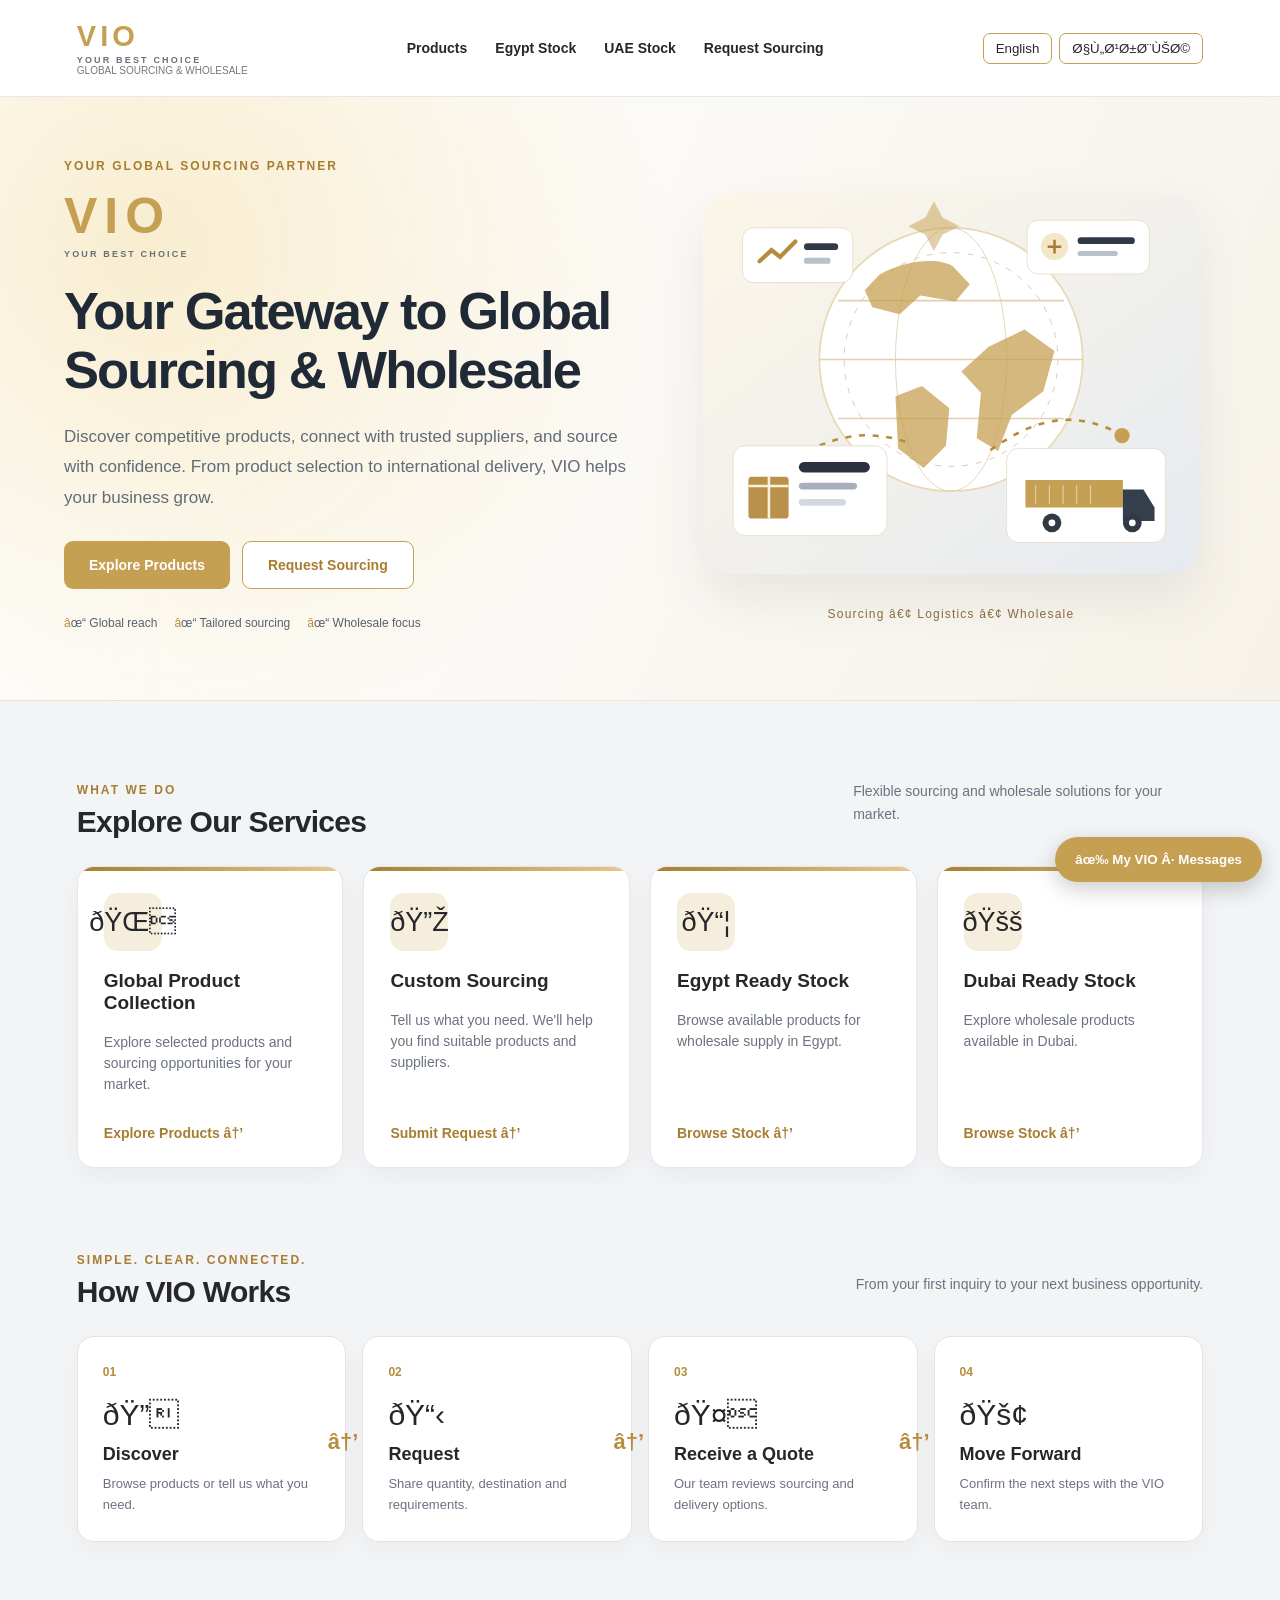
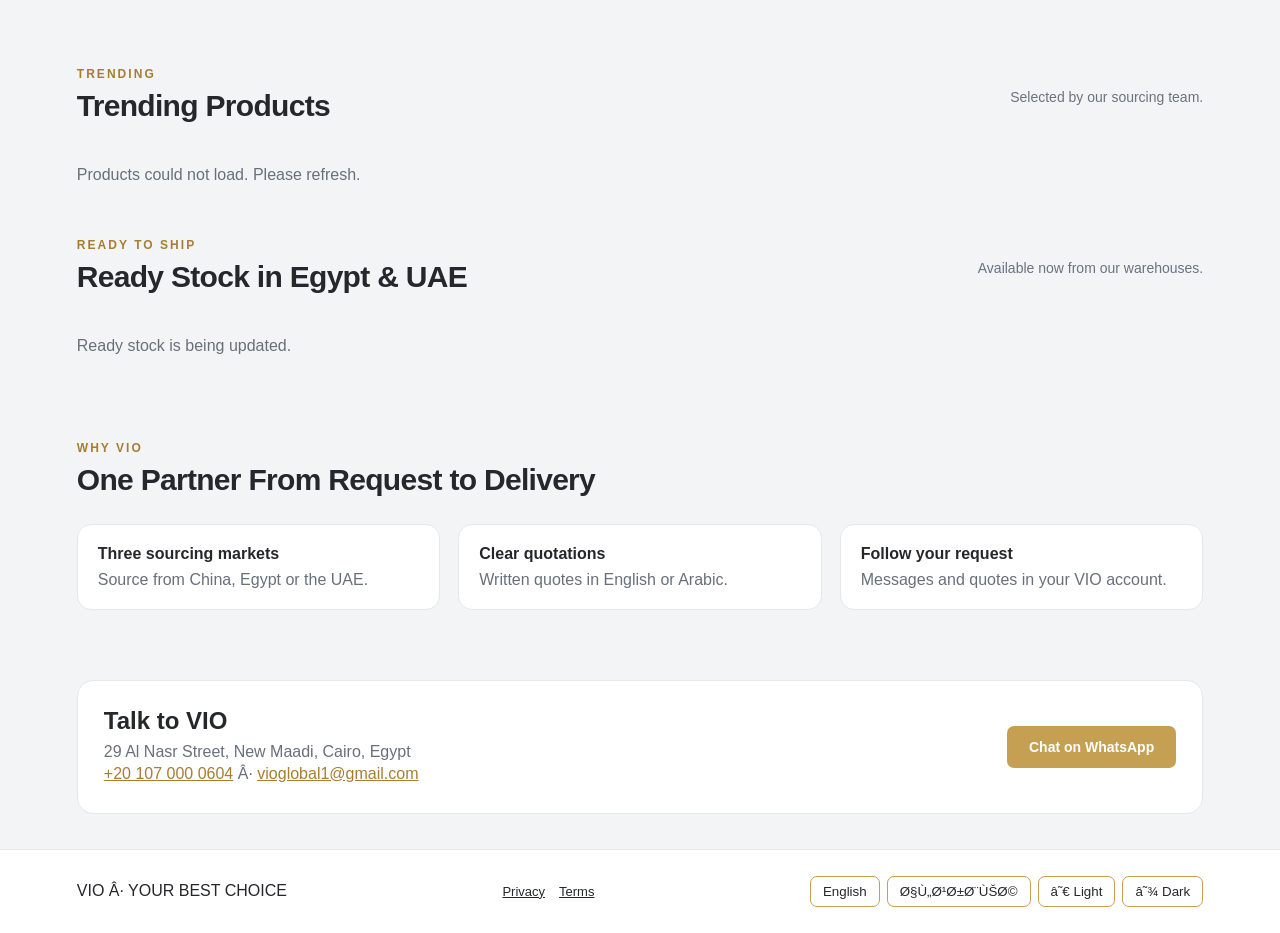
==== website/index.html @ 0487ba43 "Add the customer website and its Apps Script API Co-Authored-By: Claude Opus 5.5 <noreply@anthropic." ====
<!DOCTYPE html>
<html>
<head>
  <title>VIO | Global Sourcing &amp; Wholesale</title>
  <meta name="description" content="Source products from China, Egypt and the UAE, and buy ready stock in wholesale quantities from VIO.">
  <meta property="og:title" content="VIO | Global Sourcing &amp; Wholesale">
  <meta property="og:description" content="Request a quotation or browse ready stock in Egypt and the UAE.">
  <meta property="og:type" content="website">
  <meta property="og:url" content="https://viosourcing.com/">
  <link rel="icon" href="data:image/svg+xml,%3Csvg xmlns='http://www.w3.org/2000/svg' viewBox='0 0 100 100'%3E%3Crect width='100' height='100' rx='20' fill='%23c6a052'/%3E%3Ctext x='50' y='70' font-size='62' font-family='Arial' font-weight='700' text-anchor='middle' fill='%23fff'%3EV%3C/text%3E%3C/svg%3E">
  <script>
  /* Connector: sends the page's server calls to the Apps Script endpoint. */
  (function(){
    var API='https://script.google.com/macros/s/AKfycbxMOyqd-1WXkf22QSwcu3pftN6zJYwxZ0gRtnkfXzaSpDJ673XJogIAO7fw3fYYpKp-/exec';
    function call(){
      var ok=function(){},fail=function(){};
      var chain=new Proxy({},{get:function(_,name){
        if(name==='withSuccessHandler')return function(f){ok=f;return chain};
        if(name==='withFailureHandler')return function(f){fail=f;return chain};
        return function(){
          var args=Array.prototype.slice.call(arguments);
          fetch(API,{method:'POST',headers:{'Content-Type':'text/plain;charset=utf-8'},body:JSON.stringify({fn:name,args:args})})
            .then(function(r){return r.json()})
            .then(function(j){if(j.ok)ok(j.result);else fail(new Error(j.error||'Request failed'))})
            .catch(function(){fail(new Error('Connection problem. Please try again.'))});
        };
      }});
      return chain;
    }
    window.google={script:{get run(){return call()}}};
  })();
  </script>
  <meta name="viewport" content="width=device-width, initial-scale=1">
  <style>
    :root{--gold:#c6a052;--darkgold:#a77d32;--bg:#f3f4f6;--ink:#292929;--muted:#6b7280;--line:#e5e7eb}
    *{box-sizing:border-box}body{margin:0;font-family:Arial,sans-serif;background:var(--bg);color:var(--ink)}
    header{background:#fff;padding:20px 6%;display:flex;justify-content:space-between;align-items:center;border-bottom:1px solid var(--line)}
    .brand{cursor:pointer}.logo{font-size:32px;font-weight:bold;color:var(--gold);letter-spacing:3px}.subtitle{font-size:10px;color:#777}
    .language{color:#555;font-size:13px}.hero{padding:65px 6%;background:#fff;text-align:center}h1{font-size:38px;margin:10px 0}.gold{color:var(--darkgold)}.hero p{color:#777;line-height:1.7}
    .btn{background:var(--gold);color:white;border:0;padding:13px 22px;border-radius:7px;cursor:pointer;font-weight:bold;font-size:14px}.btn:hover{background:var(--darkgold)}.btn.secondary{background:white;color:var(--darkgold);border:1px solid var(--gold)}.btn:disabled{opacity:.6;cursor:not-allowed}
    .container{padding:35px 6%;max-width:1500px;margin:auto}.grid{display:grid;grid-template-columns:repeat(4,minmax(0,1fr));gap:18px}.card{background:#fff;padding:24px 20px;border-radius:12px;border:1px solid var(--line);transition:.2s}.service-card{cursor:pointer}.service-card:hover,.product-card:hover{border-color:var(--gold);transform:translateY(-3px)}.card h3{margin:8px 0}.card p{color:var(--muted);font-size:14px;line-height:1.5}.icon{font-size:30px}.small-link{color:var(--darkgold);font-weight:bold;font-size:14px}
    .page-head{display:flex;align-items:center;justify-content:space-between;gap:16px;flex-wrap:wrap;margin-bottom:22px}.page-head h2{margin:0 0 6px}.page-head p{margin:0;color:var(--muted)}.toolbar{display:flex;gap:12px;align-items:center;margin-bottom:22px;flex-wrap:wrap}.search{width:100%;max-width:540px;padding:14px;border:1px solid #d1d5db;border-radius:8px;font:inherit}.search:focus,input:focus,select:focus,textarea:focus{outline:2px solid #ead6a7;outline-offset:1px}
    .product-card{padding:0;overflow:hidden;display:flex;flex-direction:column}.product-media{height:205px;background:#f8f8f8;display:flex;align-items:center;justify-content:center;color:#aaa;font-size:44px}.product-media img{width:100%;height:100%;object-fit:contain}.product-content{padding:20px;display:flex;flex-direction:column;flex:1}.category{color:var(--darkgold);font-size:11px;font-weight:bold;text-transform:uppercase;letter-spacing:.6px}.product-content h3{font-size:17px}.product-content .btn{width:100%;margin-top:auto}.details{font-size:13px;color:var(--muted);margin:10px 0 18px}.details div{margin:5px 0}.empty{background:#fff;border:1px solid var(--line);padding:25px;border-radius:10px;color:var(--muted)}
    .overlay{position:fixed;inset:0;background:rgba(20,24,32,.62);display:none;align-items:center;justify-content:center;padding:18px;z-index:10}.overlay.open{display:flex}.modal{width:100%;max-width:560px;max-height:92vh;overflow:auto;background:white;border-radius:14px;padding:26px;box-shadow:0 18px 60px rgba(0,0,0,.2)}.modal-head{display:flex;justify-content:space-between;align-items:flex-start;gap:16px}.modal-head h2{margin:0 0 8px}.close{border:0;background:#f3f4f6;border-radius:7px;padding:8px 12px;cursor:pointer;font-size:20px}.field{margin-top:15px}.field label{display:block;font-size:13px;font-weight:bold;margin-bottom:7px}.field input,.field select,.field textarea{width:100%;padding:12px;border:1px solid #d1d5db;border-radius:7px;font:inherit}.field textarea{resize:vertical;min-height:85px}.field-row{display:grid;grid-template-columns:1fr 1fr;gap:12px}.hint{font-size:12px;color:var(--muted);line-height:1.5}.notice{margin-top:16px;padding:12px;background:#fff8e7;border:1px solid #e9d8ac;border-radius:7px;font-size:12px;color:#6f5b34}.modal .btn{width:100%;margin-top:20px}
    .upload-zone{border:2px dashed #d8bf8a;border-radius:10px;padding:18px;background:#fffcf6;text-align:center;margin-top:7px}.upload-zone input{width:100%;max-width:320px}.photo-previews{display:flex;flex-wrap:wrap;gap:9px;margin-top:12px}.photo-previews img{width:70px;height:70px;object-fit:cover;border:1px solid #ddd;border-radius:7px}.photo-previews .thumb{position:relative}.photo-previews .thumb button{position:absolute;right:-5px;top:-5px;border:0;border-radius:50%;background:#333;color:#fff;cursor:pointer}.feedback-ok{color:#176b45;font-weight:bold}.feedback-error{color:#b42318}
    @media(max-width:1000px){.grid{grid-template-columns:repeat(2,minmax(0,1fr))}}@media(max-width:540px){.grid{grid-template-columns:1fr}.field-row{grid-template-columns:1fr}.hero{padding:48px 6%}h1{font-size:28px}header{padding:16px 6%}.modal{padding:18px}}
    .step-heading{display:flex;align-items:center;gap:10px;font-weight:bold;font-size:16px;margin:25px 0 10px;padding-top:14px;border-top:1px solid var(--line)}
    .step-heading span{display:inline-flex;align-items:center;justify-content:center;width:28px;height:28px;border-radius:50%;background:var(--gold);color:white}
    .remember{display:flex;align-items:center;gap:9px;font-size:13px;margin-top:18px;color:var(--ink)}
    .remember input{accent-color:var(--gold)}.optional{margin-top:18px;border:1px solid var(--line);padding:13px;border-radius:8px}
    .optional summary{cursor:pointer;font-size:13px;font-weight:bold;color:var(--darkgold)}
    .success-panel{text-align:center;padding:20px 0}.success-icon{font-size:32px;background:#e9f7ed;color:#15803d;border-radius:50%;width:65px;height:65px;line-height:65px;margin:0 auto 16px}
    .success-panel p{color:var(--muted);line-height:1.6}.success-reference{background:#faf7f0;padding:18px;border-radius:9px;margin:20px 0;display:flex;flex-direction:column;gap:8px}
    .success-reference small{color:var(--muted)}.success-reference strong{color:var(--darkgold);font-size:20px;overflow-wrap:anywhere}.success-actions{display:grid;grid-template-columns:1fr 1fr;gap:10px}.success-actions .btn{margin-top:0}
:root{--vio-bg:#f3f4f6;--vio-card:#fff;--vio-ink:#25272a;--vio-line:#e5e7eb;--vio-muted:#68707b}
body{background:var(--vio-bg)!important;color:var(--vio-ink)!important}body.vio-dark{--vio-bg:#15171b;--vio-card:#202329;--vio-ink:#f0f1f4;--vio-line:#3b404a;--vio-muted:#b5bbc6;--bg:#15171b;--ink:#f0f1f4;--muted:#b5bbc6;--line:#3b404a}
body.vio-dark header,body.vio-dark .panel,body.vio-dark .card,body.vio-dark .tile,body.vio-dark .modal,body.vio-dark .empty,body.vio-dark .hero,body.vio-dark .group{background:var(--vio-card)!important;color:var(--vio-ink)!important;border-color:var(--vio-line)!important}
body.vio-dark input,body.vio-dark select,body.vio-dark textarea{background:#292d34;color:#f0f1f4;border-color:#505661}body.vio-dark .btn.secondary,body.vio-dark button.secondary{background:#30343c;color:#f2d9a4}body.vio-dark p,body.vio-dark .hint,body.vio-dark .muted,body.vio-dark small{color:var(--vio-muted)}body.vio-dark th{background:#30343c;color:#f0f1f4}body.vio-dark td{border-color:#42454b}
.vio-brand-image{display:block;object-fit:contain;width:175px;height:66px;max-width:100%}.vio-brand-hero{width:min(520px,92vw);height:auto;max-height:250px;object-fit:contain;margin:0 auto 20px}.vio-footer{padding:26px 6%;border-top:1px solid var(--vio-line);background:var(--vio-card);color:var(--vio-ink);display:flex;justify-content:space-between;align-items:center;flex-wrap:wrap;gap:12px}.vio-switch{display:inline-flex;gap:7px;align-items:center;flex-wrap:wrap}.vio-switch button{padding:7px 12px;border:1px solid #c6a052;border-radius:7px;background:transparent;color:inherit;cursor:pointer}html[dir=rtl] body{text-align:right}html[dir=rtl] th,html[dir=rtl] td{text-align:right}html[dir=rtl] .field label{text-align:right}
.vio-wordmark{font-weight:800;letter-spacing:.14em;font-size:29px;color:#c6a052;display:flex;flex-direction:column;gap:2px}.vio-wordmark small{font-size:9px;letter-spacing:.24em;color:var(--vio-muted,#777)}.vio-wordmark-hero{font-size:clamp(50px,9vw,100px);align-items:center;margin:18px auto 25px}.vio-wordmark-hero small{font-size:12px}
/* VIO hybrid customer design */
.hero{position:relative;overflow:hidden;background:radial-gradient(circle at 18% 30%,rgba(198,160,82,.18),transparent 36%),linear-gradient(130deg,#fff 0%,#fbf7ee 100%)!important;border-bottom:1px solid rgba(198,160,82,.22)}
.hero::after{content:'✦';position:absolute;right:8%;top:9%;font-size:105px;color:rgba(198,160,82,.11);pointer-events:none}
.hero h1{letter-spacing:-1.1px}.hero p{max-width:690px;margin:15px auto 23px}
.service-card{position:relative;overflow:hidden;box-shadow:0 8px 26px rgba(30,34,43,.045);border-radius:17px!important}
.service-card::before{content:'';position:absolute;left:0;right:0;top:0;height:4px;background:linear-gradient(90deg,#a77d32,#e5c98c)}
.service-card .icon{display:inline-flex;align-items:center;justify-content:center;width:58px;height:58px;border-radius:14px;background:rgba(198,160,82,.12)}
.service-card:hover{box-shadow:0 16px 36px rgba(30,34,43,.12);transform:translateY(-5px)}
.product-card{box-shadow:0 7px 22px rgba(30,34,43,.055);border-radius:16px!important}
.product-card:hover{box-shadow:0 13px 30px rgba(30,34,43,.13)}
body.vio-dark .hero{background:radial-gradient(circle at 20% 20%,rgba(198,160,82,.12),transparent 40%),#202329!important}
body.vio-dark .service-card::before{opacity:.9}
@media(prefers-reduced-motion:reduce){.service-card,.product-card{transition:none!important}}
/* VIO premium global sourcing homepage */
.vio-hero-new{padding:62px 5% 70px!important;text-align:left!important;background:radial-gradient(circle at 12% 25%,#f8edcf,transparent 42%),linear-gradient(115deg,#fff 5%,#f6f2e9 100%)!important}
.vio-hero-new::after{display:none}.vio-hero-inner{max-width:1440px;margin:auto;display:grid;grid-template-columns:1.05fr .95fr;gap:36px;align-items:center}.vio-hero-copy{max-width:700px}.vio-eyebrow{font-size:12px;letter-spacing:.17em;color:#a77d32;font-weight:800;margin-bottom:18px}.vio-hero-brand{font-size:50px;line-height:1;display:inline-flex;margin:0 0 23px}.vio-hero-brand small{font-size:9px;margin-top:7px}.vio-hero-new h1{font-size:clamp(36px,4.1vw,62px);line-height:1.12;letter-spacing:-1.9px;margin:0;color:#202936}.vio-hero-new p{max-width:630px;margin:22px 0 28px;font-size:17px;line-height:1.8;color:#626b77}.vio-hero-actions{display:flex;gap:12px;flex-wrap:wrap}.vio-hero-actions .btn{padding:15px 25px;border-radius:9px}.vio-hero-trust{display:flex;gap:17px;flex-wrap:wrap;margin-top:27px;font-size:12px;color:#58616c}.vio-hero-trust>span{white-space:nowrap}.vio-hero-trust>span:first-letter{color:#b88c3d}.vio-hero-art{position:relative;max-width:660px;margin:auto;width:100%}.vio-hero-art svg{width:100%;height:auto;display:block;filter:drop-shadow(0 25px 25px rgba(35,41,50,.08))}.vio-art-caption{text-align:center;font-size:12px;letter-spacing:.1em;color:#8a6e40;margin-top:-5px}
.vio-services{padding-top:65px;padding-bottom:65px}.vio-section-heading{display:flex;justify-content:space-between;align-items:end;gap:25px;margin-bottom:27px}.vio-section-heading .vio-eyebrow{margin-bottom:8px}.vio-section-heading h2{font-size:30px;letter-spacing:-.7px;margin:0}.vio-section-heading p{font-size:14px;color:var(--muted);max-width:350px;line-height:1.6}.vio-services .grid{gap:20px}.vio-services .service-card{min-height:240px;padding:26px!important;display:flex;flex-direction:column}.vio-services .service-card h3{font-size:19px;margin:19px 0 4px}.vio-services .service-card p{flex:1}.vio-services .service-card .small-link{margin-top:16px}.vio-services .service-card .icon{font-size:27px;background:#f6eedc}
.vio-journey{padding-top:20px;padding-bottom:90px}.vio-steps{display:grid;grid-template-columns:repeat(4,minmax(0,1fr));gap:16px}.vio-step{position:relative;padding:25px;background:#fff;border:1px solid #e7e4de;border-radius:17px;box-shadow:0 8px 25px rgba(35,41,50,.04)}.vio-step>span{font-weight:800;font-size:12px;color:#b88c3d}.vio-step-icon{font-size:30px;margin:18px 0 12px}.vio-step h3{margin:0 0 9px;font-size:18px}.vio-step p{font-size:13px;color:#6b7280;line-height:1.6;margin:0}.vio-step:not(:last-child)::after{content:'→';position:absolute;right:-13px;top:45%;color:#b88c3d;font-weight:bold;z-index:1;font-size:22px}
body.vio-dark .vio-hero-new{background:radial-gradient(circle at 10% 20%,rgba(198,160,82,.12),transparent 43%),#202329!important}body.vio-dark .vio-hero-new h1{color:#f3f4f6}body.vio-dark .vio-step{background:#202329;border-color:#3b404a}body.vio-dark .vio-step p{color:#b5bbc6}body.vio-dark .vio-hero-new p{color:#b5bbc6}
html[dir=rtl] .vio-hero-new{text-align:right!important}html[dir=rtl] .vio-hero-inner{direction:rtl}html[dir=rtl] .vio-step:not(:last-child)::after{content:'←';right:auto;left:-13px}
@media(max-width:1000px){.vio-hero-inner{grid-template-columns:1fr}.vio-hero-art{max-width:560px}.vio-steps{grid-template-columns:repeat(2,1fr)}.vio-step::after{display:none}}@media(max-width:650px){.vio-hero-new{padding:43px 6%!important}.vio-hero-new h1{font-size:35px}.vio-hero-new p{font-size:15px}.vio-hero-art{max-width:420px}.vio-section-heading{display:block}.vio-steps{grid-template-columns:1fr}.vio-hero-trust{gap:10px}.vio-services{padding-top:45px}}
</style>
</head>
<body>
<header>
  <div class="brand" onclick="backToHome()" role="button" tabindex="0" aria-label="VIO home">
    <div class="vio-wordmark" aria-label="VIO YOUR BEST CHOICE">VIO <small>YOUR BEST CHOICE</small></div><div class="subtitle">GLOBAL SOURCING &amp; WHOLESALE</div>
  </div>
  <nav class="vio-nav" aria-label="Main">
    <button type="button" onclick="vioOpenMarket('China')" data-vio-en="Products" data-vio-ar="المنتجات">Products</button>
    <button type="button" onclick="vioOpenMarket('Egypt')" data-vio-en="Egypt Stock" data-vio-ar="مخزون مصر">Egypt Stock</button>
    <button type="button" onclick="vioOpenMarket('Dubai')" data-vio-en="UAE Stock" data-vio-ar="مخزون الإمارات">UAE Stock</button>
    <button type="button" onclick="openCustomRequest()" data-vio-en="Request Sourcing" data-vio-ar="طلب توريد">Request Sourcing</button>
  </nav>
  <div class="vio-switch"><button onclick="vioLanguage('en')">English</button><button onclick="vioLanguage('ar')">العربية</button></div>
</header>
<section class="hero vio-hero-new" id="hero">
  <div class="vio-hero-inner">
    <div class="vio-hero-copy">
      <div class="vio-eyebrow" data-vio-en="YOUR GLOBAL SOURCING PARTNER" data-vio-ar="شريكك في التوريد العالمي">YOUR GLOBAL SOURCING PARTNER</div>
      <div class="vio-wordmark vio-hero-brand" aria-label="VIO YOUR BEST CHOICE">VIO <small>YOUR BEST CHOICE</small></div>
      <h1 data-vio-en="Your Gateway to Global Sourcing &amp; Wholesale" data-vio-ar="بوابتك للتوريد العالمي وتجارة الجملة">Your Gateway to Global Sourcing &amp; Wholesale</h1>
      <p data-vio-en="Discover competitive products, connect with trusted suppliers, and source with confidence. From product selection to international delivery, VIO helps your business grow." data-vio-ar="اكتشف منتجات تنافسية وتواصل مع موردين موثوقين وتوسع بثقة. من اختيار المنتجات إلى التوصيل الدولي، تساعدك VIO على تنمية أعمالك.">Discover competitive products, connect with trusted suppliers, and source with confidence. From product selection to international delivery, VIO helps your business grow.</p>
      <div class="vio-hero-actions"><button class="btn" onclick="openChinaProducts()" data-vio-en="Explore Products" data-vio-ar="استكشف المنتجات">Explore Products</button><button class="btn secondary" onclick="openCustomRequest()" data-vio-en="Request Sourcing" data-vio-ar="اطلب التوريد">Request Sourcing</button></div>
      <div class="vio-hero-trust"><span>✓ <span data-vio-en="Global reach" data-vio-ar="وصول عالمي">Global reach</span></span><span>✓ <span data-vio-en="Tailored sourcing" data-vio-ar="توريد حسب الطلب">Tailored sourcing</span></span><span>✓ <span data-vio-en="Wholesale focus" data-vio-ar="متخصصون في الجملة">Wholesale focus</span></span></div>
    </div>
    <div class="vio-hero-art" aria-hidden="true">
      <svg viewBox="0 0 620 520" role="img" xmlns="http\://www.w3.org/2000/svg"><defs><linearGradient id="vioSky" x1="0" x2="1" y1="0" y2="1"><stop stop-color="#fcf6e8"/><stop offset="1" stop-color="#e6eaf0"/></linearGradient><linearGradient id="vioGold" x1="0" x2="1"><stop stop-color="#a77d32"/><stop offset="1" stop-color="#e3c47e"/></linearGradient></defs>
      <rect x="20" y="30" width="580" height="445" rx="36" fill="url(#vioSky)"/><circle cx="310" cy="224" r="154" fill="#fff" stroke="#e8d8b3" stroke-width="2"/><circle cx="310" cy="224" r="125" fill="none" stroke="#d8c5a1" stroke-dasharray="7 9"/><ellipse cx="310" cy="224" rx="65" ry="154" fill="none" stroke="#e0d0ae"/><path d="M156 224h308M178 155h264M178 293h264" stroke="#e0d0ae" stroke-width="2"/><path d="M226 125c35-20 73-19 86-10l20 21-17 20-41-7-24 22-32-8-9-20zM354 209l42-20 35 25-13 47-37 28-16 42-25-15 5-53-23-25zM245 267l31-12 32 26-4 44-26 26-30-23z" fill="#c6a052" opacity=".75"/>
      <path d="M114 348C176 307 218 306 265 323M356 330c62-44 104-44 156-17" fill="none" stroke="#b88c3d" stroke-width="3" stroke-dasharray="7 9"/><circle cx="115" cy="348" r="9" fill="#c6a052"/><circle cx="510" cy="313" r="9" fill="#c6a052"/>
      <g transform="translate(55 325)"><rect width="180" height="105" rx="14" fill="#fff" stroke="#e6dcc7"/><rect x="18" y="36" width="47" height="49" rx="4" fill="#b9914a"/><path d="M18 47h47M42 36v49" stroke="#f9f1de" stroke-width="3"/><rect x="77" y="19" width="83" height="12" rx="6" fill="#29323e"/><rect x="77" y="43" width="68" height="8" rx="4" fill="#a7b0ba"/><rect x="77" y="62" width="55" height="8" rx="4" fill="#d2d8df"/></g>
      <g transform="translate(375 328)"><rect width="186" height="110" rx="14" fill="#fff" stroke="#e6dcc7"/><path d="M22 69h114v-32H22z" fill="#c6a052"/><path d="M136 48h24l13 21v16h-37z" fill="#33404c"/><path d="M34 43v22m16-22v22m16-22v22m16-22v22m16-22v22" stroke="#fff" opacity=".65"/><circle cx="53" cy="87" r="11" fill="#303945"/><circle cx="147" cy="87" r="11" fill="#303945"/><circle cx="53" cy="87" r="4" fill="#fff"/><circle cx="147" cy="87" r="4" fill="#fff"/></g>
      <g transform="translate(399 61)"><rect width="143" height="63" rx="13" fill="#fff" stroke="#e6dcc7"/><circle cx="32" cy="31" r="16" fill="#f3e7c9"/><path d="M24 31h16m-8-8v16" stroke="#a77d32" stroke-width="3"/><rect x="59" y="20" width="67" height="8" rx="4" fill="#303945"/><rect x="59" y="36" width="47" height="6" rx="3" fill="#b8c0c9"/></g>
      <g transform="translate(66 70)"><rect width="129" height="64" rx="13" fill="#fff" stroke="#e6dcc7"/><path d="M20 39l14-13 10 8 18-18" stroke="#b88c3d" stroke-width="5" fill="none" stroke-linecap="round"/><rect x="72" y="18" width="40" height="8" rx="4" fill="#303945"/><rect x="72" y="35" width="31" height="7" rx="3" fill="#b8c0c9"/></g>
      <path d="M280 58l10-19 10 19 20 10-20 10-10 19-10-19-20-10z" fill="#c6a052" opacity=".5"/>
      </svg>
      <div class="vio-art-caption" data-vio-en="Sourcing • Logistics • Wholesale" data-vio-ar="توريد • شحن • تجارة الجملة">Sourcing • Logistics • Wholesale</div>
    </div>
  </div>
</section>
<section class="container vio-services" id="sections">
  <div class="vio-section-heading"><div><div class="vio-eyebrow" data-vio-en="WHAT WE DO" data-vio-ar="خدماتنا">WHAT WE DO</div><h2 data-vio-en="Explore Our Services" data-vio-ar="استكشف خدماتنا">Explore Our Services</h2></div><p data-vio-en="Flexible sourcing and wholesale solutions for your market." data-vio-ar="حلول مرنة للتوريد وتجارة الجملة تناسب سوقك.">Flexible sourcing and wholesale solutions for your market.</p></div>
  <div class="grid">
    <div class="card service-card" onclick="openChinaProducts()"><div class="icon">🌐</div><h3 data-vio-en="Global Product Collection" data-vio-ar="مجموعة المنتجات العالمية">Global Product Collection</h3><p data-vio-en="Explore selected products and sourcing opportunities for your market." data-vio-ar="استكشف منتجات مختارة وفرص توريد تناسب سوقك.">Explore selected products and sourcing opportunities for your market.</p><span class="small-link" data-vio-en="Explore Products →" data-vio-ar="استكشف المنتجات ←">Explore Products →</span></div>
    <div class="card service-card" onclick="openCustomRequest()"><div class="icon">🔎</div><h3 data-vio-en="Custom Sourcing" data-vio-ar="التوريد حسب الطلب">Custom Sourcing</h3><p data-vio-en="Tell us what you need. We'll help you find suitable products and suppliers." data-vio-ar="أخبرنا بما تحتاجه وسنساعدك في العثور على المنتجات والموردين المناسبين.">Tell us what you need. We'll help you find suitable products and suppliers.</p><span class="small-link" data-vio-en="Submit Request →" data-vio-ar="أرسل طلبك ←">Submit Request →</span></div>
    <div class="card service-card" onclick="vioOpenMarket('Egypt')"><div class="icon">📦</div><h3 data-vio-en="Egypt Ready Stock" data-vio-ar="المخزون الجاهز في مصر">Egypt Ready Stock</h3><p data-vio-en="Browse available products for wholesale supply in Egypt." data-vio-ar="تصفح المنتجات المتاحة للتوريد بالجملة في مصر.">Browse available products for wholesale supply in Egypt.</p><span class="small-link" data-vio-en="Browse Stock →" data-vio-ar="تصفح المخزون ←">Browse Stock →</span></div>
    <div class="card service-card" onclick="vioOpenMarket('Dubai')"><div class="icon">🚚</div><h3 data-vio-en="Dubai Ready Stock" data-vio-ar="المخزون الجاهز في دبي">Dubai Ready Stock</h3><p data-vio-en="Explore wholesale products available in Dubai." data-vio-ar="استكشف منتجات الجملة المتاحة في دبي.">Explore wholesale products available in Dubai.</p><span class="small-link" data-vio-en="Browse Stock →" data-vio-ar="تصفح المخزون ←">Browse Stock →</span></div>
  </div>
</section>
<section class="vio-journey container" aria-label="How VIO works">
  <div class="vio-section-heading"><div><div class="vio-eyebrow" data-vio-en="SIMPLE. CLEAR. CONNECTED." data-vio-ar="ببساطة ووضوح">SIMPLE. CLEAR. CONNECTED.</div><h2 data-vio-en="How VIO Works" data-vio-ar="كيف تعمل VIO">How VIO Works</h2></div><p data-vio-en="From your first inquiry to your next business opportunity." data-vio-ar="من أول استفسار حتى فرصتك التجارية القادمة.">From your first inquiry to your next business opportunity.</p></div>
  <div class="vio-steps"><div class="vio-step"><span>01</span><div class="vio-step-icon">🔍</div><h3 data-vio-en="Discover" data-vio-ar="اكتشف">Discover</h3><p data-vio-en="Browse products or tell us what you need." data-vio-ar="تصفح المنتجات أو أخبرنا بما تحتاجه.">Browse products or tell us what you need.</p></div><div class="vio-step"><span>02</span><div class="vio-step-icon">📋</div><h3 data-vio-en="Request" data-vio-ar="اطلب">Request</h3><p data-vio-en="Share quantity, destination and requirements." data-vio-ar="حدد الكمية والوجهة ومتطلباتك.">Share quantity, destination and requirements.</p></div><div class="vio-step"><span>03</span><div class="vio-step-icon">🤝</div><h3 data-vio-en="Receive a Quote" data-vio-ar="استلم عرض السعر">Receive a Quote</h3><p data-vio-en="Our team reviews sourcing and delivery options." data-vio-ar="يراجع فريقنا خيارات التوريد والتوصيل.">Our team reviews sourcing and delivery options.</p></div><div class="vio-step"><span>04</span><div class="vio-step-icon">🚢</div><h3 data-vio-en="Move Forward" data-vio-ar="ابدأ التنفيذ">Move Forward</h3><p data-vio-en="Confirm the next steps with the VIO team." data-vio-ar="اتفق على الخطوات التالية مع فريق VIO.">Confirm the next steps with the VIO team.</p></div></div>
</section>
<section class="container" id="chinaPage" style="display:none">
  <div class="page-head"><div><h2 data-vio-en="Global Product Collection" data-vio-ar="مجموعة المنتجات العالمية">Global Product Collection</h2><p data-vio-en="Explore selected products and sourcing opportunities for your market." data-vio-ar="استكشف منتجات مختارة وفرص توريد تناسب سوقك.">Explore selected products and sourcing opportunities for your market.</p></div><button class="btn secondary" onclick="backToHome()">← Back to Home</button></div>
  <div class="toolbar"><input class="search" id="productSearch" type="search" placeholder="Search by product, category or description..." oninput="filterChinaProducts()" aria-label="Search products"><span id="productCount" class="hint"></span></div>
  <div id="catalogMessage" class="empty">Loading products...</div>
  <div id="chinaProductsGrid" class="grid"></div>
</section>
<div class="overlay" id="vioGallery" onclick="if(event.target===this)vioCloseGallery()"><div class="modal" style="max-width:850px" role="dialog" aria-modal="true" aria-label="Product gallery"><div class="modal-head"><h2 id="vioGalleryTitle">Product gallery</h2><button class="close" onclick="vioCloseGallery()" aria-label="Close gallery">×</button></div><div style="text-align:center;background:#f8f8f8;border-radius:9px;padding:12px;margin-top:12px"><img id="vioGalleryPhoto" alt="Product photo" style="max-width:100%;height:360px;object-fit:contain"><div id="vioGalleryEmpty" style="display:none;padding:80px">No photos available</div></div><div style="display:flex;align-items:center;justify-content:space-between;margin:12px 0"><button class="btn secondary" onclick="vioGalleryMove(-1)">← Previous</button><span id="vioGalleryCount"></span><button class="btn secondary" onclick="vioGalleryMove(1)">Next →</button></div><div id="vioGalleryLinks" style="display:flex;gap:12px;flex-wrap:wrap;margin:12px 0"></div><button class="btn" style="width:100%" onclick="vioQuoteFromGallery()">Request Quotation</button></div></div>
<div class="overlay" id="quoteOverlay" onclick="if(event.target===this)closeQuote()">
  <div class="modal" role="dialog" aria-modal="true" aria-labelledby="quoteTitle">
    <div class="modal-head"><div><h2 id="quoteTitle">Request a Quotation</h2><p class="hint">Tell us what you need. We will handle the sourcing.</p></div><button class="close" onclick="closeQuote()" aria-label="Close">×</button></div>
          <form id="quoteForm" onsubmit="submitQuotation(event)">
        <div class="step-heading"><span>1</span> What do you need?</div>
        <div class="field"><label for="qProduct">Product name</label><input id="qProduct" maxlength="200" placeholder="e.g. Wireless Bluetooth Earbuds"><div class="hint" id="productNameHint">Enter the product name or upload photos.</div></div>
        <div class="field"><label for="qPhotos">Product photos (up to 5)</label><div class="upload-zone"><div style="font-size:26px">📷</div><div class="hint">JPG, PNG or WEBP — max 5 MB each</div><input id="qPhotos" type="file" accept="image/jpeg,image/png,image/webp" multiple onchange="previewRFQPhotos()"><div id="photoPreviews" class="photo-previews"></div></div></div>
        <div class="field"><label for="qQty">Required quantity *</label><input id="qQty" type="number" min="1" step="1" required placeholder="e.g. 1000"></div>
        <div class="step-heading"><span>2</span> Where do you need it?</div>
        <input id="qWebsite" name="website" tabindex="-1" autocomplete="off" aria-hidden="true" style="position:absolute;left:-9999px;opacity:0;height:0;width:0"><div class="field" id="originWrap"><label for="qOrigin">Source from *</label><select id="qOrigin"><option value="">Select source</option><option value="China">China</option><option value="Egypt">Egypt</option><option value="UAE">UAE</option><option value="Best Option">Best option for me</option></select></div><div class="field-row"><div class="field"><label for="qCountry">Destination *</label><select id="qCountry" required><option value="">Select country</option><option>Egypt</option><option>UAE</option></select></div><div class="field"><label for="qShipping">Shipping mode *</label><select id="qShipping" required><option value="">Select mode</option><option value="Sea Freight">Sea Freight</option><option value="Air Freight">Air Freight</option></select></div></div>
        <div class="step-heading"><span>3</span> How can we contact you?</div>
        <div class="field"><label for="qName">Your name *</label><input id="qName" required maxlength="120" autocomplete="name"></div>
        <div class="field"><label for="qContact">Preferred contact method *</label><select id="qContact" required onchange="updateContactFields()"><option value="">Select contact method</option><option value="WhatsApp">WhatsApp</option><option value="Phone Call">Phone Call</option><option value="Email">Email</option></select></div>
        <div class="field" id="phoneWrap" style="display:none"><label for="qPhone" id="phoneLabel">WhatsApp number *</label><input id="qPhone" type="tel" maxlength="35" placeholder="Include country code, e.g. +20..."></div>
        <div class="field" id="emailWrap"><label for="qEmail">Email address *</label><input id="qEmail" type="email" maxlength="160" placeholder="name@company.com"></div>
        <label class="remember"><input type="checkbox" id="qRemember" checked> Remember my contact details on this device</label>
        <details class="optional"><summary>Additional details (optional)</summary><div class="field"><label for="qCompany">Company name</label><input id="qCompany" maxlength="120"></div><div class="field"><label for="qNotes">Additional product requirements</label><textarea id="qNotes" maxlength="2000" placeholder="Packaging, specifications, special requests..."></textarea></div></details>
        <div id="quoteFeedback" class="hint" role="status" aria-live="polite" style="margin-top:12px"></div><button class="btn" id="quoteSubmit" type="submit">Submit Quotation Request</button>
      </form>
      <div id="quoteSuccess" class="success-panel" style="display:none"><div class="success-icon">✓</div><h2>Request Submitted Successfully!</h2><p>Thank you. Our VIO team will review your request and contact you.</p><div class="success-reference"><small>YOUR REQUEST REFERENCE</small><strong id="successReference"></strong></div><div class="success-actions"><button class="btn" type="button" onclick="openQuote(null)">+ Add New Request</button><button class="btn secondary" type="button" onclick="closeQuote()">Close</button></div></div>
  </div>
</div>
<script>
  let chinaProducts=[];
  let selectedProduct=null;
  let selectedPhotos=[];
    const customerFields=['qName','qPhone','qEmail','qCompany','qContact'];
  function rememberCustomer(){
    try{
      if(!document.getElementById('qRemember').checked){localStorage.removeItem('vioCustomer');return;}
      localStorage.setItem('vioCustomer',JSON.stringify(Object.fromEntries(customerFields.map(id=>[id,document.getElementById(id).value]))));
    }catch(e){}
  }
  function restoreCustomer(){
    try{
      const saved=JSON.parse(localStorage.getItem('vioCustomer')||'{}');
      customerFields.forEach(id=>{if(saved[id])document.getElementById(id).value=saved[id];});
    }catch(e){}
    updateContactFields();
  }
  function updateContactFields(){
    const method=document.getElementById('qContact').value;
    const isEmail=method==='Email';
    document.getElementById('phoneWrap').style.display=method&&!isEmail?'block':'none';
    document.getElementById('emailWrap').style.display='block';
    document.getElementById('qPhone').required=!!method&&!isEmail;
    document.getElementById('qEmail').required=true;
    document.getElementById('phoneLabel').textContent=method==='Phone Call'?'Phone number *':'WhatsApp number *';
  }
function goToSections(){document.getElementById('sections').scrollIntoView({behavior:'smooth'});}
  function vioHomeVisible(show){['hero','sections','vioFeatured','vioTrust','vioContact'].forEach(id=>{const el=document.getElementById(id);if(el)el.style.display=show?'block':'none'});const how=[...document.querySelectorAll('.vio-section-heading h2')].find(h=>h.getAttribute('data-vio-en')==='How VIO Works');const box=how&&how.closest('section');if(box)box.style.display=show?'block':'none';}
function backToHome(){vioCloseGallery();document.getElementById('chinaPage').style.display='none';vioHomeVisible(true);window.scrollTo(0,0);}
  function showComingSoon(name){alert(name+' will be available in a future step.');}
  function openChinaProducts(){return vioOpenMarket('China');}
  function vioOldOpenChinaProducts(){
    document.getElementById('hero').style.display='none';
    document.getElementById('sections').style.display='none';
    document.getElementById('chinaPage').style.display='block';
    document.getElementById('catalogMessage').style.display='block';
    document.getElementById('catalogMessage').textContent='Loading products...';
    document.getElementById('chinaProductsGrid').replaceChildren();
    document.getElementById('productSearch').value='';
    window.scrollTo(0,0);
    if(typeof google==='undefined'||!google.script||!google.script.run){
      showCatalogMessage('Open this page through your Google Apps Script web app to load products.');return;
    }
    google.script.run.withSuccessHandler(function(products){
      chinaProducts=Array.isArray(products)?products:[];
      renderChinaProducts(chinaProducts);
    }).withFailureHandler(function(err){showCatalogMessage('Unable to load products: '+(err&&err.message?err.message:'Unknown error'));}).getChinaProducts();
  }
  function showCatalogMessage(message){const el=document.getElementById('catalogMessage');el.textContent=message;el.style.display='block';document.getElementById('productCount').textContent='';}
  function renderChinaProducts(products){
    const grid=document.getElementById('chinaProductsGrid');grid.replaceChildren();
    document.getElementById('productCount').textContent=products.length+' product(s)';
    if(!products.length){showCatalogMessage('No products found.');return;}
    document.getElementById('catalogMessage').style.display='none';
    products.forEach(function(product){
      const card=document.createElement('article');card.className='card product-card';
      const media=document.createElement('div');media.className='product-media';
      if(product.Image_URL && /^https:\/\//i.test(String(product.Image_URL))){
        const img=document.createElement('img');img.src=product.Image_URL;img.alt=product.Product_Name||'Product';img.onerror=function(){media.textContent='📦';};media.appendChild(img);
      }else{media.textContent='📦';}
      // Additional recommendation media, without exposing internal supplier records.
      if(Array.isArray(product.Media)&&product.Media.length){
        const photos=product.Media.filter(m=>m.type==='image'&&/^https:\/\//i.test(m.url));
        if(photos.length){media.replaceChildren();const pic=document.createElement('img');let idx=0;
          pic.src=photos[0].url;pic.alt=product.Product_Name||'Recommendation photo';media.appendChild(pic);
          if(photos.length>1){const next=document.createElement('button');next.type='button';next.textContent='❯ '+photos.length+' photos';
            next.style.cssText='position:absolute;bottom:8px;right:8px;background:#c6a052;color:white;border:0;border-radius:6px;padding:7px;cursor:pointer';
            media.style.position='relative';next.onclick=()=>{idx=(idx+1)%photos.length;pic.src=photos[idx].url;next.textContent='❯ '+(idx+1)+' / '+photos.length};media.appendChild(next)}
        }
      }
      media.style.cursor='pointer';media.title='Click to view product photos';media.onclick=function(e){if(e.target.tagName!=='BUTTON')vioShowGallery(product);};
      const content=document.createElement('div');content.className='product-content';
      const category=document.createElement('div');category.className='category';category.textContent=product.Category||'China Sourcing';
      const title=document.createElement('h3');title.textContent=product.Product_Name||'Unnamed product';
      const description=document.createElement('p');description.textContent=product.Description||'Details available on request';
      const details=document.createElement('div');details.className='details';
      [['MOQ',product.MOQ||'On request'],['Lead time',product.Lead_Time_Days?product.Lead_Time_Days+' days':'On request']].forEach(function(item){const line=document.createElement('div');line.textContent=item[0]+': '+item[1];details.appendChild(line);});
      if(product.Specifications){const specs=document.createElement('div');specs.textContent='Specs: '+product.Specifications;details.appendChild(specs);}
      if(Array.isArray(product.Media))product.Media.filter(m=>m.type==='video'||m.type==='catalog').forEach(m=>{
        const a=document.createElement('a');a.href=m.url;a.target='_blank';a.rel='noopener noreferrer';
        a.textContent=m.type==='video'?'▶ View product video':'📄 View product catalog';
        a.style.cssText='display:block;margin:8px 0;color:#a77d32;font-weight:bold;font-size:13px';content.appendChild(a);
      });
      const preview=document.createElement('button');preview.className='btn secondary';preview.style.marginBottom='9px';preview.textContent='View Photos & Details';preview.onclick=()=>vioShowGallery(product);
      const btn=document.createElement('button');btn.className='btn';btn.textContent='Request Quotation';btn.onclick=function(){openQuote(product);};
      content.append(category,title,description,details,preview,btn);card.append(media,content);grid.appendChild(card);
    });
  }
  function filterChinaProducts(){const query=document.getElementById('productSearch').value.trim().toLowerCase();renderChinaProducts(chinaProducts.filter(function(p){return [p.Product_Name,p.Category,p.Description,p.Specifications,p.Product_ID].some(function(v){return String(v||'').toLowerCase().includes(query);});}));}
function openQuote(product) {
    selectedProduct=product||null;document.getElementById('originWrap').style.display=product?'none':'block';document.getElementById('qOrigin').required=!product;
    quoteSubmissionKey='RFQ-'+Date.now()+'-'+Math.random().toString(36).slice(2);
    document.getElementById('quoteForm').reset();
    document.getElementById('quoteForm').style.display='block';
    document.getElementById('quoteSuccess').style.display='none';
    selectedPhotos=[];
    document.getElementById('photoPreviews').replaceChildren();
    const feedback=document.getElementById('quoteFeedback');feedback.textContent='';feedback.className='hint';
    const btn=document.getElementById('quoteSubmit');btn.disabled=false;btn.textContent='Submit Quotation Request';
    document.getElementById('qProduct').value=product?(product.Product_Name||''):'';
    document.getElementById('productNameHint').textContent=product?'Originally selected: '+(product.Product_Name||'')+'. You can change the product name.':'Enter a product name or upload reference photos.';
    document.getElementById('quoteTitle').textContent=product?'Request a Quotation':'Request a Product';
    restoreCustomer();
    document.getElementById('quoteOverlay').classList.add('open');
    document.querySelector('#quoteOverlay .modal').scrollTop=0;
  }
function openCustomRequest(){openQuote(null);}
  function closeQuote(){document.getElementById('quoteOverlay').classList.remove('open');}
  function previewRFQPhotos(){
    const input=document.getElementById('qPhotos');
    const feedback=document.getElementById('quoteFeedback');
    const chosen=Array.from(input.files||[]);
    if(chosen.length>5){feedback.textContent='Please select no more than 5 photos.';input.value='';return;}
    for(const file of chosen){
      if(!['image/jpeg','image/png','image/webp'].includes(file.type)||file.size>5*1024*1024||file.size===0){
        feedback.textContent='Use JPG, PNG or WEBP photos, maximum 5 MB each.';input.value='';return;
      }
    }
    selectedPhotos=chosen;
    feedback.textContent='';
    const preview=document.getElementById('photoPreviews');preview.replaceChildren();
    chosen.forEach(file=>{
      const img=document.createElement('img');img.alt=file.name;
      const url=URL.createObjectURL(file);img.src=url;img.onload=()=>URL.revokeObjectURL(url);
      preview.appendChild(img);
    });
  }
  function fileToBase64(file){return new Promise((resolve,reject)=>{
    const reader=new FileReader();
    reader.onload=()=>resolve(String(reader.result).split(',')[1]);
    reader.onerror=()=>reject(new Error('Could not read '+file.name));
    reader.readAsDataURL(file);
  });}
  let quoteSending=false;
  async function submitQuotation(event){
    event.preventDefault();
    if(quoteSending)return;
    if(typeof google==='undefined'||!google.script||!google.script.run){document.getElementById('quoteFeedback').textContent='Please open the deployed VIO web app.';return;}
    if(!document.getElementById('qProduct').value.trim()&&!selectedPhotos.length){document.getElementById('quoteFeedback').textContent='Enter a product name or attach a photo.';return;}
    const form=document.getElementById('quoteForm');if(!form.reportValidity())return;
    const payload={
      productId:selectedProduct?selectedProduct.Product_ID:'',
      productSource:selectedProduct?selectedProduct.Product_Source||'China':'Customer Request',
        productName:document.getElementById('qProduct').value.trim(),
        preferredContact:document.getElementById('qContact').value,
      name:document.getElementById('qName').value.trim(),
      phone:document.getElementById('qPhone').value.trim(),
      quantity:Number(document.getElementById('qQty').value),
      country:document.getElementById('qCountry').value,
      sourceOrigin:document.getElementById('qOrigin').value,
      website:(document.getElementById('qWebsite')||{}).value||'',
      shippingMode:document.getElementById('qShipping').value,
      email:document.getElementById('qEmail').value.trim(),
      company:document.getElementById('qCompany').value.trim(),
      notes:document.getElementById('qNotes').value.trim(),
      submissionKey:quoteSubmissionKey
    };
    quoteSending=true;
    const btn=document.getElementById('quoteSubmit');btn.disabled=true;btn.textContent='Submitting...';
    const feedback=document.getElementById('quoteFeedback');feedback.textContent='Saving your request...';
    try{payload.photos=await Promise.all(selectedPhotos.map(async file=>({
      name:file.name,mimeType:file.type,base64:await fileToBase64(file)
    })));}catch(err){quoteSending=false;btn.disabled=false;btn.textContent='Submit Quotation Request';feedback.textContent=err.message;return;}
    feedback.textContent='Uploading photos and saving request...';
          google.script.run.withSuccessHandler(function(result){
        quoteSending=false;btn.textContent='Submit Quotation Request';
        if(result&&result.ok){
          rememberCustomer();
          document.getElementById('successReference').textContent=result.rfqId;
          document.getElementById('quoteForm').style.display='none';
          document.getElementById('quoteSuccess').style.display='block';
          document.querySelector('#quoteOverlay .modal').scrollTop=0;
          selectedPhotos=[];
          quoteSubmissionKey='';
        }else{btn.disabled=false;feedback.textContent='Unable to submit. Please try again.';}
}).withFailureHandler(function(err){
      quoteSending=false;btn.disabled=false;btn.textContent='Submit Quotation Request';
      feedback.textContent='Submission not confirmed: '+(err&&err.message?err.message:'Please try again.');
    }).submitPriceInquiry(payload);
  }
  let quoteSubmissionKey='';
  document.addEventListener('keydown',function(e){if(e.key==='Escape')closeQuote();});
// Phase 2 catalog gallery and live stock sections.
let vioMarket='China',vioGalleryProduct=null,vioGalleryImages=[],vioGalleryIndex=0;
function vioOpenMarket(market){
 vioMarket=market;
 vioHomeVisible(false);
 const vioHead={China:['Global Product Collection','مجموعة المنتجات العالمية','Explore selected products and sourcing opportunities for your market.','استكشف منتجات مختارة وفرص توريد تناسب سوقك.'],Egypt:['Egypt Ready Stock','المخزون الجاهز في مصر','Products available now from our Egypt warehouse.','منتجات متوفرة الآن في مستودعنا في مصر.'],Dubai:['UAE Ready Stock','المخزون الجاهز في الإمارات','Products available now from our UAE warehouse.','منتجات متوفرة الآن في مستودعنا في الإمارات.']}[market];
 const vioH=document.querySelector('#chinaPage .page-head h2'),vioP=document.querySelector('#chinaPage .page-head p'),vioAr=document.documentElement.lang==='ar';
 vioH.setAttribute('data-vio-en',vioHead[0]);vioH.setAttribute('data-vio-ar',vioHead[1]);vioP.setAttribute('data-vio-en',vioHead[2]);vioP.setAttribute('data-vio-ar',vioHead[3]);vioH.textContent=vioAr?vioHead[1]:vioHead[0];vioP.textContent=vioAr?vioHead[3]:vioHead[2];
 document.getElementById('productSearch').value='';showCatalogMessage('Loading products...');document.getElementById('chinaProductsGrid').replaceChildren();window.scrollTo(0,0);
 const request=google.script.run.withSuccessHandler(products=>{chinaProducts=(Array.isArray(products)?products:[]).map(p=>({...p,Product_Source:market}));renderChinaProducts(chinaProducts);}).withFailureHandler(e=>showCatalogMessage('Unable to load products: '+(e.message||e)));
 if(market==='China')request.getChinaProducts();else request.getVIOPublicStock(market);
}
function vioShowGallery(product){vioGalleryProduct=product;const media=(Array.isArray(product.Media)?product.Media:[]).filter(m=>m.type==='image'&&/^https:\/\//i.test(String(m.url||''))).map(m=>m.url);vioGalleryImages=[...new Set([product.Image_URL,...media].filter(url=>/^https:\/\//i.test(String(url||''))))];vioGalleryIndex=0;const box=document.getElementById('vioGallery');box.classList.add('open');document.getElementById('vioGalleryTitle').textContent=product.Product_Name||'Product gallery';vioRenderGallery();}
function vioRenderGallery(){const photo=document.getElementById('vioGalleryPhoto'),empty=document.getElementById('vioGalleryEmpty');photo.style.display=vioGalleryImages.length?'block':'none';empty.style.display=vioGalleryImages.length?'none':'block';if(vioGalleryImages.length)photo.src=vioGalleryImages[vioGalleryIndex];document.getElementById('vioGalleryCount').textContent=vioGalleryImages.length?(vioGalleryIndex+1)+' / '+vioGalleryImages.length:'No photos';const links=document.getElementById('vioGalleryLinks');links.replaceChildren();(vioGalleryProduct.Media||[]).filter(m=>['video','catalog'].includes(m.type)&&/^https:\/\//i.test(m.url)).forEach(m=>{const a=document.createElement('a');a.href=m.url;a.target='_blank';a.rel='noopener noreferrer';a.textContent=m.type==='video'?'▶ Open product video':'📄 Open PDF catalog';links.append(a);});}
function vioGalleryMove(n){if(vioGalleryImages.length){vioGalleryIndex=(vioGalleryIndex+n+vioGalleryImages.length)%vioGalleryImages.length;vioRenderGallery();}}
function vioCloseGallery(){document.getElementById('vioGallery').classList.remove('open');}
function vioQuoteFromGallery(){const p=vioGalleryProduct;vioCloseGallery();openQuote(p);}
document.addEventListener('keydown',e=>{if(e.key==='Escape')vioCloseGallery();if(document.getElementById('vioGallery').classList.contains('open')){if(e.key==='ArrowRight')vioGalleryMove(1);if(e.key==='ArrowLeft')vioGalleryMove(-1);}});
const VIO_LOGO_LIGHT='';const VIO_LOGO_DARK='';
function vioTheme(mode){document.body.classList.toggle('vio-dark',mode==='dark');try{localStorage.setItem('vioTheme',mode)}catch(e){};document.querySelectorAll('.vio-brand-image,.vio-brand-hero').forEach(img=>{if(VIO_LOGO_LIGHT)img.src=mode==='dark'?VIO_LOGO_DARK:VIO_LOGO_LIGHT})}
function vioLanguage(lang){document.documentElement.lang=lang;document.documentElement.dir=lang==='ar'?'rtl':'ltr';try{localStorage.setItem('vioLang',lang)}catch(e){};document.querySelectorAll('[data-vio-en]').forEach(el=>{el.textContent=lang==='ar'?el.getAttribute('data-vio-ar'):el.getAttribute('data-vio-en')});}
function vioInitializePreferences(){let theme='light',lang='en';try{theme=localStorage.getItem('vioTheme')||'light';lang=localStorage.getItem('vioLang')||'en'}catch(e){}vioTheme(theme);vioLanguage(lang)}
const vioOriginalRenderChinaProducts=renderChinaProducts;
renderChinaProducts=function(products){vioOriginalRenderChinaProducts(products);if(vioMarket==='China')return;const cards=document.querySelectorAll('#chinaProductsGrid .product-card');cards.forEach((card,i)=>{const p=products[i];if(!p)return;const content=card.querySelector('.product-content');if(!content)return;const detail=document.createElement('div');detail.className='details';const price=p.Price_Visibility==='Show'?p.Currency+' '+Number(p.Selling_Price).toFixed(2):'Price on request';detail.textContent=price+' · '+(p.Availability||'Availability on request')+' · MOQ '+p.MOQ;content.insertBefore(detail,content.querySelector('button'));const btn=content.querySelector('.btn:not(.secondary)');if(btn){btn.textContent='Inquire About Stock';}if(p.Availability==='Out of Stock'){const tag=document.createElement('strong');tag.textContent='Out of Stock';tag.style.color='#b45309';content.insertBefore(tag,detail);}})};
const vioTranslations={"Source from *":"مصدر التوريد *","Select source":"اختر المصدر","Best option for me":"الخيار الأفضل لي","Explore Our Services": "استكشف خدماتنا", "China Recommendations": "ترشيحات المنتجات من الصين", "Request a Product": "اطلب منتجاً", "Egypt Available Stock": "المخزون المتاح في مصر", "Dubai Available Stock": "المخزون المتاح في دبي", "Explore Products →": "استكشف المنتجات ←", "Submit Request →": "إرسال طلب ←", "Browse Stock →": "تصفح المخزون ←", "Explore VIO": "استكشف VIO", "Source Smarter. Trade Better.": "توريد أفضل وتجارة أذكى", "YOUR GLOBAL SOURCING PARTNER": "شريكك في التوريد العالمي", "Discover selected products from China.": "اكتشف منتجات مختارة من الصين.", "Tell us what you need us to source.": "أخبرنا بالمنتج الذي تريد توريده.", "Explore ready-to-supply inventory.": "تصفح المنتجات المتاحة للتوريد.", "Browse wholesale products in Dubai.": "تصفح منتجات الجملة في دبي.", "Request a Quotation": "طلب عرض سعر", "What do you need?": "ما المنتج المطلوب؟", "Product name": "اسم المنتج", "Product photos (up to 5)": "صور المنتج (حتى ٥)", "Required quantity *": "الكمية المطلوبة *", "Where do you need it?": "أين تريد التوريد؟", "Destination *": "الوجهة *", "Shipping mode *": "طريقة الشحن *", "How can we contact you?": "كيف نتواصل معك؟", "Your name *": "اسمك *", "Preferred contact method *": "وسيلة التواصل المفضلة *", "Additional details (optional)": "تفاصيل إضافية (اختياري)", "Company name": "اسم الشركة", "Additional product requirements": "متطلبات إضافية للمنتج", "Submit Quotation Request": "إرسال طلب عرض السعر", "Request Submitted Successfully!": "تم إرسال الطلب بنجاح!", "YOUR REQUEST REFERENCE": "رقم الطلب", "Close": "إغلاق", "Product gallery": "معرض الصور", "Request Quotation": "طلب عرض سعر", "Recommendations": "الترشيحات", "Pending RFQs": "طلبات الأسعار", "Customers": "العملاء", "Shipping Rates": "أسعار الشحن", "Permissions": "الصلاحيات", "RFQ Workflow": "متابعة طلبات الأسعار", "Landed Cost": "التكلفة النهائية", "Egypt Stock": "مخزون مصر", "Dubai Stock": "مخزون دبي", "Supplier Quotations": "عروض الموردين", "Quotation Approvals": "اعتماد عروض الأسعار", "Refresh": "تحديث", "Quick Recommendations Upload": "رفع ترشيحات المنتجات", "Existing Recommendations": "الترشيحات الحالية", "Customer RFQs": "طلبات عروض أسعار العملاء", "Customer Master": "سجل العملاء", "Team Permissions": "صلاحيات الفريق", "RFQ Workflow & Follow-up": "متابعة طلبات الأسعار", "Landed Cost Calculator": "حاسبة التكلفة النهائية", "Automatic Exchange Rates": "أسعار الصرف التلقائية", "Supplier Quotation & Landed Cost": "عرض المورد والتكلفة النهائية", "Customer Quotations & Management Approval": "عروض العملاء والاعتماد الإداري", "Route Lead-Time Settings": "إعدادات المدد الزمنية للشحن", "Shipping mode": "طريقة الشحن", "Destination": "الوجهة", "Supplier currency": "عملة المورد", "Quantity PCS": "الكمية بالقطعة", "Unit cost": "تكلفة القطعة", "MOQ": "الحد الأدنى للطلب", "PCS / carton": "عدد القطع في الكرتون", "Gross KG / carton": "الوزن الإجمالي للكرتون", "Net KG / piece": "الوزن الصافي للقطعة", "Production days": "أيام الإنتاج", "Gross margin %": "هامش الربح الإجمالي %", "Other charges USD": "مصاريف أخرى بالدولار", "Customs USD": "الجمارك بالدولار", "Clearance USD": "التخليص بالدولار", "Local delivery USD": "التوصيل المحلي بالدولار", "Validity (days)": "مدة صلاحية العرض (أيام)", "Preview Cost & Lead Time": "معاينة التكلفة والمدة", "Save & Request Approval": "حفظ وطلب الاعتماد", "Approve": "اعتماد", "Email Customer": "إرسال للعميل", "Availability": "التوفر", "Selling price (EGP)": "سعر البيع (جنيه مصري)", "Selling price (AED)": "سعر البيع (درهم إماراتي)", "Price visibility": "إظهار السعر", "In Stock": "متوفر", "Out of Stock": "غير متوفر", "On Request": "عند الطلب", "Show": "إظهار", "Add Product": "إضافة منتج", "Save Changes": "حفظ التغييرات"};
const vioOriginalLanguage=vioLanguage;
vioLanguage=function(lang){vioOriginalLanguage(lang);const root=document.body;if(!root)return;const walker=document.createTreeWalker(root,NodeFilter.SHOW_TEXT);let n;while(n=walker.nextNode()){if(n.parentElement&&['SCRIPT','STYLE','OPTION'].includes(n.parentElement.tagName))continue;const v=n.nodeValue,trim=v.trim();if(!trim)continue;const original=n.__vioOriginalText||trim;if(!n.__vioOriginalText)n.__vioOriginalText=original;if(vioTranslations[original])n.nodeValue=v.replace(trim,lang==='ar'?vioTranslations[original]:original);}};
setTimeout(vioInitializePreferences,0);
/* VIO shared interface localization: no network requests, no user data translation. */
(function(){
 const dictionary={"Recommendations":"الترشيحات","Pending RFQs":"طلبات عروض الأسعار المعلقة","Customers":"العملاء","Shipping Rates":"أسعار الشحن","Permissions":"الصلاحيات","RFQ Workflow":"متابعة طلبات الأسعار","Landed Cost":"التكلفة النهائية","Egypt Stock":"مخزون مصر","Dubai Stock":"مخزون دبي","Supplier Quotations":"عروض الموردين","Quotation Approvals":"اعتماد عروض الأسعار","Refresh":"تحديث","Quick Recommendations Upload":"رفع ترشيحات المنتجات","Existing Recommendations":"الترشيحات الحالية","Customer RFQs":"طلبات عروض الأسعار من العملاء","Customer Master":"سجل العملاء","Team Permissions":"صلاحيات الفريق","RFQ Workflow & Follow-up":"متابعة طلبات الأسعار","Landed Cost Calculator":"حاسبة التكلفة النهائية","Automatic Exchange Rates":"أسعار الصرف التلقائية","Update Exchange Rates":"تحديث أسعار الصرف","Save Calculation":"حفظ الحساب","Calculate":"احسب","Add USD Rate":"إضافة سعر بالدولار","Freight Estimate":"تقدير تكلفة الشحن","Calculate Freight":"احسب الشحن","Save Permission":"حفظ الصلاحية","Product name":"اسم المنتج","Product Name":"اسم المنتج","Category":"الفئة","Description":"الوصف","Supplier reference (internal, optional)":"مرجع المورد (داخلي، اختياري)","Supplier (private)":"المورد (خاص)","Supplier currency":"عملة المورد","Supplier unit price":"سعر الوحدة من المورد","Unit cost":"تكلفة الوحدة","Unit price":"سعر الوحدة","Quantity PCS":"الكمية بالقطعة","Total pieces":"إجمالي القطع","PCS / carton":"عدد القطع في الكرتون","Carton L (cm)":"طول الكرتون (سم)","Carton W (cm)":"عرض الكرتون (سم)","Carton H (cm)":"ارتفاع الكرتون (سم)","Gross KG / carton":"الوزن الإجمالي للكرتون (كجم)","Net KG / piece":"الوزن الصافي للقطعة (كجم)","Destination":"الوجهة","Shipping mode":"طريقة الشحن","Mode":"الطريقة","Goods":"نوع البضاعة","Goods type":"نوع البضاعة","Sea Freight":"شحن بحري","Air Freight":"شحن جوي","Normal":"عادي","Dangerous Goods":"مواد خطرة","Production days":"أيام الإنتاج","Gross margin %":"هامش الربح الإجمالي %","Target gross margin %":"هامش الربح المستهدف %","Other charges USD":"مصاريف أخرى بالدولار","Customs USD":"الجمارك بالدولار","Clearance USD":"التخليص بالدولار","Local delivery USD":"التوصيل المحلي بالدولار","Validity (days)":"مدة صلاحية العرض (أيام)","Payment terms (private)":"شروط الدفع (خاصة)","Supplier media URLs (private)":"روابط وسائط المورد (خاصة)","Customer commercial terms":"الشروط التجارية للعميل","Preview Cost & Lead Time":"معاينة التكلفة والمدة","Save & Request Approval":"حفظ وطلب الاعتماد","Customer Quotations & Management Approval":"عروض أسعار العملاء والاعتماد الإداري","Route Lead-Time Settings":"إعدادات مدة الشحن","Transit days":"أيام النقل","Customs days":"أيام التخليص الجمركي","Local delivery days":"أيام التوصيل المحلي","Save Route Estimates":"حفظ مدد الشحن","Approve":"اعتماد","Email Customer":"إرسال للعميل","Availability":"التوفر","Selling price (EGP)":"سعر البيع (جنيه مصري)","Selling price (AED)":"سعر البيع (درهم إماراتي)","Price visibility":"عرض السعر","In Stock":"متوفر","Out of Stock":"غير متوفر","On Request":"عند الطلب","Show":"إظهار","Add Product":"إضافة منتج","Save Changes":"حفظ التعديلات","Active":"نشط","Draft":"مسودة","Archived":"مؤرشف","Price":"السعر","Status":"الحالة","MOQ":"الحد الأدنى للطلب","Image HTTPS URL":"رابط الصورة HTTPS","Add Stock Product":"إضافة منتج للمخزون","Existing Stock":"المخزون الحالي","No stock products.":"لا توجد منتجات بالمخزون","No recommendations yet.":"لا توجد ترشيحات بعد","No products found.":"لم يتم العثور على منتجات","Explore Our Services":"استكشف خدماتنا","China Recommendations":"ترشيحات من الصين","Request a Product":"اطلب منتجًا","Egypt Available Stock":"المخزون المتاح في مصر","Dubai Available Stock":"المخزون المتاح في دبي","Explore Products →":"استكشف المنتجات ←","Submit Request →":"أرسل الطلب ←","Browse Stock →":"تصفح المخزون ←","Explore VIO":"استكشف VIO","YOUR GLOBAL SOURCING PARTNER":"شريكك في التوريد العالمي","Global Sourcing & Wholesale":"التوريد العالمي وتجارة الجملة","Request a Quotation":"اطلب عرض سعر","Request Quotation":"اطلب عرض سعر","Submit Quotation Request":"إرسال طلب عرض السعر","Product photos (up to 5)":"صور المنتج (حتى 5)","Required quantity *":"الكمية المطلوبة *","Destination *":"الوجهة *","Shipping mode *":"طريقة الشحن *","Your name *":"الاسم *","Preferred contact method *":"طريقة التواصل المفضلة *","WhatsApp number *":"رقم واتساب *","Phone number *":"رقم الهاتف *","Email address *":"البريد الإلكتروني *","Remember my contact details on this device":"تذكر بيانات التواصل على هذا الجهاز","Additional details (optional)":"تفاصيل إضافية (اختياري)","Company name":"اسم الشركة","Additional product requirements":"متطلبات إضافية للمنتج","Request Submitted Successfully!":"تم إرسال الطلب بنجاح!","YOUR REQUEST REFERENCE":"رقم مرجع طلبك","+ Add New Request":"+ طلب جديد","Close":"إغلاق","Next →":"التالي ←","← Previous":"→ السابق","View Photos & Details":"عرض الصور والتفاصيل","Product gallery":"معرض صور المنتج","No photos available":"لا توجد صور","Loading products...":"جارٍ تحميل المنتجات...","Search products":"البحث عن المنتجات","Search by product, category or description...":"ابحث باسم المنتج أو الفئة أو الوصف...","Back to Home":"العودة للرئيسية","← Back to Home":"العودة للرئيسية →","Explore products sourced by VIO from China.":"استكشف المنتجات التي توفرها VIO من الصين.","Discover selected products from China.":"اكتشف منتجات مختارة من الصين.","Tell us what you need us to source.":"أخبرنا بالمنتج الذي تريد توريده.","Explore ready-to-supply inventory.":"استكشف المنتجات الجاهزة للتوريد.","Browse wholesale products in Dubai.":"تصفح منتجات الجملة في دبي.","Add more photos":"إضافة صور أخرى","Upload Photos":"رفع الصور","Remove photo":"حذف الصورة","Remove":"حذف","Save":"حفظ","Edit":"تعديل","Cancel":"إلغاء","Select country":"اختر الدولة","Select mode":"اختر طريقة الشحن","Select contact method":"اختر طريقة التواصل","Phone Call":"مكالمة هاتفية","Email":"البريد الإلكتروني","Egypt":"مصر","UAE":"الإمارات","Dubai":"دبي","China":"الصين","English":"English","العربية":"العربية","Light":"فاتح","Dark":"داكن","In Sourcing":"قيد التوريد","New Request":"طلب جديد","Quoted":"تم تقديم عرض","Closed":"مغلق","Pending Approval":"بانتظار الاعتماد","Approved":"معتمد","Rejected":"مرفوض","Sent":"تم الإرسال","RFQ ID":"رقم طلب السعر","Customer":"العميل","Supplier":"المورد","Notes":"ملاحظات","Contact":"التواصل","Created":"تاريخ الإنشاء","Updated":"تاريخ التحديث","Currency":"العملة","Available quantity":"الكمية المتاحة","Stock product":"منتج المخزون","Upload product photos":"رفع صور المنتج","Product photos":"صور المنتج","Existing Egypt Stock":"مخزون مصر الحالي","Existing Dubai Stock":"مخزون دبي الحالي","No active shipping rate in Shipping_Rates":"لا يوجد سعر شحن نشط","Enter the cost and shipping details to calculate.":"أدخل التكلفة وتفاصيل الشحن للحساب."};
 const originalText=new WeakMap(), originalAttrs=new WeakMap();
 let lang='en', processing=false, queued=false;
 function translate(root){if(processing)return;processing=true;try{
  const scope=root||document.body;if(!scope)return;
  const walk=document.createTreeWalker(scope,NodeFilter.SHOW_TEXT);let n;
  while(n=walk.nextNode()){const p=n.parentElement;if(!p||['SCRIPT','STYLE','NOSCRIPT','TEXTAREA'].includes(p.tagName)||p.closest('[data-vio-no-translate]'))continue;
   const value=n.nodeValue,trim=value.trim();if(!trim)continue;
   let english=originalText.get(n);if(!english){if(lang==='ar'&&Object.values(dictionary).includes(trim))continue;english=trim;originalText.set(n,english)}
   const ar=dictionary[english];if(ar){const replacement=lang==='ar'?ar:english;if(trim!==replacement)n.nodeValue=value.replace(trim,replacement)}
  }
  const elements=scope.querySelectorAll('[placeholder],[title],[aria-label],[data-vio-en]');
  elements.forEach(el=>{if(el.closest('[data-vio-no-translate]'))return;
   for(const attr of ['placeholder','title','aria-label']){if(!el.hasAttribute(attr))continue;let originals=originalAttrs.get(el);if(!originals){originals={};originalAttrs.set(el,originals)}if(!(attr in originals))originals[attr]=el.getAttribute(attr);const english=originals[attr],ar=dictionary[english];if(ar)el.setAttribute(attr,lang==='ar'?ar:english)}
   if(el.hasAttribute('data-vio-en')&&el.hasAttribute('data-vio-ar')&&el.children.length===0){el.textContent=el.getAttribute(lang==='ar'?'data-vio-ar':'data-vio-en')}
  });
 }finally{processing=false}}
 function apply(next){lang=next==='ar'?'ar':'en';document.documentElement.lang=lang;document.documentElement.dir=lang==='ar'?'rtl':'ltr';try{localStorage.setItem('vioLang',lang)}catch(e){}translate(document.body)}
 const previous=window.vioLanguage;window.vioLanguage=function(next){if(typeof previous==='function'){try{previous(next)}catch(e){console.warn('Previous localization:',e)}}apply(next)};
 function start(){try{lang=localStorage.getItem('vioLang')==='ar'?'ar':'en'}catch(e){}apply(lang);const observer=new MutationObserver(()=>{if(processing||queued)return;queued=true;requestAnimationFrame(()=>{queued=false;translate(document.body)})});observer.observe(document.body,{childList:true,subtree:true});}
 if(document.readyState==='loading')document.addEventListener('DOMContentLoaded',start,{once:true});else start();
})();
</script>

<section class="container" id="vioFeatured">
  <div class="vio-section-heading"><div><div class="vio-eyebrow" data-vio-en="TRENDING" data-vio-ar="الأكثر رواجًا">TRENDING</div><h2 data-vio-en="Trending Products" data-vio-ar="منتجات رائجة">Trending Products</h2></div><p data-vio-en="Selected by our sourcing team." data-vio-ar="يختارها فريق التوريد لدينا.">Selected by our sourcing team.</p></div>
  <div class="vio-feature-grid" id="vioTrendingGrid"><p class="vio-feature-note" data-vio-en="Loading products..." data-vio-ar="جارٍ تحميل المنتجات...">Loading products...</p></div>
  <div class="vio-section-heading vio-stock-heading"><div><div class="vio-eyebrow" data-vio-en="READY TO SHIP" data-vio-ar="جاهز للشحن">READY TO SHIP</div><h2 data-vio-en="Ready Stock in Egypt &amp; UAE" data-vio-ar="مخزون جاهز في مصر والإمارات">Ready Stock in Egypt &amp; UAE</h2></div><p data-vio-en="Available now from our warehouses." data-vio-ar="متوفر الآن في مستودعاتنا.">Available now from our warehouses.</p></div>
  <div class="vio-feature-grid" id="vioStockGrid"><p class="vio-feature-note" data-vio-en="Loading stock..." data-vio-ar="جارٍ تحميل المخزون...">Loading stock...</p></div>
</section>
<section class="container" id="vioTrust">
  <div class="vio-section-heading"><div><div class="vio-eyebrow" data-vio-en="WHY VIO" data-vio-ar="لماذا VIO">WHY VIO</div><h2 data-vio-en="One Partner From Request to Delivery" data-vio-ar="شريك واحد من الطلب حتى التسليم">One Partner From Request to Delivery</h2></div></div>
  <div class="vio-trust-grid">
    <div><b data-vio-en="Three sourcing markets" data-vio-ar="ثلاثة أسواق للتوريد">Three sourcing markets</b><p data-vio-en="Source from China, Egypt or the UAE." data-vio-ar="ورّد من الصين أو مصر أو الإمارات.">Source from China, Egypt or the UAE.</p></div>
    <div><b data-vio-en="Clear quotations" data-vio-ar="عروض أسعار واضحة">Clear quotations</b><p data-vio-en="Written quotes in English or Arabic." data-vio-ar="عروض أسعار مكتوبة بالعربية أو الإنجليزية.">Written quotes in English or Arabic.</p></div>
    <div><b data-vio-en="Follow your request" data-vio-ar="تابع طلبك">Follow your request</b><p data-vio-en="Messages and quotes in your VIO account." data-vio-ar="الرسائل والعروض في حسابك لدى VIO.">Messages and quotes in your VIO account.</p></div>
  </div>
</section>
<section class="container" id="vioContact">
  <div class="vio-contact-card"><div><h2 data-vio-en="Talk to VIO" data-vio-ar="تواصل مع VIO">Talk to VIO</h2><p>29 Al Nasr Street, New Maadi, Cairo, Egypt</p><p><a href="tel:+201070000604" dir="ltr">+20 107 000 0604</a> · <a href="mailto:vioglobal1@gmail.com">vioglobal1@gmail.com</a></p></div><a class="btn" href="https://wa.me/201070000604" target="_blank" rel="noopener" data-vio-en="Chat on WhatsApp" data-vio-ar="تحدث عبر واتساب">Chat on WhatsApp</a></div>
</section>
<style>
.vio-nav{display:flex;gap:6px;flex-wrap:wrap;align-items:center}.vio-nav button{background:none;border:0;color:var(--vio-ink);font:600 14px Arial,sans-serif;padding:9px 11px;border-radius:8px;cursor:pointer}.vio-nav button:hover{background:rgba(198,160,82,.14)}
.vio-feature-grid{display:grid;grid-template-columns:repeat(auto-fill,minmax(210px,1fr));gap:18px}.vio-feature-card{background:var(--vio-card);border:1px solid var(--vio-line);border-radius:14px;overflow:hidden;display:flex;flex-direction:column;text-align:start;padding:0;cursor:pointer;color:var(--vio-ink);font:inherit}.vio-feature-card:focus-visible{outline:2px solid #c6a052;outline-offset:2px}.vio-feature-card img{width:100%;height:190px;object-fit:contain;background:#fff}.vio-feature-photo{height:190px;display:flex;align-items:center;justify-content:center;background:#f7f4ec;color:#a77d32;font-weight:700}.vio-feature-body{padding:13px 14px 15px;display:flex;flex-direction:column;gap:5px}.vio-feature-body small{color:#a77d32;font-weight:700;letter-spacing:.06em;text-transform:uppercase}.vio-feature-body b{font-size:15px;line-height:1.3}.vio-feature-body span{color:var(--vio-muted);font-size:13px}
.vio-feature-note{color:var(--vio-muted);grid-column:1/-1}.vio-stock-heading{margin-top:38px}.vio-trust-grid{display:grid;grid-template-columns:repeat(3,minmax(0,1fr));gap:18px}.vio-trust-grid>div{background:var(--vio-card);border:1px solid var(--vio-line);border-radius:14px;padding:20px}.vio-trust-grid p{color:var(--vio-muted);margin:8px 0 0}
.vio-contact-card{background:var(--vio-card);border:1px solid var(--vio-line);border-radius:16px;padding:26px;display:flex;justify-content:space-between;gap:18px;align-items:center;flex-wrap:wrap}.vio-contact-card h2{margin:0 0 8px}.vio-contact-card p{margin:4px 0;color:var(--vio-muted);overflow-wrap:anywhere}.vio-contact-card a:not(.btn){color:#a77d32}.vio-contact-card .btn{text-decoration:none}
.vio-legal{display:flex;gap:14px;flex-wrap:wrap}.vio-legal a{color:inherit;font-size:13px}
@media(max-width:900px){header{flex-wrap:wrap;gap:10px}.vio-nav{order:3;width:100%;overflow-x:auto;flex-wrap:nowrap}.vio-nav button{white-space:nowrap}.vio-trust-grid{grid-template-columns:1fr}}
</style>
<script>
(function(){
  const API_MARKETS=[['Egypt','مصر','Egypt'],['Dubai','الإمارات','UAE']];
  const ar=()=>document.documentElement.lang==='ar';
  function money(p){if(p.Price_Visibility==='Show'&&Number(p.Selling_Price)>0)return p.Currency+' '+Number(p.Selling_Price).toLocaleString('en-US');return ar()?'السعر عند الطلب':'Price on request';}
  function card(p,label,sub){
    const c=document.createElement('button');c.type='button';c.className='vio-feature-card';
    if(/^https:\/\//i.test(String(p.Image_URL||''))){const i=document.createElement('img');i.src=p.Image_URL;i.alt=p.Product_Name||'Product';i.loading='lazy';c.appendChild(i);}
    else{const d=document.createElement('div');d.className='vio-feature-photo';d.textContent='VIO';c.appendChild(d);}
    const b=document.createElement('div');b.className='vio-feature-body';
    const s=document.createElement('small');s.textContent=label;const n=document.createElement('b');n.textContent=p.Product_Name||'Product';const m=document.createElement('span');m.textContent=sub;
    b.append(s,n,m);c.appendChild(b);c.addEventListener('click',()=>vioShowGallery(p));return c;
  }
  function fill(id,cards,en,arabic){const g=document.getElementById(id);g.replaceChildren();if(cards.length){g.append(...cards);return;}const p=document.createElement('p');p.className='vio-feature-note';p.setAttribute('data-vio-en',en);p.setAttribute('data-vio-ar',arabic);p.textContent=ar()?arabic:en;g.appendChild(p);}
  google.script.run.withSuccessHandler(list=>{
    const items=(Array.isArray(list)?list:[]).slice(0,6).map(p=>card({...p,Product_Source:'China'},p.Category||(ar()?'توريد':'Sourcing'),(ar()?'الحد الأدنى: ':'MOQ: ')+(p.MOQ||(ar()?'عند الطلب':'On request'))));
    fill('vioTrendingGrid',items,'New products are coming soon.','منتجات جديدة قريبًا.');
  }).withFailureHandler(()=>fill('vioTrendingGrid',[],'Products could not load. Please refresh.','تعذر تحميل المنتجات. يرجى التحديث.')).getChinaProducts();
  Promise.all(API_MARKETS.map(m=>new Promise(res=>google.script.run.withSuccessHandler(l=>res((Array.isArray(l)?l:[]).filter(p=>p.Availability==='In Stock').map(p=>({...p,Product_Source:m[0],_m:m})))).withFailureHandler(()=>res([])).getVIOPublicStock(m[0])))).then(all=>{
    const items=all.flat().slice(0,6).map(p=>card(p,ar()?p._m[1]:p._m[2],money(p)));
    fill('vioStockGrid',items,'Ready stock is being updated.','يجري تحديث المخزون الجاهز.');
  });
})();
</script>
<footer class="vio-footer"><span>VIO · YOUR BEST CHOICE</span><div class="vio-legal"><a href="/privacy.html">Privacy</a><a href="/terms.html">Terms</a></div><div class="vio-switch"><button type="button" onclick="vioLanguage('en')">English</button><button type="button" onclick="vioLanguage('ar')">العربية</button><button type="button" onclick="vioTheme('light')">☀ Light</button><button type="button" onclick="vioTheme('dark')">☾ Dark</button></div></footer><style>
#vioCPLauncher{position:fixed;right:18px;bottom:18px;z-index:900;background:#c6a052;color:#fff;border:0;border-radius:30px;padding:15px 20px;box-shadow:0 7px 22px #0003;font-weight:700;cursor:pointer}#vioCPPanel{position:fixed;inset:0;z-index:950;background:#0009;display:none;overflow:auto;padding:3vh 12px}#vioCPPanel.open{display:block}#vioCPBox{max-width:900px;margin:auto;background:var(--vio-card,#fff);color:var(--vio-ink,#292929);padding:25px;border-radius:16px;min-height:350px}#vioCPBox input,#vioCPBox textarea,#vioCPBox select{padding:11px;border:1px solid #ccc;border-radius:8px;width:100%;margin:5px 0 12px;background:var(--vio-card,#fff);color:var(--vio-ink,#292929)}#vioCPBox button{background:#c6a052;color:#fff;padding:10px 16px;border:0;border-radius:8px;cursor:pointer;margin:3px}#vioCPBox .cp-card{border:1px solid #ddd;border-radius:10px;padding:13px;margin:12px 0}#vioCPBox .cp-msg{border-bottom:1px solid #ddd;padding:9px 0}#vioCPBox .cp-grid{display:grid;grid-template-columns:1fr 1fr;gap:16px}@media(max-width:700px){#vioCPBox .cp-grid{grid-template-columns:1fr}}
</style>
<button id="vioCPLauncher" onclick="vioCPOpen()">✉ My VIO · Messages</button>
<div id="vioCPPanel" role="dialog" aria-modal="true" aria-label="VIO Customer Portal"><div id="vioCPBox"><div style="display:flex;justify-content:space-between;align-items:center"><h2 style="color:#c6a052">VIO · Customer Portal</h2><button onclick="vioCPClose()">✕ Close</button></div><div id="vioCPContent"></div></div></div>
<script>
(function(){
let token=sessionStorage.getItem('vio_cp_token')||'',email=sessionStorage.getItem('vio_cp_email')||'',data=null,rfqId='';
const $=id=>document.getElementById(id),esc=v=>String(v==null?'':v).replace(/[&<>"']/g,c=>({'&':'&amp;','<':'&lt;','>':'&gt;','"':'&quot;',"'":'&#39;'}[c]));
const run=(fn,arg)=>new Promise((resolve,reject)=>{const r=google.script.run.withSuccessHandler(resolve).withFailureHandler(e=>reject(Error(e.message||String(e))));r[fn](arg)});
function message(s){const el=$('vioCPStatus');if(el)el.textContent=s;}
window.vioCPOpen=()=>{$('vioCPPanel').classList.add('open');token?load():login()};window.vioCPClose=()=>{$('vioCPPanel').classList.remove('open')};
function login(){token='';$('vioCPContent').innerHTML='<p>Sign in using the email address you used when requesting a quotation. We will email you a one-time code.</p><label>Email address</label><input id="vioCPEmail" type="email" value="'+esc(email)+'" placeholder="name@company.com"><button onclick="vioCPGetCode()">Send sign-in code</button><div id="vioCPStatus"></div>';}
window.vioCPGetCode=async()=>{email=$('vioCPEmail').value.trim();message('Sending code...');try{await run('vioCPRequestCode',email);$('vioCPContent').innerHTML='<p>Check your email for a 6-digit code (valid 10 minutes).</p><input id="vioCPCode" inputmode="numeric" maxlength="6" placeholder="6-digit code"><button onclick="vioCPVerify()">Verify and sign in</button><button onclick="vioCPGetCode()">Resend code</button><div id="vioCPStatus"></div>'}catch(e){message(e.message)}};
window.vioCPVerify=async()=>{message('Verifying...');try{const r=await run('vioCPVerifyCode',{email,code:$('vioCPCode').value});token=r.token;sessionStorage.setItem('vio_cp_token',token);sessionStorage.setItem('vio_cp_email',email);await load()}catch(e){message(e.message)}};
async function load(){try{data=await run('vioCPDashboard',token);render()}catch(e){sessionStorage.removeItem('vio_cp_token');token='';login();message(e.message)}}
function render(){const r=data||{};$('vioCPContent').innerHTML='<p>Signed in as <b>'+esc(r.email)+'</b> <button onclick="vioCPLogout()">Sign out</button></p><div class="cp-grid"><div><h3>My requests</h3>'+(r.rfqs||[]).map(x=>'<div class="cp-card"><b>'+esc(x.product)+'</b><p>'+esc(x.id)+' · '+esc(x.status)+'</p><button onclick="vioCPSelect(\''+esc(x.id)+'\')">Open conversation</button></div>').join('')+'<h3>Orders</h3>'+(r.orders||[]).map(o=>'<div class="cp-card"><b>'+esc(o.id)+'</b><p>'+esc(o.product)+' · '+esc(o.status)+'</p><small>Shipment: '+esc(o.shipmentStatus)+' · ETA: '+esc(o.eta||'Not set')+'</small></div>').join('')+'</div><div><h3>Quotation & messages</h3><div id="vioCPDetail">Select a request to view its quotations and conversation.</div></div></div><div id="vioCPStatus"></div>';if(rfqId)select(rfqId)}
window.vioCPSelect=id=>{rfqId=id;select(id)};
function select(id){const quotes=(data.quotes||[]).filter(q=>q.rfqId===id),messages=(data.messages||[]).filter(m=>m.rfqId===id),negs=(data.negotiations||[]).filter(n=>n.rfqId===id);$('vioCPDetail').innerHTML='<h4>'+esc(id)+'</h4>'+(quotes.map(q=>'<div class="cp-card"><b>'+esc(q.product)+' · V'+esc(q.revision)+'</b><p>'+esc(q.currency)+' '+esc(q.total)+' · '+esc(q.quantity)+' PCS</p><p>Status: '+esc(q.decision||'Awaiting your response')+'</p>'+(q.decision==='Accepted'?'':q.decision==='Revision Requested'?'<small>Negotiation requested</small>':'<button onclick="vioCPRespond(\''+esc(q.id)+'\',\'Accepted\')">Accept</button><button onclick="vioCPRespond(\''+esc(q.id)+'\',\'Revision Requested\')">Negotiate</button><button onclick="vioCPRespond(\''+esc(q.id)+'\',\'Rejected\')">Reject</button>')+'</div>').join('')||'<p>No approved quotations yet.</p>')+'<h4>Negotiation history</h4>'+(negs.map(n=>'<div class="cp-msg">'+esc(n.status)+' · '+esc(n.message||'Counteroffer submitted')+'</div>').join('')||'<p>No negotiations yet.</p>')+'<h4>Conversation</h4><div style="max-height:260px;overflow:auto">'+(messages.map(m=>'<div class="cp-msg"><small>'+esc(m.senderType)+' · '+esc(m.createdAt)+'</small><div>'+esc(m.message)+'</div></div>').join('')||'<p>No messages yet.</p>')+'</div><textarea id="vioCPMessage" rows="3" placeholder="Ask VIO about this request..."></textarea><button onclick="vioCPSend()">Send message</button>';}
window.vioCPSend=async()=>{try{await run('vioCPSendMessage',{token,rfqId,message:$('vioCPMessage').value});await load();message('Message sent')}catch(e){message(e.message)}};
window.vioCPRespond=async(id,decision)=>{const payload={token,quotationId:id,decision,requestedTotal:'',requestedQuantity:'',terms:'',message:''};if(decision==='Revision Requested'){const offer=prompt('Your requested total price (optional)','');if(offer===null)return;payload.requestedTotal=offer;const note=prompt('What would you like to negotiate? Price, quantity, delivery, payment terms...','');if(note===null)return;payload.message=note;}else if(!confirm('Confirm: '+decision+' quotation '+id+'?'))return;try{await run('vioCPDecision',payload);await load();message('Response recorded')}catch(e){message(e.message)}};
window.vioCPLogout=async()=>{try{await run('vioCPLogout',token)}catch(e){}sessionStorage.removeItem('vio_cp_token');sessionStorage.removeItem('vio_cp_email');token='';rfqId='';login()};
})();
</script>
</body>
</html>
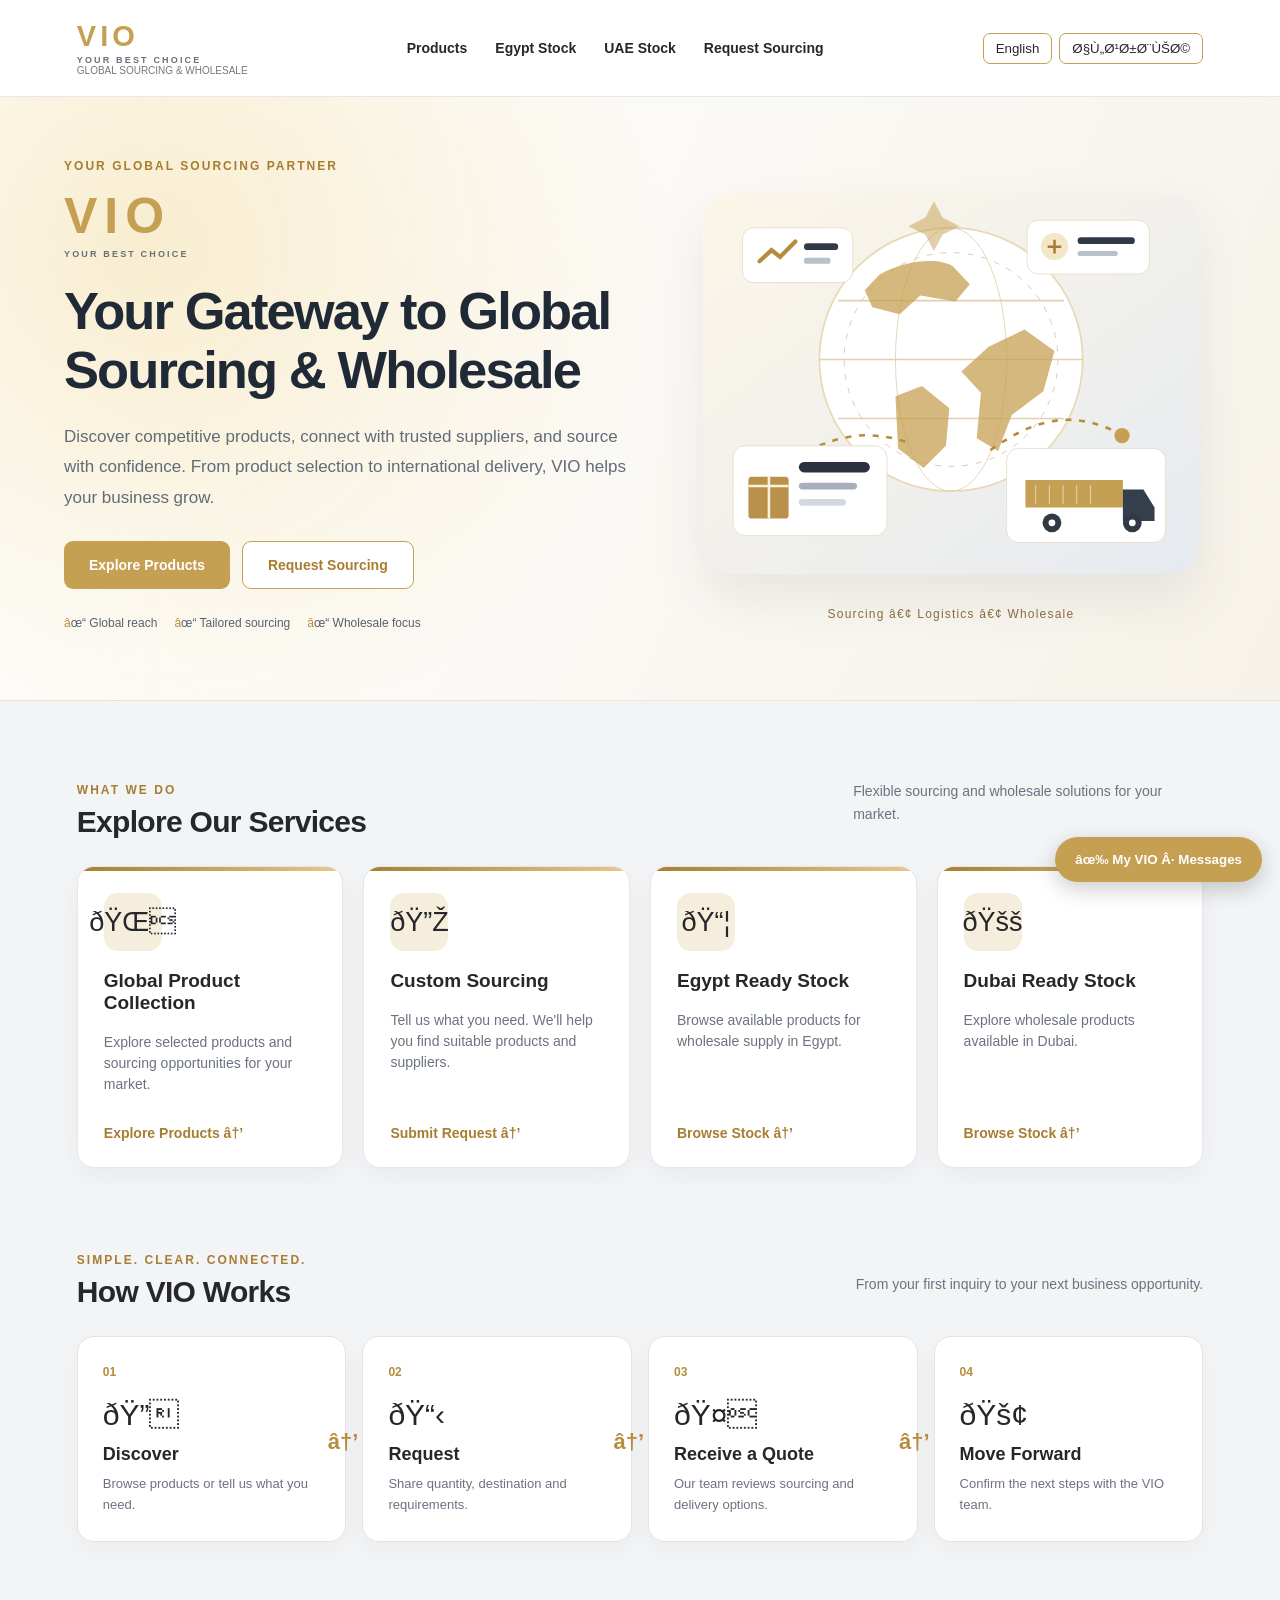
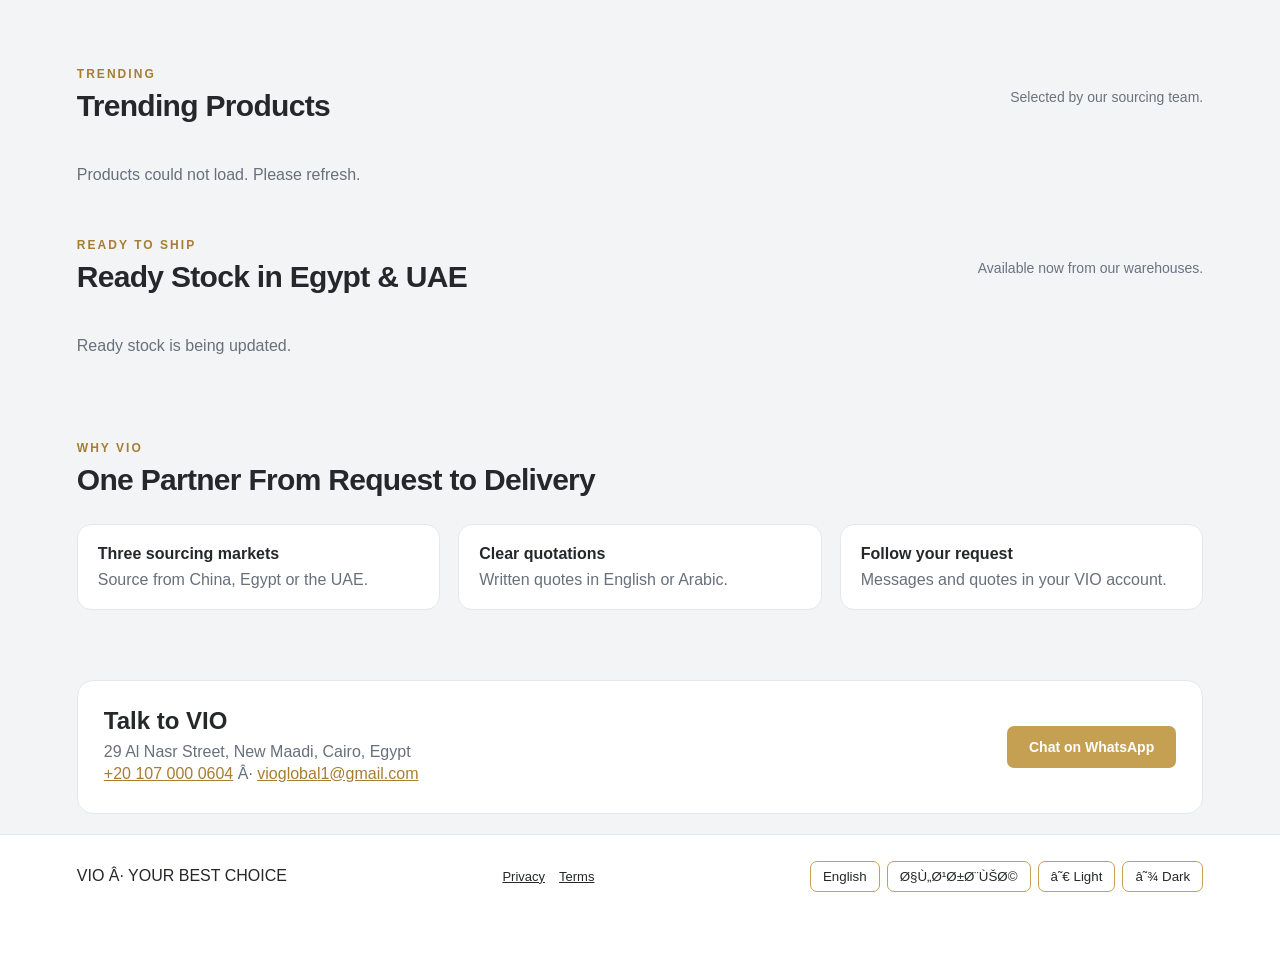
==== commit c89ee25a: "Fix stock pages and floating button overlap Co-Authored-By: Claude Opus 5.5 <noreply@anthropic.com> " ====
--- a/website/index.html
+++ b/website/index.html
@@ -347,7 +347,7 @@
 let vioMarket='China',vioGalleryProduct=null,vioGalleryImages=[],vioGalleryIndex=0;
 function vioOpenMarket(market){
  vioMarket=market;
- vioHomeVisible(false);
+ vioHomeVisible(false);document.getElementById('chinaPage').style.display='block';
  const vioHead={China:['Global Product Collection','مجموعة المنتجات العالمية','Explore selected products and sourcing opportunities for your market.','استكشف منتجات مختارة وفرص توريد تناسب سوقك.'],Egypt:['Egypt Ready Stock','المخزون الجاهز في مصر','Products available now from our Egypt warehouse.','منتجات متوفرة الآن في مستودعنا في مصر.'],Dubai:['UAE Ready Stock','المخزون الجاهز في الإمارات','Products available now from our UAE warehouse.','منتجات متوفرة الآن في مستودعنا في الإمارات.']}[market];
  const vioH=document.querySelector('#chinaPage .page-head h2'),vioP=document.querySelector('#chinaPage .page-head p'),vioAr=document.documentElement.lang==='ar';
  vioH.setAttribute('data-vio-en',vioHead[0]);vioH.setAttribute('data-vio-ar',vioHead[1]);vioP.setAttribute('data-vio-en',vioHead[2]);vioP.setAttribute('data-vio-ar',vioHead[3]);vioH.textContent=vioAr?vioHead[1]:vioHead[0];vioP.textContent=vioAr?vioHead[3]:vioHead[2];
@@ -419,7 +419,7 @@
 .vio-feature-grid{display:grid;grid-template-columns:repeat(auto-fill,minmax(210px,1fr));gap:18px}.vio-feature-card{background:var(--vio-card);border:1px solid var(--vio-line);border-radius:14px;overflow:hidden;display:flex;flex-direction:column;text-align:start;padding:0;cursor:pointer;color:var(--vio-ink);font:inherit}.vio-feature-card:focus-visible{outline:2px solid #c6a052;outline-offset:2px}.vio-feature-card img{width:100%;height:190px;object-fit:contain;background:#fff}.vio-feature-photo{height:190px;display:flex;align-items:center;justify-content:center;background:#f7f4ec;color:#a77d32;font-weight:700}.vio-feature-body{padding:13px 14px 15px;display:flex;flex-direction:column;gap:5px}.vio-feature-body small{color:#a77d32;font-weight:700;letter-spacing:.06em;text-transform:uppercase}.vio-feature-body b{font-size:15px;line-height:1.3}.vio-feature-body span{color:var(--vio-muted);font-size:13px}
 .vio-feature-note{color:var(--vio-muted);grid-column:1/-1}.vio-stock-heading{margin-top:38px}.vio-trust-grid{display:grid;grid-template-columns:repeat(3,minmax(0,1fr));gap:18px}.vio-trust-grid>div{background:var(--vio-card);border:1px solid var(--vio-line);border-radius:14px;padding:20px}.vio-trust-grid p{color:var(--vio-muted);margin:8px 0 0}
 .vio-contact-card{background:var(--vio-card);border:1px solid var(--vio-line);border-radius:16px;padding:26px;display:flex;justify-content:space-between;gap:18px;align-items:center;flex-wrap:wrap}.vio-contact-card h2{margin:0 0 8px}.vio-contact-card p{margin:4px 0;color:var(--vio-muted);overflow-wrap:anywhere}.vio-contact-card a:not(.btn){color:#a77d32}.vio-contact-card .btn{text-decoration:none}
-.vio-legal{display:flex;gap:14px;flex-wrap:wrap}.vio-legal a{color:inherit;font-size:13px}
+#vioContact{padding-bottom:20px}.vio-footer{padding-bottom:84px}.vio-legal{display:flex;gap:14px;flex-wrap:wrap}.vio-legal a{color:inherit;font-size:13px}
 @media(max-width:900px){header{flex-wrap:wrap;gap:10px}.vio-nav{order:3;width:100%;overflow-x:auto;flex-wrap:nowrap}.vio-nav button{white-space:nowrap}.vio-trust-grid{grid-template-columns:1fr}}
 </style>
 <script>
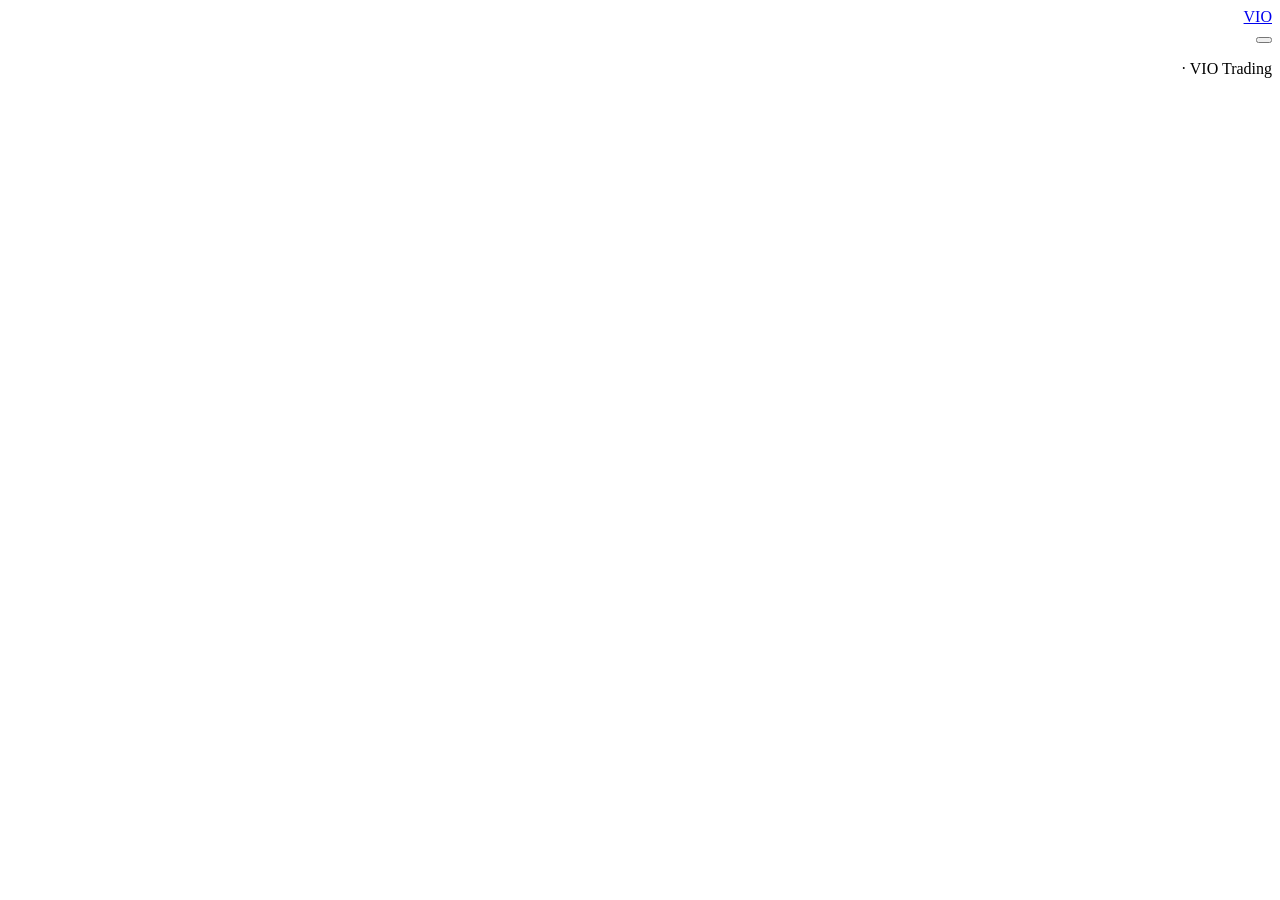
==== commit 647c679c: "Build the Stage 1 Arabic-first website and open GCC destinations Co-Authored-By: Claude Opus 5.5 <no" ====
--- a/website/index.html
+++ b/website/index.html
@@ -1,474 +1,50 @@
-<!DOCTYPE html>
-<html>
+<!doctype html>
+<html lang="ar" dir="rtl">
 <head>
-  <title>VIO | Global Sourcing &amp; Wholesale</title>
-  <meta name="description" content="Source products from China, Egypt and the UAE, and buy ready stock in wholesale quantities from VIO.">
-  <meta property="og:title" content="VIO | Global Sourcing &amp; Wholesale">
-  <meta property="og:description" content="Request a quotation or browse ready stock in Egypt and the UAE.">
-  <meta property="og:type" content="website">
-  <meta property="og:url" content="https://viosourcing.com/">
-  <link rel="icon" href="data:image/svg+xml,%3Csvg xmlns='http://www.w3.org/2000/svg' viewBox='0 0 100 100'%3E%3Crect width='100' height='100' rx='20' fill='%23c6a052'/%3E%3Ctext x='50' y='70' font-size='62' font-family='Arial' font-weight='700' text-anchor='middle' fill='%23fff'%3EV%3C/text%3E%3C/svg%3E">
-  <script>
-  /* Connector: sends the page's server calls to the Apps Script endpoint. */
-  (function(){
-    var API='https://script.google.com/macros/s/AKfycbxMOyqd-1WXkf22QSwcu3pftN6zJYwxZ0gRtnkfXzaSpDJ673XJogIAO7fw3fYYpKp-/exec';
-    function call(){
-      var ok=function(){},fail=function(){};
-      var chain=new Proxy({},{get:function(_,name){
-        if(name==='withSuccessHandler')return function(f){ok=f;return chain};
-        if(name==='withFailureHandler')return function(f){fail=f;return chain};
-        return function(){
-          var args=Array.prototype.slice.call(arguments);
-          fetch(API,{method:'POST',headers:{'Content-Type':'text/plain;charset=utf-8'},body:JSON.stringify({fn:name,args:args})})
-            .then(function(r){return r.json()})
-            .then(function(j){if(j.ok)ok(j.result);else fail(new Error(j.error||'Request failed'))})
-            .catch(function(){fail(new Error('Connection problem. Please try again.'))});
-        };
-      }});
-      return chain;
-    }
-    window.google={script:{get run(){return call()}}};
-  })();
-  </script>
-  <meta name="viewport" content="width=device-width, initial-scale=1">
-  <style>
-    :root{--gold:#c6a052;--darkgold:#a77d32;--bg:#f3f4f6;--ink:#292929;--muted:#6b7280;--line:#e5e7eb}
-    *{box-sizing:border-box}body{margin:0;font-family:Arial,sans-serif;background:var(--bg);color:var(--ink)}
-    header{background:#fff;padding:20px 6%;display:flex;justify-content:space-between;align-items:center;border-bottom:1px solid var(--line)}
-    .brand{cursor:pointer}.logo{font-size:32px;font-weight:bold;color:var(--gold);letter-spacing:3px}.subtitle{font-size:10px;color:#777}
-    .language{color:#555;font-size:13px}.hero{padding:65px 6%;background:#fff;text-align:center}h1{font-size:38px;margin:10px 0}.gold{color:var(--darkgold)}.hero p{color:#777;line-height:1.7}
-    .btn{background:var(--gold);color:white;border:0;padding:13px 22px;border-radius:7px;cursor:pointer;font-weight:bold;font-size:14px}.btn:hover{background:var(--darkgold)}.btn.secondary{background:white;color:var(--darkgold);border:1px solid var(--gold)}.btn:disabled{opacity:.6;cursor:not-allowed}
-    .container{padding:35px 6%;max-width:1500px;margin:auto}.grid{display:grid;grid-template-columns:repeat(4,minmax(0,1fr));gap:18px}.card{background:#fff;padding:24px 20px;border-radius:12px;border:1px solid var(--line);transition:.2s}.service-card{cursor:pointer}.service-card:hover,.product-card:hover{border-color:var(--gold);transform:translateY(-3px)}.card h3{margin:8px 0}.card p{color:var(--muted);font-size:14px;line-height:1.5}.icon{font-size:30px}.small-link{color:var(--darkgold);font-weight:bold;font-size:14px}
-    .page-head{display:flex;align-items:center;justify-content:space-between;gap:16px;flex-wrap:wrap;margin-bottom:22px}.page-head h2{margin:0 0 6px}.page-head p{margin:0;color:var(--muted)}.toolbar{display:flex;gap:12px;align-items:center;margin-bottom:22px;flex-wrap:wrap}.search{width:100%;max-width:540px;padding:14px;border:1px solid #d1d5db;border-radius:8px;font:inherit}.search:focus,input:focus,select:focus,textarea:focus{outline:2px solid #ead6a7;outline-offset:1px}
-    .product-card{padding:0;overflow:hidden;display:flex;flex-direction:column}.product-media{height:205px;background:#f8f8f8;display:flex;align-items:center;justify-content:center;color:#aaa;font-size:44px}.product-media img{width:100%;height:100%;object-fit:contain}.product-content{padding:20px;display:flex;flex-direction:column;flex:1}.category{color:var(--darkgold);font-size:11px;font-weight:bold;text-transform:uppercase;letter-spacing:.6px}.product-content h3{font-size:17px}.product-content .btn{width:100%;margin-top:auto}.details{font-size:13px;color:var(--muted);margin:10px 0 18px}.details div{margin:5px 0}.empty{background:#fff;border:1px solid var(--line);padding:25px;border-radius:10px;color:var(--muted)}
-    .overlay{position:fixed;inset:0;background:rgba(20,24,32,.62);display:none;align-items:center;justify-content:center;padding:18px;z-index:10}.overlay.open{display:flex}.modal{width:100%;max-width:560px;max-height:92vh;overflow:auto;background:white;border-radius:14px;padding:26px;box-shadow:0 18px 60px rgba(0,0,0,.2)}.modal-head{display:flex;justify-content:space-between;align-items:flex-start;gap:16px}.modal-head h2{margin:0 0 8px}.close{border:0;background:#f3f4f6;border-radius:7px;padding:8px 12px;cursor:pointer;font-size:20px}.field{margin-top:15px}.field label{display:block;font-size:13px;font-weight:bold;margin-bottom:7px}.field input,.field select,.field textarea{width:100%;padding:12px;border:1px solid #d1d5db;border-radius:7px;font:inherit}.field textarea{resize:vertical;min-height:85px}.field-row{display:grid;grid-template-columns:1fr 1fr;gap:12px}.hint{font-size:12px;color:var(--muted);line-height:1.5}.notice{margin-top:16px;padding:12px;background:#fff8e7;border:1px solid #e9d8ac;border-radius:7px;font-size:12px;color:#6f5b34}.modal .btn{width:100%;margin-top:20px}
-    .upload-zone{border:2px dashed #d8bf8a;border-radius:10px;padding:18px;background:#fffcf6;text-align:center;margin-top:7px}.upload-zone input{width:100%;max-width:320px}.photo-previews{display:flex;flex-wrap:wrap;gap:9px;margin-top:12px}.photo-previews img{width:70px;height:70px;object-fit:cover;border:1px solid #ddd;border-radius:7px}.photo-previews .thumb{position:relative}.photo-previews .thumb button{position:absolute;right:-5px;top:-5px;border:0;border-radius:50%;background:#333;color:#fff;cursor:pointer}.feedback-ok{color:#176b45;font-weight:bold}.feedback-error{color:#b42318}
-    @media(max-width:1000px){.grid{grid-template-columns:repeat(2,minmax(0,1fr))}}@media(max-width:540px){.grid{grid-template-columns:1fr}.field-row{grid-template-columns:1fr}.hero{padding:48px 6%}h1{font-size:28px}header{padding:16px 6%}.modal{padding:18px}}
-    .step-heading{display:flex;align-items:center;gap:10px;font-weight:bold;font-size:16px;margin:25px 0 10px;padding-top:14px;border-top:1px solid var(--line)}
-    .step-heading span{display:inline-flex;align-items:center;justify-content:center;width:28px;height:28px;border-radius:50%;background:var(--gold);color:white}
-    .remember{display:flex;align-items:center;gap:9px;font-size:13px;margin-top:18px;color:var(--ink)}
-    .remember input{accent-color:var(--gold)}.optional{margin-top:18px;border:1px solid var(--line);padding:13px;border-radius:8px}
-    .optional summary{cursor:pointer;font-size:13px;font-weight:bold;color:var(--darkgold)}
-    .success-panel{text-align:center;padding:20px 0}.success-icon{font-size:32px;background:#e9f7ed;color:#15803d;border-radius:50%;width:65px;height:65px;line-height:65px;margin:0 auto 16px}
-    .success-panel p{color:var(--muted);line-height:1.6}.success-reference{background:#faf7f0;padding:18px;border-radius:9px;margin:20px 0;display:flex;flex-direction:column;gap:8px}
-    .success-reference small{color:var(--muted)}.success-reference strong{color:var(--darkgold);font-size:20px;overflow-wrap:anywhere}.success-actions{display:grid;grid-template-columns:1fr 1fr;gap:10px}.success-actions .btn{margin-top:0}
-:root{--vio-bg:#f3f4f6;--vio-card:#fff;--vio-ink:#25272a;--vio-line:#e5e7eb;--vio-muted:#68707b}
-body{background:var(--vio-bg)!important;color:var(--vio-ink)!important}body.vio-dark{--vio-bg:#15171b;--vio-card:#202329;--vio-ink:#f0f1f4;--vio-line:#3b404a;--vio-muted:#b5bbc6;--bg:#15171b;--ink:#f0f1f4;--muted:#b5bbc6;--line:#3b404a}
-body.vio-dark header,body.vio-dark .panel,body.vio-dark .card,body.vio-dark .tile,body.vio-dark .modal,body.vio-dark .empty,body.vio-dark .hero,body.vio-dark .group{background:var(--vio-card)!important;color:var(--vio-ink)!important;border-color:var(--vio-line)!important}
-body.vio-dark input,body.vio-dark select,body.vio-dark textarea{background:#292d34;color:#f0f1f4;border-color:#505661}body.vio-dark .btn.secondary,body.vio-dark button.secondary{background:#30343c;color:#f2d9a4}body.vio-dark p,body.vio-dark .hint,body.vio-dark .muted,body.vio-dark small{color:var(--vio-muted)}body.vio-dark th{background:#30343c;color:#f0f1f4}body.vio-dark td{border-color:#42454b}
-.vio-brand-image{display:block;object-fit:contain;width:175px;height:66px;max-width:100%}.vio-brand-hero{width:min(520px,92vw);height:auto;max-height:250px;object-fit:contain;margin:0 auto 20px}.vio-footer{padding:26px 6%;border-top:1px solid var(--vio-line);background:var(--vio-card);color:var(--vio-ink);display:flex;justify-content:space-between;align-items:center;flex-wrap:wrap;gap:12px}.vio-switch{display:inline-flex;gap:7px;align-items:center;flex-wrap:wrap}.vio-switch button{padding:7px 12px;border:1px solid #c6a052;border-radius:7px;background:transparent;color:inherit;cursor:pointer}html[dir=rtl] body{text-align:right}html[dir=rtl] th,html[dir=rtl] td{text-align:right}html[dir=rtl] .field label{text-align:right}
-.vio-wordmark{font-weight:800;letter-spacing:.14em;font-size:29px;color:#c6a052;display:flex;flex-direction:column;gap:2px}.vio-wordmark small{font-size:9px;letter-spacing:.24em;color:var(--vio-muted,#777)}.vio-wordmark-hero{font-size:clamp(50px,9vw,100px);align-items:center;margin:18px auto 25px}.vio-wordmark-hero small{font-size:12px}
-/* VIO hybrid customer design */
-.hero{position:relative;overflow:hidden;background:radial-gradient(circle at 18% 30%,rgba(198,160,82,.18),transparent 36%),linear-gradient(130deg,#fff 0%,#fbf7ee 100%)!important;border-bottom:1px solid rgba(198,160,82,.22)}
-.hero::after{content:'✦';position:absolute;right:8%;top:9%;font-size:105px;color:rgba(198,160,82,.11);pointer-events:none}
-.hero h1{letter-spacing:-1.1px}.hero p{max-width:690px;margin:15px auto 23px}
-.service-card{position:relative;overflow:hidden;box-shadow:0 8px 26px rgba(30,34,43,.045);border-radius:17px!important}
-.service-card::before{content:'';position:absolute;left:0;right:0;top:0;height:4px;background:linear-gradient(90deg,#a77d32,#e5c98c)}
-.service-card .icon{display:inline-flex;align-items:center;justify-content:center;width:58px;height:58px;border-radius:14px;background:rgba(198,160,82,.12)}
-.service-card:hover{box-shadow:0 16px 36px rgba(30,34,43,.12);transform:translateY(-5px)}
-.product-card{box-shadow:0 7px 22px rgba(30,34,43,.055);border-radius:16px!important}
-.product-card:hover{box-shadow:0 13px 30px rgba(30,34,43,.13)}
-body.vio-dark .hero{background:radial-gradient(circle at 20% 20%,rgba(198,160,82,.12),transparent 40%),#202329!important}
-body.vio-dark .service-card::before{opacity:.9}
-@media(prefers-reduced-motion:reduce){.service-card,.product-card{transition:none!important}}
-/* VIO premium global sourcing homepage */
-.vio-hero-new{padding:62px 5% 70px!important;text-align:left!important;background:radial-gradient(circle at 12% 25%,#f8edcf,transparent 42%),linear-gradient(115deg,#fff 5%,#f6f2e9 100%)!important}
-.vio-hero-new::after{display:none}.vio-hero-inner{max-width:1440px;margin:auto;display:grid;grid-template-columns:1.05fr .95fr;gap:36px;align-items:center}.vio-hero-copy{max-width:700px}.vio-eyebrow{font-size:12px;letter-spacing:.17em;color:#a77d32;font-weight:800;margin-bottom:18px}.vio-hero-brand{font-size:50px;line-height:1;display:inline-flex;margin:0 0 23px}.vio-hero-brand small{font-size:9px;margin-top:7px}.vio-hero-new h1{font-size:clamp(36px,4.1vw,62px);line-height:1.12;letter-spacing:-1.9px;margin:0;color:#202936}.vio-hero-new p{max-width:630px;margin:22px 0 28px;font-size:17px;line-height:1.8;color:#626b77}.vio-hero-actions{display:flex;gap:12px;flex-wrap:wrap}.vio-hero-actions .btn{padding:15px 25px;border-radius:9px}.vio-hero-trust{display:flex;gap:17px;flex-wrap:wrap;margin-top:27px;font-size:12px;color:#58616c}.vio-hero-trust>span{white-space:nowrap}.vio-hero-trust>span:first-letter{color:#b88c3d}.vio-hero-art{position:relative;max-width:660px;margin:auto;width:100%}.vio-hero-art svg{width:100%;height:auto;display:block;filter:drop-shadow(0 25px 25px rgba(35,41,50,.08))}.vio-art-caption{text-align:center;font-size:12px;letter-spacing:.1em;color:#8a6e40;margin-top:-5px}
-.vio-services{padding-top:65px;padding-bottom:65px}.vio-section-heading{display:flex;justify-content:space-between;align-items:end;gap:25px;margin-bottom:27px}.vio-section-heading .vio-eyebrow{margin-bottom:8px}.vio-section-heading h2{font-size:30px;letter-spacing:-.7px;margin:0}.vio-section-heading p{font-size:14px;color:var(--muted);max-width:350px;line-height:1.6}.vio-services .grid{gap:20px}.vio-services .service-card{min-height:240px;padding:26px!important;display:flex;flex-direction:column}.vio-services .service-card h3{font-size:19px;margin:19px 0 4px}.vio-services .service-card p{flex:1}.vio-services .service-card .small-link{margin-top:16px}.vio-services .service-card .icon{font-size:27px;background:#f6eedc}
-.vio-journey{padding-top:20px;padding-bottom:90px}.vio-steps{display:grid;grid-template-columns:repeat(4,minmax(0,1fr));gap:16px}.vio-step{position:relative;padding:25px;background:#fff;border:1px solid #e7e4de;border-radius:17px;box-shadow:0 8px 25px rgba(35,41,50,.04)}.vio-step>span{font-weight:800;font-size:12px;color:#b88c3d}.vio-step-icon{font-size:30px;margin:18px 0 12px}.vio-step h3{margin:0 0 9px;font-size:18px}.vio-step p{font-size:13px;color:#6b7280;line-height:1.6;margin:0}.vio-step:not(:last-child)::after{content:'→';position:absolute;right:-13px;top:45%;color:#b88c3d;font-weight:bold;z-index:1;font-size:22px}
-body.vio-dark .vio-hero-new{background:radial-gradient(circle at 10% 20%,rgba(198,160,82,.12),transparent 43%),#202329!important}body.vio-dark .vio-hero-new h1{color:#f3f4f6}body.vio-dark .vio-step{background:#202329;border-color:#3b404a}body.vio-dark .vio-step p{color:#b5bbc6}body.vio-dark .vio-hero-new p{color:#b5bbc6}
-html[dir=rtl] .vio-hero-new{text-align:right!important}html[dir=rtl] .vio-hero-inner{direction:rtl}html[dir=rtl] .vio-step:not(:last-child)::after{content:'←';right:auto;left:-13px}
-@media(max-width:1000px){.vio-hero-inner{grid-template-columns:1fr}.vio-hero-art{max-width:560px}.vio-steps{grid-template-columns:repeat(2,1fr)}.vio-step::after{display:none}}@media(max-width:650px){.vio-hero-new{padding:43px 6%!important}.vio-hero-new h1{font-size:35px}.vio-hero-new p{font-size:15px}.vio-hero-art{max-width:420px}.vio-section-heading{display:block}.vio-steps{grid-template-columns:1fr}.vio-hero-trust{gap:10px}.vio-services{padding-top:45px}}
-</style>
+<meta charset="utf-8">
+<meta name="viewport" content="width=device-width, initial-scale=1">
+<title>VIO | توريد وجملة من الصين إلى مصر والخليج</title>
+<meta name="description" content="ابعت صورة المنتج واعرف سعره. توريد من الصين إلى مصر ودول الخليج، ومخزون جاهز في مصر والإمارات.">
+<meta property="og:title" content="VIO | Sourcing & Wholesale">
+<meta property="og:description" content="Send a product photo and get a clear price. China to Egypt and the GCC.">
+<meta property="og:type" content="website">
+<meta property="og:url" content="https://viosourcing.com/">
+<link rel="icon" href="data:image/svg+xml,%3Csvg xmlns='http://www.w3.org/2000/svg' viewBox='0 0 100 100'%3E%3Crect width='100' height='100' rx='20' fill='%23161c26'/%3E%3Ctext x='50' y='70' font-size='62' font-family='Arial' font-weight='700' text-anchor='middle' fill='%23c6a052'%3EV%3C/text%3E%3C/svg%3E">
+<link rel="preconnect" href="https://fonts.googleapis.com">
+<link href="https://fonts.googleapis.com/css2?family=IBM+Plex+Sans+Arabic:wght@400;500;600;700&display=swap" rel="stylesheet">
+<link rel="stylesheet" href="/styles.css">
 </head>
 <body>
-<header>
-  <div class="brand" onclick="backToHome()" role="button" tabindex="0" aria-label="VIO home">
-    <div class="vio-wordmark" aria-label="VIO YOUR BEST CHOICE">VIO <small>YOUR BEST CHOICE</small></div><div class="subtitle">GLOBAL SOURCING &amp; WHOLESALE</div>
-  </div>
-  <nav class="vio-nav" aria-label="Main">
-    <button type="button" onclick="vioOpenMarket('China')" data-vio-en="Products" data-vio-ar="المنتجات">Products</button>
-    <button type="button" onclick="vioOpenMarket('Egypt')" data-vio-en="Egypt Stock" data-vio-ar="مخزون مصر">Egypt Stock</button>
-    <button type="button" onclick="vioOpenMarket('Dubai')" data-vio-en="UAE Stock" data-vio-ar="مخزون الإمارات">UAE Stock</button>
-    <button type="button" onclick="openCustomRequest()" data-vio-en="Request Sourcing" data-vio-ar="طلب توريد">Request Sourcing</button>
-  </nav>
-  <div class="vio-switch"><button onclick="vioLanguage('en')">English</button><button onclick="vioLanguage('ar')">العربية</button></div>
-</header>
-<section class="hero vio-hero-new" id="hero">
-  <div class="vio-hero-inner">
-    <div class="vio-hero-copy">
-      <div class="vio-eyebrow" data-vio-en="YOUR GLOBAL SOURCING PARTNER" data-vio-ar="شريكك في التوريد العالمي">YOUR GLOBAL SOURCING PARTNER</div>
-      <div class="vio-wordmark vio-hero-brand" aria-label="VIO YOUR BEST CHOICE">VIO <small>YOUR BEST CHOICE</small></div>
-      <h1 data-vio-en="Your Gateway to Global Sourcing &amp; Wholesale" data-vio-ar="بوابتك للتوريد العالمي وتجارة الجملة">Your Gateway to Global Sourcing &amp; Wholesale</h1>
-      <p data-vio-en="Discover competitive products, connect with trusted suppliers, and source with confidence. From product selection to international delivery, VIO helps your business grow." data-vio-ar="اكتشف منتجات تنافسية وتواصل مع موردين موثوقين وتوسع بثقة. من اختيار المنتجات إلى التوصيل الدولي، تساعدك VIO على تنمية أعمالك.">Discover competitive products, connect with trusted suppliers, and source with confidence. From product selection to international delivery, VIO helps your business grow.</p>
-      <div class="vio-hero-actions"><button class="btn" onclick="openChinaProducts()" data-vio-en="Explore Products" data-vio-ar="استكشف المنتجات">Explore Products</button><button class="btn secondary" onclick="openCustomRequest()" data-vio-en="Request Sourcing" data-vio-ar="اطلب التوريد">Request Sourcing</button></div>
-      <div class="vio-hero-trust"><span>✓ <span data-vio-en="Global reach" data-vio-ar="وصول عالمي">Global reach</span></span><span>✓ <span data-vio-en="Tailored sourcing" data-vio-ar="توريد حسب الطلب">Tailored sourcing</span></span><span>✓ <span data-vio-en="Wholesale focus" data-vio-ar="متخصصون في الجملة">Wholesale focus</span></span></div>
-    </div>
-    <div class="vio-hero-art" aria-hidden="true">
-      <svg viewBox="0 0 620 520" role="img" xmlns="http\://www.w3.org/2000/svg"><defs><linearGradient id="vioSky" x1="0" x2="1" y1="0" y2="1"><stop stop-color="#fcf6e8"/><stop offset="1" stop-color="#e6eaf0"/></linearGradient><linearGradient id="vioGold" x1="0" x2="1"><stop stop-color="#a77d32"/><stop offset="1" stop-color="#e3c47e"/></linearGradient></defs>
-      <rect x="20" y="30" width="580" height="445" rx="36" fill="url(#vioSky)"/><circle cx="310" cy="224" r="154" fill="#fff" stroke="#e8d8b3" stroke-width="2"/><circle cx="310" cy="224" r="125" fill="none" stroke="#d8c5a1" stroke-dasharray="7 9"/><ellipse cx="310" cy="224" rx="65" ry="154" fill="none" stroke="#e0d0ae"/><path d="M156 224h308M178 155h264M178 293h264" stroke="#e0d0ae" stroke-width="2"/><path d="M226 125c35-20 73-19 86-10l20 21-17 20-41-7-24 22-32-8-9-20zM354 209l42-20 35 25-13 47-37 28-16 42-25-15 5-53-23-25zM245 267l31-12 32 26-4 44-26 26-30-23z" fill="#c6a052" opacity=".75"/>
-      <path d="M114 348C176 307 218 306 265 323M356 330c62-44 104-44 156-17" fill="none" stroke="#b88c3d" stroke-width="3" stroke-dasharray="7 9"/><circle cx="115" cy="348" r="9" fill="#c6a052"/><circle cx="510" cy="313" r="9" fill="#c6a052"/>
-      <g transform="translate(55 325)"><rect width="180" height="105" rx="14" fill="#fff" stroke="#e6dcc7"/><rect x="18" y="36" width="47" height="49" rx="4" fill="#b9914a"/><path d="M18 47h47M42 36v49" stroke="#f9f1de" stroke-width="3"/><rect x="77" y="19" width="83" height="12" rx="6" fill="#29323e"/><rect x="77" y="43" width="68" height="8" rx="4" fill="#a7b0ba"/><rect x="77" y="62" width="55" height="8" rx="4" fill="#d2d8df"/></g>
-      <g transform="translate(375 328)"><rect width="186" height="110" rx="14" fill="#fff" stroke="#e6dcc7"/><path d="M22 69h114v-32H22z" fill="#c6a052"/><path d="M136 48h24l13 21v16h-37z" fill="#33404c"/><path d="M34 43v22m16-22v22m16-22v22m16-22v22m16-22v22" stroke="#fff" opacity=".65"/><circle cx="53" cy="87" r="11" fill="#303945"/><circle cx="147" cy="87" r="11" fill="#303945"/><circle cx="53" cy="87" r="4" fill="#fff"/><circle cx="147" cy="87" r="4" fill="#fff"/></g>
-      <g transform="translate(399 61)"><rect width="143" height="63" rx="13" fill="#fff" stroke="#e6dcc7"/><circle cx="32" cy="31" r="16" fill="#f3e7c9"/><path d="M24 31h16m-8-8v16" stroke="#a77d32" stroke-width="3"/><rect x="59" y="20" width="67" height="8" rx="4" fill="#303945"/><rect x="59" y="36" width="47" height="6" rx="3" fill="#b8c0c9"/></g>
-      <g transform="translate(66 70)"><rect width="129" height="64" rx="13" fill="#fff" stroke="#e6dcc7"/><path d="M20 39l14-13 10 8 18-18" stroke="#b88c3d" stroke-width="5" fill="none" stroke-linecap="round"/><rect x="72" y="18" width="40" height="8" rx="4" fill="#303945"/><rect x="72" y="35" width="31" height="7" rx="3" fill="#b8c0c9"/></g>
-      <path d="M280 58l10-19 10 19 20 10-20 10-10 19-10-19-20-10z" fill="#c6a052" opacity=".5"/>
-      </svg>
-      <div class="vio-art-caption" data-vio-en="Sourcing • Logistics • Wholesale" data-vio-ar="توريد • شحن • تجارة الجملة">Sourcing • Logistics • Wholesale</div>
+<a class="skip" href="#app" data-t="skip"></a>
+<header class="top">
+  <div class="wrap top-row">
+    <a class="logo" href="#/" aria-label="VIO">VIO</a>
+    <nav class="main-nav" aria-label="Main">
+      <a href="#/products" data-t="navProducts"></a>
+      <a href="#/stock/Egypt" data-t="navStock"></a>
+      <a href="#/request" data-t="navRequest"></a>
+      <a href="#/account" data-t="navOrders"></a>
+    </nav>
+    <div class="top-actions">
+      <button type="button" class="lang" id="langBtn"></button>
+      <a class="btn gold small" id="waTop" target="_blank" rel="noopener" data-t="whatsapp"></a>
     </div>
   </div>
-</section>
-<section class="container vio-services" id="sections">
-  <div class="vio-section-heading"><div><div class="vio-eyebrow" data-vio-en="WHAT WE DO" data-vio-ar="خدماتنا">WHAT WE DO</div><h2 data-vio-en="Explore Our Services" data-vio-ar="استكشف خدماتنا">Explore Our Services</h2></div><p data-vio-en="Flexible sourcing and wholesale solutions for your market." data-vio-ar="حلول مرنة للتوريد وتجارة الجملة تناسب سوقك.">Flexible sourcing and wholesale solutions for your market.</p></div>
-  <div class="grid">
-    <div class="card service-card" onclick="openChinaProducts()"><div class="icon">🌐</div><h3 data-vio-en="Global Product Collection" data-vio-ar="مجموعة المنتجات العالمية">Global Product Collection</h3><p data-vio-en="Explore selected products and sourcing opportunities for your market." data-vio-ar="استكشف منتجات مختارة وفرص توريد تناسب سوقك.">Explore selected products and sourcing opportunities for your market.</p><span class="small-link" data-vio-en="Explore Products →" data-vio-ar="استكشف المنتجات ←">Explore Products →</span></div>
-    <div class="card service-card" onclick="openCustomRequest()"><div class="icon">🔎</div><h3 data-vio-en="Custom Sourcing" data-vio-ar="التوريد حسب الطلب">Custom Sourcing</h3><p data-vio-en="Tell us what you need. We'll help you find suitable products and suppliers." data-vio-ar="أخبرنا بما تحتاجه وسنساعدك في العثور على المنتجات والموردين المناسبين.">Tell us what you need. We'll help you find suitable products and suppliers.</p><span class="small-link" data-vio-en="Submit Request →" data-vio-ar="أرسل طلبك ←">Submit Request →</span></div>
-    <div class="card service-card" onclick="vioOpenMarket('Egypt')"><div class="icon">📦</div><h3 data-vio-en="Egypt Ready Stock" data-vio-ar="المخزون الجاهز في مصر">Egypt Ready Stock</h3><p data-vio-en="Browse available products for wholesale supply in Egypt." data-vio-ar="تصفح المنتجات المتاحة للتوريد بالجملة في مصر.">Browse available products for wholesale supply in Egypt.</p><span class="small-link" data-vio-en="Browse Stock →" data-vio-ar="تصفح المخزون ←">Browse Stock →</span></div>
-    <div class="card service-card" onclick="vioOpenMarket('Dubai')"><div class="icon">🚚</div><h3 data-vio-en="Dubai Ready Stock" data-vio-ar="المخزون الجاهز في دبي">Dubai Ready Stock</h3><p data-vio-en="Explore wholesale products available in Dubai." data-vio-ar="استكشف منتجات الجملة المتاحة في دبي.">Explore wholesale products available in Dubai.</p><span class="small-link" data-vio-en="Browse Stock →" data-vio-ar="تصفح المخزون ←">Browse Stock →</span></div>
+</header>
+<main id="app" tabindex="-1"></main>
+<footer class="foot">
+  <div class="wrap foot-row">
+    <div><p data-t="footShip"></p><p>VIO Trading · <span data-t="footCity"></span></p></div>
+    <div class="foot-links"><a href="/privacy.html" data-t="privacy"></a><a href="/terms.html" data-t="terms"></a></div>
   </div>
-</section>
-<section class="vio-journey container" aria-label="How VIO works">
-  <div class="vio-section-heading"><div><div class="vio-eyebrow" data-vio-en="SIMPLE. CLEAR. CONNECTED." data-vio-ar="ببساطة ووضوح">SIMPLE. CLEAR. CONNECTED.</div><h2 data-vio-en="How VIO Works" data-vio-ar="كيف تعمل VIO">How VIO Works</h2></div><p data-vio-en="From your first inquiry to your next business opportunity." data-vio-ar="من أول استفسار حتى فرصتك التجارية القادمة.">From your first inquiry to your next business opportunity.</p></div>
-  <div class="vio-steps"><div class="vio-step"><span>01</span><div class="vio-step-icon">🔍</div><h3 data-vio-en="Discover" data-vio-ar="اكتشف">Discover</h3><p data-vio-en="Browse products or tell us what you need." data-vio-ar="تصفح المنتجات أو أخبرنا بما تحتاجه.">Browse products or tell us what you need.</p></div><div class="vio-step"><span>02</span><div class="vio-step-icon">📋</div><h3 data-vio-en="Request" data-vio-ar="اطلب">Request</h3><p data-vio-en="Share quantity, destination and requirements." data-vio-ar="حدد الكمية والوجهة ومتطلباتك.">Share quantity, destination and requirements.</p></div><div class="vio-step"><span>03</span><div class="vio-step-icon">🤝</div><h3 data-vio-en="Receive a Quote" data-vio-ar="استلم عرض السعر">Receive a Quote</h3><p data-vio-en="Our team reviews sourcing and delivery options." data-vio-ar="يراجع فريقنا خيارات التوريد والتوصيل.">Our team reviews sourcing and delivery options.</p></div><div class="vio-step"><span>04</span><div class="vio-step-icon">🚢</div><h3 data-vio-en="Move Forward" data-vio-ar="ابدأ التنفيذ">Move Forward</h3><p data-vio-en="Confirm the next steps with the VIO team." data-vio-ar="اتفق على الخطوات التالية مع فريق VIO.">Confirm the next steps with the VIO team.</p></div></div>
-</section>
-<section class="container" id="chinaPage" style="display:none">
-  <div class="page-head"><div><h2 data-vio-en="Global Product Collection" data-vio-ar="مجموعة المنتجات العالمية">Global Product Collection</h2><p data-vio-en="Explore selected products and sourcing opportunities for your market." data-vio-ar="استكشف منتجات مختارة وفرص توريد تناسب سوقك.">Explore selected products and sourcing opportunities for your market.</p></div><button class="btn secondary" onclick="backToHome()">← Back to Home</button></div>
-  <div class="toolbar"><input class="search" id="productSearch" type="search" placeholder="Search by product, category or description..." oninput="filterChinaProducts()" aria-label="Search products"><span id="productCount" class="hint"></span></div>
-  <div id="catalogMessage" class="empty">Loading products...</div>
-  <div id="chinaProductsGrid" class="grid"></div>
-</section>
-<div class="overlay" id="vioGallery" onclick="if(event.target===this)vioCloseGallery()"><div class="modal" style="max-width:850px" role="dialog" aria-modal="true" aria-label="Product gallery"><div class="modal-head"><h2 id="vioGalleryTitle">Product gallery</h2><button class="close" onclick="vioCloseGallery()" aria-label="Close gallery">×</button></div><div style="text-align:center;background:#f8f8f8;border-radius:9px;padding:12px;margin-top:12px"><img id="vioGalleryPhoto" alt="Product photo" style="max-width:100%;height:360px;object-fit:contain"><div id="vioGalleryEmpty" style="display:none;padding:80px">No photos available</div></div><div style="display:flex;align-items:center;justify-content:space-between;margin:12px 0"><button class="btn secondary" onclick="vioGalleryMove(-1)">← Previous</button><span id="vioGalleryCount"></span><button class="btn secondary" onclick="vioGalleryMove(1)">Next →</button></div><div id="vioGalleryLinks" style="display:flex;gap:12px;flex-wrap:wrap;margin:12px 0"></div><button class="btn" style="width:100%" onclick="vioQuoteFromGallery()">Request Quotation</button></div></div>
-<div class="overlay" id="quoteOverlay" onclick="if(event.target===this)closeQuote()">
-  <div class="modal" role="dialog" aria-modal="true" aria-labelledby="quoteTitle">
-    <div class="modal-head"><div><h2 id="quoteTitle">Request a Quotation</h2><p class="hint">Tell us what you need. We will handle the sourcing.</p></div><button class="close" onclick="closeQuote()" aria-label="Close">×</button></div>
-          <form id="quoteForm" onsubmit="submitQuotation(event)">
-        <div class="step-heading"><span>1</span> What do you need?</div>
-        <div class="field"><label for="qProduct">Product name</label><input id="qProduct" maxlength="200" placeholder="e.g. Wireless Bluetooth Earbuds"><div class="hint" id="productNameHint">Enter the product name or upload photos.</div></div>
-        <div class="field"><label for="qPhotos">Product photos (up to 5)</label><div class="upload-zone"><div style="font-size:26px">📷</div><div class="hint">JPG, PNG or WEBP — max 5 MB each</div><input id="qPhotos" type="file" accept="image/jpeg,image/png,image/webp" multiple onchange="previewRFQPhotos()"><div id="photoPreviews" class="photo-previews"></div></div></div>
-        <div class="field"><label for="qQty">Required quantity *</label><input id="qQty" type="number" min="1" step="1" required placeholder="e.g. 1000"></div>
-        <div class="step-heading"><span>2</span> Where do you need it?</div>
-        <input id="qWebsite" name="website" tabindex="-1" autocomplete="off" aria-hidden="true" style="position:absolute;left:-9999px;opacity:0;height:0;width:0"><div class="field" id="originWrap"><label for="qOrigin">Source from *</label><select id="qOrigin"><option value="">Select source</option><option value="China">China</option><option value="Egypt">Egypt</option><option value="UAE">UAE</option><option value="Best Option">Best option for me</option></select></div><div class="field-row"><div class="field"><label for="qCountry">Destination *</label><select id="qCountry" required><option value="">Select country</option><option>Egypt</option><option>UAE</option></select></div><div class="field"><label for="qShipping">Shipping mode *</label><select id="qShipping" required><option value="">Select mode</option><option value="Sea Freight">Sea Freight</option><option value="Air Freight">Air Freight</option></select></div></div>
-        <div class="step-heading"><span>3</span> How can we contact you?</div>
-        <div class="field"><label for="qName">Your name *</label><input id="qName" required maxlength="120" autocomplete="name"></div>
-        <div class="field"><label for="qContact">Preferred contact method *</label><select id="qContact" required onchange="updateContactFields()"><option value="">Select contact method</option><option value="WhatsApp">WhatsApp</option><option value="Phone Call">Phone Call</option><option value="Email">Email</option></select></div>
-        <div class="field" id="phoneWrap" style="display:none"><label for="qPhone" id="phoneLabel">WhatsApp number *</label><input id="qPhone" type="tel" maxlength="35" placeholder="Include country code, e.g. +20..."></div>
-        <div class="field" id="emailWrap"><label for="qEmail">Email address *</label><input id="qEmail" type="email" maxlength="160" placeholder="name@company.com"></div>
-        <label class="remember"><input type="checkbox" id="qRemember" checked> Remember my contact details on this device</label>
-        <details class="optional"><summary>Additional details (optional)</summary><div class="field"><label for="qCompany">Company name</label><input id="qCompany" maxlength="120"></div><div class="field"><label for="qNotes">Additional product requirements</label><textarea id="qNotes" maxlength="2000" placeholder="Packaging, specifications, special requests..."></textarea></div></details>
-        <div id="quoteFeedback" class="hint" role="status" aria-live="polite" style="margin-top:12px"></div><button class="btn" id="quoteSubmit" type="submit">Submit Quotation Request</button>
-      </form>
-      <div id="quoteSuccess" class="success-panel" style="display:none"><div class="success-icon">✓</div><h2>Request Submitted Successfully!</h2><p>Thank you. Our VIO team will review your request and contact you.</p><div class="success-reference"><small>YOUR REQUEST REFERENCE</small><strong id="successReference"></strong></div><div class="success-actions"><button class="btn" type="button" onclick="openQuote(null)">+ Add New Request</button><button class="btn secondary" type="button" onclick="closeQuote()">Close</button></div></div>
-  </div>
-</div>
-<script>
-  let chinaProducts=[];
-  let selectedProduct=null;
-  let selectedPhotos=[];
-    const customerFields=['qName','qPhone','qEmail','qCompany','qContact'];
-  function rememberCustomer(){
-    try{
-      if(!document.getElementById('qRemember').checked){localStorage.removeItem('vioCustomer');return;}
-      localStorage.setItem('vioCustomer',JSON.stringify(Object.fromEntries(customerFields.map(id=>[id,document.getElementById(id).value]))));
-    }catch(e){}
-  }
-  function restoreCustomer(){
-    try{
-      const saved=JSON.parse(localStorage.getItem('vioCustomer')||'{}');
-      customerFields.forEach(id=>{if(saved[id])document.getElementById(id).value=saved[id];});
-    }catch(e){}
-    updateContactFields();
-  }
-  function updateContactFields(){
-    const method=document.getElementById('qContact').value;
-    const isEmail=method==='Email';
-    document.getElementById('phoneWrap').style.display=method&&!isEmail?'block':'none';
-    document.getElementById('emailWrap').style.display='block';
-    document.getElementById('qPhone').required=!!method&&!isEmail;
-    document.getElementById('qEmail').required=true;
-    document.getElementById('phoneLabel').textContent=method==='Phone Call'?'Phone number *':'WhatsApp number *';
-  }
-function goToSections(){document.getElementById('sections').scrollIntoView({behavior:'smooth'});}
-  function vioHomeVisible(show){['hero','sections','vioFeatured','vioTrust','vioContact'].forEach(id=>{const el=document.getElementById(id);if(el)el.style.display=show?'block':'none'});const how=[...document.querySelectorAll('.vio-section-heading h2')].find(h=>h.getAttribute('data-vio-en')==='How VIO Works');const box=how&&how.closest('section');if(box)box.style.display=show?'block':'none';}
-function backToHome(){vioCloseGallery();document.getElementById('chinaPage').style.display='none';vioHomeVisible(true);window.scrollTo(0,0);}
-  function showComingSoon(name){alert(name+' will be available in a future step.');}
-  function openChinaProducts(){return vioOpenMarket('China');}
-  function vioOldOpenChinaProducts(){
-    document.getElementById('hero').style.display='none';
-    document.getElementById('sections').style.display='none';
-    document.getElementById('chinaPage').style.display='block';
-    document.getElementById('catalogMessage').style.display='block';
-    document.getElementById('catalogMessage').textContent='Loading products...';
-    document.getElementById('chinaProductsGrid').replaceChildren();
-    document.getElementById('productSearch').value='';
-    window.scrollTo(0,0);
-    if(typeof google==='undefined'||!google.script||!google.script.run){
-      showCatalogMessage('Open this page through your Google Apps Script web app to load products.');return;
-    }
-    google.script.run.withSuccessHandler(function(products){
-      chinaProducts=Array.isArray(products)?products:[];
-      renderChinaProducts(chinaProducts);
-    }).withFailureHandler(function(err){showCatalogMessage('Unable to load products: '+(err&&err.message?err.message:'Unknown error'));}).getChinaProducts();
-  }
-  function showCatalogMessage(message){const el=document.getElementById('catalogMessage');el.textContent=message;el.style.display='block';document.getElementById('productCount').textContent='';}
-  function renderChinaProducts(products){
-    const grid=document.getElementById('chinaProductsGrid');grid.replaceChildren();
-    document.getElementById('productCount').textContent=products.length+' product(s)';
-    if(!products.length){showCatalogMessage('No products found.');return;}
-    document.getElementById('catalogMessage').style.display='none';
-    products.forEach(function(product){
-      const card=document.createElement('article');card.className='card product-card';
-      const media=document.createElement('div');media.className='product-media';
-      if(product.Image_URL && /^https:\/\//i.test(String(product.Image_URL))){
-        const img=document.createElement('img');img.src=product.Image_URL;img.alt=product.Product_Name||'Product';img.onerror=function(){media.textContent='📦';};media.appendChild(img);
-      }else{media.textContent='📦';}
-      // Additional recommendation media, without exposing internal supplier records.
-      if(Array.isArray(product.Media)&&product.Media.length){
-        const photos=product.Media.filter(m=>m.type==='image'&&/^https:\/\//i.test(m.url));
-        if(photos.length){media.replaceChildren();const pic=document.createElement('img');let idx=0;
-          pic.src=photos[0].url;pic.alt=product.Product_Name||'Recommendation photo';media.appendChild(pic);
-          if(photos.length>1){const next=document.createElement('button');next.type='button';next.textContent='❯ '+photos.length+' photos';
-            next.style.cssText='position:absolute;bottom:8px;right:8px;background:#c6a052;color:white;border:0;border-radius:6px;padding:7px;cursor:pointer';
-            media.style.position='relative';next.onclick=()=>{idx=(idx+1)%photos.length;pic.src=photos[idx].url;next.textContent='❯ '+(idx+1)+' / '+photos.length};media.appendChild(next)}
-        }
-      }
-      media.style.cursor='pointer';media.title='Click to view product photos';media.onclick=function(e){if(e.target.tagName!=='BUTTON')vioShowGallery(product);};
-      const content=document.createElement('div');content.className='product-content';
-      const category=document.createElement('div');category.className='category';category.textContent=product.Category||'China Sourcing';
-      const title=document.createElement('h3');title.textContent=product.Product_Name||'Unnamed product';
-      const description=document.createElement('p');description.textContent=product.Description||'Details available on request';
-      const details=document.createElement('div');details.className='details';
-      [['MOQ',product.MOQ||'On request'],['Lead time',product.Lead_Time_Days?product.Lead_Time_Days+' days':'On request']].forEach(function(item){const line=document.createElement('div');line.textContent=item[0]+': '+item[1];details.appendChild(line);});
-      if(product.Specifications){const specs=document.createElement('div');specs.textContent='Specs: '+product.Specifications;details.appendChild(specs);}
-      if(Array.isArray(product.Media))product.Media.filter(m=>m.type==='video'||m.type==='catalog').forEach(m=>{
-        const a=document.createElement('a');a.href=m.url;a.target='_blank';a.rel='noopener noreferrer';
-        a.textContent=m.type==='video'?'▶ View product video':'📄 View product catalog';
-        a.style.cssText='display:block;margin:8px 0;color:#a77d32;font-weight:bold;font-size:13px';content.appendChild(a);
-      });
-      const preview=document.createElement('button');preview.className='btn secondary';preview.style.marginBottom='9px';preview.textContent='View Photos & Details';preview.onclick=()=>vioShowGallery(product);
-      const btn=document.createElement('button');btn.className='btn';btn.textContent='Request Quotation';btn.onclick=function(){openQuote(product);};
-      content.append(category,title,description,details,preview,btn);card.append(media,content);grid.appendChild(card);
-    });
-  }
-  function filterChinaProducts(){const query=document.getElementById('productSearch').value.trim().toLowerCase();renderChinaProducts(chinaProducts.filter(function(p){return [p.Product_Name,p.Category,p.Description,p.Specifications,p.Product_ID].some(function(v){return String(v||'').toLowerCase().includes(query);});}));}
-function openQuote(product) {
-    selectedProduct=product||null;document.getElementById('originWrap').style.display=product?'none':'block';document.getElementById('qOrigin').required=!product;
-    quoteSubmissionKey='RFQ-'+Date.now()+'-'+Math.random().toString(36).slice(2);
-    document.getElementById('quoteForm').reset();
-    document.getElementById('quoteForm').style.display='block';
-    document.getElementById('quoteSuccess').style.display='none';
-    selectedPhotos=[];
-    document.getElementById('photoPreviews').replaceChildren();
-    const feedback=document.getElementById('quoteFeedback');feedback.textContent='';feedback.className='hint';
-    const btn=document.getElementById('quoteSubmit');btn.disabled=false;btn.textContent='Submit Quotation Request';
-    document.getElementById('qProduct').value=product?(product.Product_Name||''):'';
-    document.getElementById('productNameHint').textContent=product?'Originally selected: '+(product.Product_Name||'')+'. You can change the product name.':'Enter a product name or upload reference photos.';
-    document.getElementById('quoteTitle').textContent=product?'Request a Quotation':'Request a Product';
-    restoreCustomer();
-    document.getElementById('quoteOverlay').classList.add('open');
-    document.querySelector('#quoteOverlay .modal').scrollTop=0;
-  }
-function openCustomRequest(){openQuote(null);}
-  function closeQuote(){document.getElementById('quoteOverlay').classList.remove('open');}
-  function previewRFQPhotos(){
-    const input=document.getElementById('qPhotos');
-    const feedback=document.getElementById('quoteFeedback');
-    const chosen=Array.from(input.files||[]);
-    if(chosen.length>5){feedback.textContent='Please select no more than 5 photos.';input.value='';return;}
-    for(const file of chosen){
-      if(!['image/jpeg','image/png','image/webp'].includes(file.type)||file.size>5*1024*1024||file.size===0){
-        feedback.textContent='Use JPG, PNG or WEBP photos, maximum 5 MB each.';input.value='';return;
-      }
-    }
-    selectedPhotos=chosen;
-    feedback.textContent='';
-    const preview=document.getElementById('photoPreviews');preview.replaceChildren();
-    chosen.forEach(file=>{
-      const img=document.createElement('img');img.alt=file.name;
-      const url=URL.createObjectURL(file);img.src=url;img.onload=()=>URL.revokeObjectURL(url);
-      preview.appendChild(img);
-    });
-  }
-  function fileToBase64(file){return new Promise((resolve,reject)=>{
-    const reader=new FileReader();
-    reader.onload=()=>resolve(String(reader.result).split(',')[1]);
-    reader.onerror=()=>reject(new Error('Could not read '+file.name));
-    reader.readAsDataURL(file);
-  });}
-  let quoteSending=false;
-  async function submitQuotation(event){
-    event.preventDefault();
-    if(quoteSending)return;
-    if(typeof google==='undefined'||!google.script||!google.script.run){document.getElementById('quoteFeedback').textContent='Please open the deployed VIO web app.';return;}
-    if(!document.getElementById('qProduct').value.trim()&&!selectedPhotos.length){document.getElementById('quoteFeedback').textContent='Enter a product name or attach a photo.';return;}
-    const form=document.getElementById('quoteForm');if(!form.reportValidity())return;
-    const payload={
-      productId:selectedProduct?selectedProduct.Product_ID:'',
-      productSource:selectedProduct?selectedProduct.Product_Source||'China':'Customer Request',
-        productName:document.getElementById('qProduct').value.trim(),
-        preferredContact:document.getElementById('qContact').value,
-      name:document.getElementById('qName').value.trim(),
-      phone:document.getElementById('qPhone').value.trim(),
-      quantity:Number(document.getElementById('qQty').value),
-      country:document.getElementById('qCountry').value,
-      sourceOrigin:document.getElementById('qOrigin').value,
-      website:(document.getElementById('qWebsite')||{}).value||'',
-      shippingMode:document.getElementById('qShipping').value,
-      email:document.getElementById('qEmail').value.trim(),
-      company:document.getElementById('qCompany').value.trim(),
-      notes:document.getElementById('qNotes').value.trim(),
-      submissionKey:quoteSubmissionKey
-    };
-    quoteSending=true;
-    const btn=document.getElementById('quoteSubmit');btn.disabled=true;btn.textContent='Submitting...';
-    const feedback=document.getElementById('quoteFeedback');feedback.textContent='Saving your request...';
-    try{payload.photos=await Promise.all(selectedPhotos.map(async file=>({
-      name:file.name,mimeType:file.type,base64:await fileToBase64(file)
-    })));}catch(err){quoteSending=false;btn.disabled=false;btn.textContent='Submit Quotation Request';feedback.textContent=err.message;return;}
-    feedback.textContent='Uploading photos and saving request...';
-          google.script.run.withSuccessHandler(function(result){
-        quoteSending=false;btn.textContent='Submit Quotation Request';
-        if(result&&result.ok){
-          rememberCustomer();
-          document.getElementById('successReference').textContent=result.rfqId;
-          document.getElementById('quoteForm').style.display='none';
-          document.getElementById('quoteSuccess').style.display='block';
-          document.querySelector('#quoteOverlay .modal').scrollTop=0;
-          selectedPhotos=[];
-          quoteSubmissionKey='';
-        }else{btn.disabled=false;feedback.textContent='Unable to submit. Please try again.';}
-}).withFailureHandler(function(err){
-      quoteSending=false;btn.disabled=false;btn.textContent='Submit Quotation Request';
-      feedback.textContent='Submission not confirmed: '+(err&&err.message?err.message:'Please try again.');
-    }).submitPriceInquiry(payload);
-  }
-  let quoteSubmissionKey='';
-  document.addEventListener('keydown',function(e){if(e.key==='Escape')closeQuote();});
-// Phase 2 catalog gallery and live stock sections.
-let vioMarket='China',vioGalleryProduct=null,vioGalleryImages=[],vioGalleryIndex=0;
-function vioOpenMarket(market){
- vioMarket=market;
- vioHomeVisible(false);document.getElementById('chinaPage').style.display='block';
- const vioHead={China:['Global Product Collection','مجموعة المنتجات العالمية','Explore selected products and sourcing opportunities for your market.','استكشف منتجات مختارة وفرص توريد تناسب سوقك.'],Egypt:['Egypt Ready Stock','المخزون الجاهز في مصر','Products available now from our Egypt warehouse.','منتجات متوفرة الآن في مستودعنا في مصر.'],Dubai:['UAE Ready Stock','المخزون الجاهز في الإمارات','Products available now from our UAE warehouse.','منتجات متوفرة الآن في مستودعنا في الإمارات.']}[market];
- const vioH=document.querySelector('#chinaPage .page-head h2'),vioP=document.querySelector('#chinaPage .page-head p'),vioAr=document.documentElement.lang==='ar';
- vioH.setAttribute('data-vio-en',vioHead[0]);vioH.setAttribute('data-vio-ar',vioHead[1]);vioP.setAttribute('data-vio-en',vioHead[2]);vioP.setAttribute('data-vio-ar',vioHead[3]);vioH.textContent=vioAr?vioHead[1]:vioHead[0];vioP.textContent=vioAr?vioHead[3]:vioHead[2];
- document.getElementById('productSearch').value='';showCatalogMessage('Loading products...');document.getElementById('chinaProductsGrid').replaceChildren();window.scrollTo(0,0);
- const request=google.script.run.withSuccessHandler(products=>{chinaProducts=(Array.isArray(products)?products:[]).map(p=>({...p,Product_Source:market}));renderChinaProducts(chinaProducts);}).withFailureHandler(e=>showCatalogMessage('Unable to load products: '+(e.message||e)));
- if(market==='China')request.getChinaProducts();else request.getVIOPublicStock(market);
-}
-function vioShowGallery(product){vioGalleryProduct=product;const media=(Array.isArray(product.Media)?product.Media:[]).filter(m=>m.type==='image'&&/^https:\/\//i.test(String(m.url||''))).map(m=>m.url);vioGalleryImages=[...new Set([product.Image_URL,...media].filter(url=>/^https:\/\//i.test(String(url||''))))];vioGalleryIndex=0;const box=document.getElementById('vioGallery');box.classList.add('open');document.getElementById('vioGalleryTitle').textContent=product.Product_Name||'Product gallery';vioRenderGallery();}
-function vioRenderGallery(){const photo=document.getElementById('vioGalleryPhoto'),empty=document.getElementById('vioGalleryEmpty');photo.style.display=vioGalleryImages.length?'block':'none';empty.style.display=vioGalleryImages.length?'none':'block';if(vioGalleryImages.length)photo.src=vioGalleryImages[vioGalleryIndex];document.getElementById('vioGalleryCount').textContent=vioGalleryImages.length?(vioGalleryIndex+1)+' / '+vioGalleryImages.length:'No photos';const links=document.getElementById('vioGalleryLinks');links.replaceChildren();(vioGalleryProduct.Media||[]).filter(m=>['video','catalog'].includes(m.type)&&/^https:\/\//i.test(m.url)).forEach(m=>{const a=document.createElement('a');a.href=m.url;a.target='_blank';a.rel='noopener noreferrer';a.textContent=m.type==='video'?'▶ Open product video':'📄 Open PDF catalog';links.append(a);});}
-function vioGalleryMove(n){if(vioGalleryImages.length){vioGalleryIndex=(vioGalleryIndex+n+vioGalleryImages.length)%vioGalleryImages.length;vioRenderGallery();}}
-function vioCloseGallery(){document.getElementById('vioGallery').classList.remove('open');}
-function vioQuoteFromGallery(){const p=vioGalleryProduct;vioCloseGallery();openQuote(p);}
-document.addEventListener('keydown',e=>{if(e.key==='Escape')vioCloseGallery();if(document.getElementById('vioGallery').classList.contains('open')){if(e.key==='ArrowRight')vioGalleryMove(1);if(e.key==='ArrowLeft')vioGalleryMove(-1);}});
-const VIO_LOGO_LIGHT='';const VIO_LOGO_DARK='';
-function vioTheme(mode){document.body.classList.toggle('vio-dark',mode==='dark');try{localStorage.setItem('vioTheme',mode)}catch(e){};document.querySelectorAll('.vio-brand-image,.vio-brand-hero').forEach(img=>{if(VIO_LOGO_LIGHT)img.src=mode==='dark'?VIO_LOGO_DARK:VIO_LOGO_LIGHT})}
-function vioLanguage(lang){document.documentElement.lang=lang;document.documentElement.dir=lang==='ar'?'rtl':'ltr';try{localStorage.setItem('vioLang',lang)}catch(e){};document.querySelectorAll('[data-vio-en]').forEach(el=>{el.textContent=lang==='ar'?el.getAttribute('data-vio-ar'):el.getAttribute('data-vio-en')});}
-function vioInitializePreferences(){let theme='light',lang='en';try{theme=localStorage.getItem('vioTheme')||'light';lang=localStorage.getItem('vioLang')||'en'}catch(e){}vioTheme(theme);vioLanguage(lang)}
-const vioOriginalRenderChinaProducts=renderChinaProducts;
-renderChinaProducts=function(products){vioOriginalRenderChinaProducts(products);if(vioMarket==='China')return;const cards=document.querySelectorAll('#chinaProductsGrid .product-card');cards.forEach((card,i)=>{const p=products[i];if(!p)return;const content=card.querySelector('.product-content');if(!content)return;const detail=document.createElement('div');detail.className='details';const price=p.Price_Visibility==='Show'?p.Currency+' '+Number(p.Selling_Price).toFixed(2):'Price on request';detail.textContent=price+' · '+(p.Availability||'Availability on request')+' · MOQ '+p.MOQ;content.insertBefore(detail,content.querySelector('button'));const btn=content.querySelector('.btn:not(.secondary)');if(btn){btn.textContent='Inquire About Stock';}if(p.Availability==='Out of Stock'){const tag=document.createElement('strong');tag.textContent='Out of Stock';tag.style.color='#b45309';content.insertBefore(tag,detail);}})};
-const vioTranslations={"Source from *":"مصدر التوريد *","Select source":"اختر المصدر","Best option for me":"الخيار الأفضل لي","Explore Our Services": "استكشف خدماتنا", "China Recommendations": "ترشيحات المنتجات من الصين", "Request a Product": "اطلب منتجاً", "Egypt Available Stock": "المخزون المتاح في مصر", "Dubai Available Stock": "المخزون المتاح في دبي", "Explore Products →": "استكشف المنتجات ←", "Submit Request →": "إرسال طلب ←", "Browse Stock →": "تصفح المخزون ←", "Explore VIO": "استكشف VIO", "Source Smarter. Trade Better.": "توريد أفضل وتجارة أذكى", "YOUR GLOBAL SOURCING PARTNER": "شريكك في التوريد العالمي", "Discover selected products from China.": "اكتشف منتجات مختارة من الصين.", "Tell us what you need us to source.": "أخبرنا بالمنتج الذي تريد توريده.", "Explore ready-to-supply inventory.": "تصفح المنتجات المتاحة للتوريد.", "Browse wholesale products in Dubai.": "تصفح منتجات الجملة في دبي.", "Request a Quotation": "طلب عرض سعر", "What do you need?": "ما المنتج المطلوب؟", "Product name": "اسم المنتج", "Product photos (up to 5)": "صور المنتج (حتى ٥)", "Required quantity *": "الكمية المطلوبة *", "Where do you need it?": "أين تريد التوريد؟", "Destination *": "الوجهة *", "Shipping mode *": "طريقة الشحن *", "How can we contact you?": "كيف نتواصل معك؟", "Your name *": "اسمك *", "Preferred contact method *": "وسيلة التواصل المفضلة *", "Additional details (optional)": "تفاصيل إضافية (اختياري)", "Company name": "اسم الشركة", "Additional product requirements": "متطلبات إضافية للمنتج", "Submit Quotation Request": "إرسال طلب عرض السعر", "Request Submitted Successfully!": "تم إرسال الطلب بنجاح!", "YOUR REQUEST REFERENCE": "رقم الطلب", "Close": "إغلاق", "Product gallery": "معرض الصور", "Request Quotation": "طلب عرض سعر", "Recommendations": "الترشيحات", "Pending RFQs": "طلبات الأسعار", "Customers": "العملاء", "Shipping Rates": "أسعار الشحن", "Permissions": "الصلاحيات", "RFQ Workflow": "متابعة طلبات الأسعار", "Landed Cost": "التكلفة النهائية", "Egypt Stock": "مخزون مصر", "Dubai Stock": "مخزون دبي", "Supplier Quotations": "عروض الموردين", "Quotation Approvals": "اعتماد عروض الأسعار", "Refresh": "تحديث", "Quick Recommendations Upload": "رفع ترشيحات المنتجات", "Existing Recommendations": "الترشيحات الحالية", "Customer RFQs": "طلبات عروض أسعار العملاء", "Customer Master": "سجل العملاء", "Team Permissions": "صلاحيات الفريق", "RFQ Workflow & Follow-up": "متابعة طلبات الأسعار", "Landed Cost Calculator": "حاسبة التكلفة النهائية", "Automatic Exchange Rates": "أسعار الصرف التلقائية", "Supplier Quotation & Landed Cost": "عرض المورد والتكلفة النهائية", "Customer Quotations & Management Approval": "عروض العملاء والاعتماد الإداري", "Route Lead-Time Settings": "إعدادات المدد الزمنية للشحن", "Shipping mode": "طريقة الشحن", "Destination": "الوجهة", "Supplier currency": "عملة المورد", "Quantity PCS": "الكمية بالقطعة", "Unit cost": "تكلفة القطعة", "MOQ": "الحد الأدنى للطلب", "PCS / carton": "عدد القطع في الكرتون", "Gross KG / carton": "الوزن الإجمالي للكرتون", "Net KG / piece": "الوزن الصافي للقطعة", "Production days": "أيام الإنتاج", "Gross margin %": "هامش الربح الإجمالي %", "Other charges USD": "مصاريف أخرى بالدولار", "Customs USD": "الجمارك بالدولار", "Clearance USD": "التخليص بالدولار", "Local delivery USD": "التوصيل المحلي بالدولار", "Validity (days)": "مدة صلاحية العرض (أيام)", "Preview Cost & Lead Time": "معاينة التكلفة والمدة", "Save & Request Approval": "حفظ وطلب الاعتماد", "Approve": "اعتماد", "Email Customer": "إرسال للعميل", "Availability": "التوفر", "Selling price (EGP)": "سعر البيع (جنيه مصري)", "Selling price (AED)": "سعر البيع (درهم إماراتي)", "Price visibility": "إظهار السعر", "In Stock": "متوفر", "Out of Stock": "غير متوفر", "On Request": "عند الطلب", "Show": "إظهار", "Add Product": "إضافة منتج", "Save Changes": "حفظ التغييرات"};
-const vioOriginalLanguage=vioLanguage;
-vioLanguage=function(lang){vioOriginalLanguage(lang);const root=document.body;if(!root)return;const walker=document.createTreeWalker(root,NodeFilter.SHOW_TEXT);let n;while(n=walker.nextNode()){if(n.parentElement&&['SCRIPT','STYLE','OPTION'].includes(n.parentElement.tagName))continue;const v=n.nodeValue,trim=v.trim();if(!trim)continue;const original=n.__vioOriginalText||trim;if(!n.__vioOriginalText)n.__vioOriginalText=original;if(vioTranslations[original])n.nodeValue=v.replace(trim,lang==='ar'?vioTranslations[original]:original);}};
-setTimeout(vioInitializePreferences,0);
-/* VIO shared interface localization: no network requests, no user data translation. */
-(function(){
- const dictionary={"Recommendations":"الترشيحات","Pending RFQs":"طلبات عروض الأسعار المعلقة","Customers":"العملاء","Shipping Rates":"أسعار الشحن","Permissions":"الصلاحيات","RFQ Workflow":"متابعة طلبات الأسعار","Landed Cost":"التكلفة النهائية","Egypt Stock":"مخزون مصر","Dubai Stock":"مخزون دبي","Supplier Quotations":"عروض الموردين","Quotation Approvals":"اعتماد عروض الأسعار","Refresh":"تحديث","Quick Recommendations Upload":"رفع ترشيحات المنتجات","Existing Recommendations":"الترشيحات الحالية","Customer RFQs":"طلبات عروض الأسعار من العملاء","Customer Master":"سجل العملاء","Team Permissions":"صلاحيات الفريق","RFQ Workflow & Follow-up":"متابعة طلبات الأسعار","Landed Cost Calculator":"حاسبة التكلفة النهائية","Automatic Exchange Rates":"أسعار الصرف التلقائية","Update Exchange Rates":"تحديث أسعار الصرف","Save Calculation":"حفظ الحساب","Calculate":"احسب","Add USD Rate":"إضافة سعر بالدولار","Freight Estimate":"تقدير تكلفة الشحن","Calculate Freight":"احسب الشحن","Save Permission":"حفظ الصلاحية","Product name":"اسم المنتج","Product Name":"اسم المنتج","Category":"الفئة","Description":"الوصف","Supplier reference (internal, optional)":"مرجع المورد (داخلي، اختياري)","Supplier (private)":"المورد (خاص)","Supplier currency":"عملة المورد","Supplier unit price":"سعر الوحدة من المورد","Unit cost":"تكلفة الوحدة","Unit price":"سعر الوحدة","Quantity PCS":"الكمية بالقطعة","Total pieces":"إجمالي القطع","PCS / carton":"عدد القطع في الكرتون","Carton L (cm)":"طول الكرتون (سم)","Carton W (cm)":"عرض الكرتون (سم)","Carton H (cm)":"ارتفاع الكرتون (سم)","Gross KG / carton":"الوزن الإجمالي للكرتون (كجم)","Net KG / piece":"الوزن الصافي للقطعة (كجم)","Destination":"الوجهة","Shipping mode":"طريقة الشحن","Mode":"الطريقة","Goods":"نوع البضاعة","Goods type":"نوع البضاعة","Sea Freight":"شحن بحري","Air Freight":"شحن جوي","Normal":"عادي","Dangerous Goods":"مواد خطرة","Production days":"أيام الإنتاج","Gross margin %":"هامش الربح الإجمالي %","Target gross margin %":"هامش الربح المستهدف %","Other charges USD":"مصاريف أخرى بالدولار","Customs USD":"الجمارك بالدولار","Clearance USD":"التخليص بالدولار","Local delivery USD":"التوصيل المحلي بالدولار","Validity (days)":"مدة صلاحية العرض (أيام)","Payment terms (private)":"شروط الدفع (خاصة)","Supplier media URLs (private)":"روابط وسائط المورد (خاصة)","Customer commercial terms":"الشروط التجارية للعميل","Preview Cost & Lead Time":"معاينة التكلفة والمدة","Save & Request Approval":"حفظ وطلب الاعتماد","Customer Quotations & Management Approval":"عروض أسعار العملاء والاعتماد الإداري","Route Lead-Time Settings":"إعدادات مدة الشحن","Transit days":"أيام النقل","Customs days":"أيام التخليص الجمركي","Local delivery days":"أيام التوصيل المحلي","Save Route Estimates":"حفظ مدد الشحن","Approve":"اعتماد","Email Customer":"إرسال للعميل","Availability":"التوفر","Selling price (EGP)":"سعر البيع (جنيه مصري)","Selling price (AED)":"سعر البيع (درهم إماراتي)","Price visibility":"عرض السعر","In Stock":"متوفر","Out of Stock":"غير متوفر","On Request":"عند الطلب","Show":"إظهار","Add Product":"إضافة منتج","Save Changes":"حفظ التعديلات","Active":"نشط","Draft":"مسودة","Archived":"مؤرشف","Price":"السعر","Status":"الحالة","MOQ":"الحد الأدنى للطلب","Image HTTPS URL":"رابط الصورة HTTPS","Add Stock Product":"إضافة منتج للمخزون","Existing Stock":"المخزون الحالي","No stock products.":"لا توجد منتجات بالمخزون","No recommendations yet.":"لا توجد ترشيحات بعد","No products found.":"لم يتم العثور على منتجات","Explore Our Services":"استكشف خدماتنا","China Recommendations":"ترشيحات من الصين","Request a Product":"اطلب منتجًا","Egypt Available Stock":"المخزون المتاح في مصر","Dubai Available Stock":"المخزون المتاح في دبي","Explore Products →":"استكشف المنتجات ←","Submit Request →":"أرسل الطلب ←","Browse Stock →":"تصفح المخزون ←","Explore VIO":"استكشف VIO","YOUR GLOBAL SOURCING PARTNER":"شريكك في التوريد العالمي","Global Sourcing & Wholesale":"التوريد العالمي وتجارة الجملة","Request a Quotation":"اطلب عرض سعر","Request Quotation":"اطلب عرض سعر","Submit Quotation Request":"إرسال طلب عرض السعر","Product photos (up to 5)":"صور المنتج (حتى 5)","Required quantity *":"الكمية المطلوبة *","Destination *":"الوجهة *","Shipping mode *":"طريقة الشحن *","Your name *":"الاسم *","Preferred contact method *":"طريقة التواصل المفضلة *","WhatsApp number *":"رقم واتساب *","Phone number *":"رقم الهاتف *","Email address *":"البريد الإلكتروني *","Remember my contact details on this device":"تذكر بيانات التواصل على هذا الجهاز","Additional details (optional)":"تفاصيل إضافية (اختياري)","Company name":"اسم الشركة","Additional product requirements":"متطلبات إضافية للمنتج","Request Submitted Successfully!":"تم إرسال الطلب بنجاح!","YOUR REQUEST REFERENCE":"رقم مرجع طلبك","+ Add New Request":"+ طلب جديد","Close":"إغلاق","Next →":"التالي ←","← Previous":"→ السابق","View Photos & Details":"عرض الصور والتفاصيل","Product gallery":"معرض صور المنتج","No photos available":"لا توجد صور","Loading products...":"جارٍ تحميل المنتجات...","Search products":"البحث عن المنتجات","Search by product, category or description...":"ابحث باسم المنتج أو الفئة أو الوصف...","Back to Home":"العودة للرئيسية","← Back to Home":"العودة للرئيسية →","Explore products sourced by VIO from China.":"استكشف المنتجات التي توفرها VIO من الصين.","Discover selected products from China.":"اكتشف منتجات مختارة من الصين.","Tell us what you need us to source.":"أخبرنا بالمنتج الذي تريد توريده.","Explore ready-to-supply inventory.":"استكشف المنتجات الجاهزة للتوريد.","Browse wholesale products in Dubai.":"تصفح منتجات الجملة في دبي.","Add more photos":"إضافة صور أخرى","Upload Photos":"رفع الصور","Remove photo":"حذف الصورة","Remove":"حذف","Save":"حفظ","Edit":"تعديل","Cancel":"إلغاء","Select country":"اختر الدولة","Select mode":"اختر طريقة الشحن","Select contact method":"اختر طريقة التواصل","Phone Call":"مكالمة هاتفية","Email":"البريد الإلكتروني","Egypt":"مصر","UAE":"الإمارات","Dubai":"دبي","China":"الصين","English":"English","العربية":"العربية","Light":"فاتح","Dark":"داكن","In Sourcing":"قيد التوريد","New Request":"طلب جديد","Quoted":"تم تقديم عرض","Closed":"مغلق","Pending Approval":"بانتظار الاعتماد","Approved":"معتمد","Rejected":"مرفوض","Sent":"تم الإرسال","RFQ ID":"رقم طلب السعر","Customer":"العميل","Supplier":"المورد","Notes":"ملاحظات","Contact":"التواصل","Created":"تاريخ الإنشاء","Updated":"تاريخ التحديث","Currency":"العملة","Available quantity":"الكمية المتاحة","Stock product":"منتج المخزون","Upload product photos":"رفع صور المنتج","Product photos":"صور المنتج","Existing Egypt Stock":"مخزون مصر الحالي","Existing Dubai Stock":"مخزون دبي الحالي","No active shipping rate in Shipping_Rates":"لا يوجد سعر شحن نشط","Enter the cost and shipping details to calculate.":"أدخل التكلفة وتفاصيل الشحن للحساب."};
- const originalText=new WeakMap(), originalAttrs=new WeakMap();
- let lang='en', processing=false, queued=false;
- function translate(root){if(processing)return;processing=true;try{
-  const scope=root||document.body;if(!scope)return;
-  const walk=document.createTreeWalker(scope,NodeFilter.SHOW_TEXT);let n;
-  while(n=walk.nextNode()){const p=n.parentElement;if(!p||['SCRIPT','STYLE','NOSCRIPT','TEXTAREA'].includes(p.tagName)||p.closest('[data-vio-no-translate]'))continue;
-   const value=n.nodeValue,trim=value.trim();if(!trim)continue;
-   let english=originalText.get(n);if(!english){if(lang==='ar'&&Object.values(dictionary).includes(trim))continue;english=trim;originalText.set(n,english)}
-   const ar=dictionary[english];if(ar){const replacement=lang==='ar'?ar:english;if(trim!==replacement)n.nodeValue=value.replace(trim,replacement)}
-  }
-  const elements=scope.querySelectorAll('[placeholder],[title],[aria-label],[data-vio-en]');
-  elements.forEach(el=>{if(el.closest('[data-vio-no-translate]'))return;
-   for(const attr of ['placeholder','title','aria-label']){if(!el.hasAttribute(attr))continue;let originals=originalAttrs.get(el);if(!originals){originals={};originalAttrs.set(el,originals)}if(!(attr in originals))originals[attr]=el.getAttribute(attr);const english=originals[attr],ar=dictionary[english];if(ar)el.setAttribute(attr,lang==='ar'?ar:english)}
-   if(el.hasAttribute('data-vio-en')&&el.hasAttribute('data-vio-ar')&&el.children.length===0){el.textContent=el.getAttribute(lang==='ar'?'data-vio-ar':'data-vio-en')}
-  });
- }finally{processing=false}}
- function apply(next){lang=next==='ar'?'ar':'en';document.documentElement.lang=lang;document.documentElement.dir=lang==='ar'?'rtl':'ltr';try{localStorage.setItem('vioLang',lang)}catch(e){}translate(document.body)}
- const previous=window.vioLanguage;window.vioLanguage=function(next){if(typeof previous==='function'){try{previous(next)}catch(e){console.warn('Previous localization:',e)}}apply(next)};
- function start(){try{lang=localStorage.getItem('vioLang')==='ar'?'ar':'en'}catch(e){}apply(lang);const observer=new MutationObserver(()=>{if(processing||queued)return;queued=true;requestAnimationFrame(()=>{queued=false;translate(document.body)})});observer.observe(document.body,{childList:true,subtree:true});}
- if(document.readyState==='loading')document.addEventListener('DOMContentLoaded',start,{once:true});else start();
-})();
-</script>
-
-<section class="container" id="vioFeatured">
-  <div class="vio-section-heading"><div><div class="vio-eyebrow" data-vio-en="TRENDING" data-vio-ar="الأكثر رواجًا">TRENDING</div><h2 data-vio-en="Trending Products" data-vio-ar="منتجات رائجة">Trending Products</h2></div><p data-vio-en="Selected by our sourcing team." data-vio-ar="يختارها فريق التوريد لدينا.">Selected by our sourcing team.</p></div>
-  <div class="vio-feature-grid" id="vioTrendingGrid"><p class="vio-feature-note" data-vio-en="Loading products..." data-vio-ar="جارٍ تحميل المنتجات...">Loading products...</p></div>
-  <div class="vio-section-heading vio-stock-heading"><div><div class="vio-eyebrow" data-vio-en="READY TO SHIP" data-vio-ar="جاهز للشحن">READY TO SHIP</div><h2 data-vio-en="Ready Stock in Egypt &amp; UAE" data-vio-ar="مخزون جاهز في مصر والإمارات">Ready Stock in Egypt &amp; UAE</h2></div><p data-vio-en="Available now from our warehouses." data-vio-ar="متوفر الآن في مستودعاتنا.">Available now from our warehouses.</p></div>
-  <div class="vio-feature-grid" id="vioStockGrid"><p class="vio-feature-note" data-vio-en="Loading stock..." data-vio-ar="جارٍ تحميل المخزون...">Loading stock...</p></div>
-</section>
-<section class="container" id="vioTrust">
-  <div class="vio-section-heading"><div><div class="vio-eyebrow" data-vio-en="WHY VIO" data-vio-ar="لماذا VIO">WHY VIO</div><h2 data-vio-en="One Partner From Request to Delivery" data-vio-ar="شريك واحد من الطلب حتى التسليم">One Partner From Request to Delivery</h2></div></div>
-  <div class="vio-trust-grid">
-    <div><b data-vio-en="Three sourcing markets" data-vio-ar="ثلاثة أسواق للتوريد">Three sourcing markets</b><p data-vio-en="Source from China, Egypt or the UAE." data-vio-ar="ورّد من الصين أو مصر أو الإمارات.">Source from China, Egypt or the UAE.</p></div>
-    <div><b data-vio-en="Clear quotations" data-vio-ar="عروض أسعار واضحة">Clear quotations</b><p data-vio-en="Written quotes in English or Arabic." data-vio-ar="عروض أسعار مكتوبة بالعربية أو الإنجليزية.">Written quotes in English or Arabic.</p></div>
-    <div><b data-vio-en="Follow your request" data-vio-ar="تابع طلبك">Follow your request</b><p data-vio-en="Messages and quotes in your VIO account." data-vio-ar="الرسائل والعروض في حسابك لدى VIO.">Messages and quotes in your VIO account.</p></div>
-  </div>
-</section>
-<section class="container" id="vioContact">
-  <div class="vio-contact-card"><div><h2 data-vio-en="Talk to VIO" data-vio-ar="تواصل مع VIO">Talk to VIO</h2><p>29 Al Nasr Street, New Maadi, Cairo, Egypt</p><p><a href="tel:+201070000604" dir="ltr">+20 107 000 0604</a> · <a href="mailto:vioglobal1@gmail.com">vioglobal1@gmail.com</a></p></div><a class="btn" href="https://wa.me/201070000604" target="_blank" rel="noopener" data-vio-en="Chat on WhatsApp" data-vio-ar="تحدث عبر واتساب">Chat on WhatsApp</a></div>
-</section>
-<style>
-.vio-nav{display:flex;gap:6px;flex-wrap:wrap;align-items:center}.vio-nav button{background:none;border:0;color:var(--vio-ink);font:600 14px Arial,sans-serif;padding:9px 11px;border-radius:8px;cursor:pointer}.vio-nav button:hover{background:rgba(198,160,82,.14)}
-.vio-feature-grid{display:grid;grid-template-columns:repeat(auto-fill,minmax(210px,1fr));gap:18px}.vio-feature-card{background:var(--vio-card);border:1px solid var(--vio-line);border-radius:14px;overflow:hidden;display:flex;flex-direction:column;text-align:start;padding:0;cursor:pointer;color:var(--vio-ink);font:inherit}.vio-feature-card:focus-visible{outline:2px solid #c6a052;outline-offset:2px}.vio-feature-card img{width:100%;height:190px;object-fit:contain;background:#fff}.vio-feature-photo{height:190px;display:flex;align-items:center;justify-content:center;background:#f7f4ec;color:#a77d32;font-weight:700}.vio-feature-body{padding:13px 14px 15px;display:flex;flex-direction:column;gap:5px}.vio-feature-body small{color:#a77d32;font-weight:700;letter-spacing:.06em;text-transform:uppercase}.vio-feature-body b{font-size:15px;line-height:1.3}.vio-feature-body span{color:var(--vio-muted);font-size:13px}
-.vio-feature-note{color:var(--vio-muted);grid-column:1/-1}.vio-stock-heading{margin-top:38px}.vio-trust-grid{display:grid;grid-template-columns:repeat(3,minmax(0,1fr));gap:18px}.vio-trust-grid>div{background:var(--vio-card);border:1px solid var(--vio-line);border-radius:14px;padding:20px}.vio-trust-grid p{color:var(--vio-muted);margin:8px 0 0}
-.vio-contact-card{background:var(--vio-card);border:1px solid var(--vio-line);border-radius:16px;padding:26px;display:flex;justify-content:space-between;gap:18px;align-items:center;flex-wrap:wrap}.vio-contact-card h2{margin:0 0 8px}.vio-contact-card p{margin:4px 0;color:var(--vio-muted);overflow-wrap:anywhere}.vio-contact-card a:not(.btn){color:#a77d32}.vio-contact-card .btn{text-decoration:none}
-#vioContact{padding-bottom:20px}.vio-footer{padding-bottom:84px}.vio-legal{display:flex;gap:14px;flex-wrap:wrap}.vio-legal a{color:inherit;font-size:13px}
-@media(max-width:900px){header{flex-wrap:wrap;gap:10px}.vio-nav{order:3;width:100%;overflow-x:auto;flex-wrap:nowrap}.vio-nav button{white-space:nowrap}.vio-trust-grid{grid-template-columns:1fr}}
-</style>
-<script>
-(function(){
-  const API_MARKETS=[['Egypt','مصر','Egypt'],['Dubai','الإمارات','UAE']];
-  const ar=()=>document.documentElement.lang==='ar';
-  function money(p){if(p.Price_Visibility==='Show'&&Number(p.Selling_Price)>0)return p.Currency+' '+Number(p.Selling_Price).toLocaleString('en-US');return ar()?'السعر عند الطلب':'Price on request';}
-  function card(p,label,sub){
-    const c=document.createElement('button');c.type='button';c.className='vio-feature-card';
-    if(/^https:\/\//i.test(String(p.Image_URL||''))){const i=document.createElement('img');i.src=p.Image_URL;i.alt=p.Product_Name||'Product';i.loading='lazy';c.appendChild(i);}
-    else{const d=document.createElement('div');d.className='vio-feature-photo';d.textContent='VIO';c.appendChild(d);}
-    const b=document.createElement('div');b.className='vio-feature-body';
-    const s=document.createElement('small');s.textContent=label;const n=document.createElement('b');n.textContent=p.Product_Name||'Product';const m=document.createElement('span');m.textContent=sub;
-    b.append(s,n,m);c.appendChild(b);c.addEventListener('click',()=>vioShowGallery(p));return c;
-  }
-  function fill(id,cards,en,arabic){const g=document.getElementById(id);g.replaceChildren();if(cards.length){g.append(...cards);return;}const p=document.createElement('p');p.className='vio-feature-note';p.setAttribute('data-vio-en',en);p.setAttribute('data-vio-ar',arabic);p.textContent=ar()?arabic:en;g.appendChild(p);}
-  google.script.run.withSuccessHandler(list=>{
-    const items=(Array.isArray(list)?list:[]).slice(0,6).map(p=>card({...p,Product_Source:'China'},p.Category||(ar()?'توريد':'Sourcing'),(ar()?'الحد الأدنى: ':'MOQ: ')+(p.MOQ||(ar()?'عند الطلب':'On request'))));
-    fill('vioTrendingGrid',items,'New products are coming soon.','منتجات جديدة قريبًا.');
-  }).withFailureHandler(()=>fill('vioTrendingGrid',[],'Products could not load. Please refresh.','تعذر تحميل المنتجات. يرجى التحديث.')).getChinaProducts();
-  Promise.all(API_MARKETS.map(m=>new Promise(res=>google.script.run.withSuccessHandler(l=>res((Array.isArray(l)?l:[]).filter(p=>p.Availability==='In Stock').map(p=>({...p,Product_Source:m[0],_m:m})))).withFailureHandler(()=>res([])).getVIOPublicStock(m[0])))).then(all=>{
-    const items=all.flat().slice(0,6).map(p=>card(p,ar()?p._m[1]:p._m[2],money(p)));
-    fill('vioStockGrid',items,'Ready stock is being updated.','يجري تحديث المخزون الجاهز.');
-  });
-})();
-</script>
-<footer class="vio-footer"><span>VIO · YOUR BEST CHOICE</span><div class="vio-legal"><a href="/privacy.html">Privacy</a><a href="/terms.html">Terms</a></div><div class="vio-switch"><button type="button" onclick="vioLanguage('en')">English</button><button type="button" onclick="vioLanguage('ar')">العربية</button><button type="button" onclick="vioTheme('light')">☀ Light</button><button type="button" onclick="vioTheme('dark')">☾ Dark</button></div></footer><style>
-#vioCPLauncher{position:fixed;right:18px;bottom:18px;z-index:900;background:#c6a052;color:#fff;border:0;border-radius:30px;padding:15px 20px;box-shadow:0 7px 22px #0003;font-weight:700;cursor:pointer}#vioCPPanel{position:fixed;inset:0;z-index:950;background:#0009;display:none;overflow:auto;padding:3vh 12px}#vioCPPanel.open{display:block}#vioCPBox{max-width:900px;margin:auto;background:var(--vio-card,#fff);color:var(--vio-ink,#292929);padding:25px;border-radius:16px;min-height:350px}#vioCPBox input,#vioCPBox textarea,#vioCPBox select{padding:11px;border:1px solid #ccc;border-radius:8px;width:100%;margin:5px 0 12px;background:var(--vio-card,#fff);color:var(--vio-ink,#292929)}#vioCPBox button{background:#c6a052;color:#fff;padding:10px 16px;border:0;border-radius:8px;cursor:pointer;margin:3px}#vioCPBox .cp-card{border:1px solid #ddd;border-radius:10px;padding:13px;margin:12px 0}#vioCPBox .cp-msg{border-bottom:1px solid #ddd;padding:9px 0}#vioCPBox .cp-grid{display:grid;grid-template-columns:1fr 1fr;gap:16px}@media(max-width:700px){#vioCPBox .cp-grid{grid-template-columns:1fr}}
-</style>
-<button id="vioCPLauncher" onclick="vioCPOpen()">✉ My VIO · Messages</button>
-<div id="vioCPPanel" role="dialog" aria-modal="true" aria-label="VIO Customer Portal"><div id="vioCPBox"><div style="display:flex;justify-content:space-between;align-items:center"><h2 style="color:#c6a052">VIO · Customer Portal</h2><button onclick="vioCPClose()">✕ Close</button></div><div id="vioCPContent"></div></div></div>
-<script>
-(function(){
-let token=sessionStorage.getItem('vio_cp_token')||'',email=sessionStorage.getItem('vio_cp_email')||'',data=null,rfqId='';
-const $=id=>document.getElementById(id),esc=v=>String(v==null?'':v).replace(/[&<>"']/g,c=>({'&':'&amp;','<':'&lt;','>':'&gt;','"':'&quot;',"'":'&#39;'}[c]));
-const run=(fn,arg)=>new Promise((resolve,reject)=>{const r=google.script.run.withSuccessHandler(resolve).withFailureHandler(e=>reject(Error(e.message||String(e))));r[fn](arg)});
-function message(s){const el=$('vioCPStatus');if(el)el.textContent=s;}
-window.vioCPOpen=()=>{$('vioCPPanel').classList.add('open');token?load():login()};window.vioCPClose=()=>{$('vioCPPanel').classList.remove('open')};
-function login(){token='';$('vioCPContent').innerHTML='<p>Sign in using the email address you used when requesting a quotation. We will email you a one-time code.</p><label>Email address</label><input id="vioCPEmail" type="email" value="'+esc(email)+'" placeholder="name@company.com"><button onclick="vioCPGetCode()">Send sign-in code</button><div id="vioCPStatus"></div>';}
-window.vioCPGetCode=async()=>{email=$('vioCPEmail').value.trim();message('Sending code...');try{await run('vioCPRequestCode',email);$('vioCPContent').innerHTML='<p>Check your email for a 6-digit code (valid 10 minutes).</p><input id="vioCPCode" inputmode="numeric" maxlength="6" placeholder="6-digit code"><button onclick="vioCPVerify()">Verify and sign in</button><button onclick="vioCPGetCode()">Resend code</button><div id="vioCPStatus"></div>'}catch(e){message(e.message)}};
-window.vioCPVerify=async()=>{message('Verifying...');try{const r=await run('vioCPVerifyCode',{email,code:$('vioCPCode').value});token=r.token;sessionStorage.setItem('vio_cp_token',token);sessionStorage.setItem('vio_cp_email',email);await load()}catch(e){message(e.message)}};
-async function load(){try{data=await run('vioCPDashboard',token);render()}catch(e){sessionStorage.removeItem('vio_cp_token');token='';login();message(e.message)}}
-function render(){const r=data||{};$('vioCPContent').innerHTML='<p>Signed in as <b>'+esc(r.email)+'</b> <button onclick="vioCPLogout()">Sign out</button></p><div class="cp-grid"><div><h3>My requests</h3>'+(r.rfqs||[]).map(x=>'<div class="cp-card"><b>'+esc(x.product)+'</b><p>'+esc(x.id)+' · '+esc(x.status)+'</p><button onclick="vioCPSelect(\''+esc(x.id)+'\')">Open conversation</button></div>').join('')+'<h3>Orders</h3>'+(r.orders||[]).map(o=>'<div class="cp-card"><b>'+esc(o.id)+'</b><p>'+esc(o.product)+' · '+esc(o.status)+'</p><small>Shipment: '+esc(o.shipmentStatus)+' · ETA: '+esc(o.eta||'Not set')+'</small></div>').join('')+'</div><div><h3>Quotation & messages</h3><div id="vioCPDetail">Select a request to view its quotations and conversation.</div></div></div><div id="vioCPStatus"></div>';if(rfqId)select(rfqId)}
-window.vioCPSelect=id=>{rfqId=id;select(id)};
-function select(id){const quotes=(data.quotes||[]).filter(q=>q.rfqId===id),messages=(data.messages||[]).filter(m=>m.rfqId===id),negs=(data.negotiations||[]).filter(n=>n.rfqId===id);$('vioCPDetail').innerHTML='<h4>'+esc(id)+'</h4>'+(quotes.map(q=>'<div class="cp-card"><b>'+esc(q.product)+' · V'+esc(q.revision)+'</b><p>'+esc(q.currency)+' '+esc(q.total)+' · '+esc(q.quantity)+' PCS</p><p>Status: '+esc(q.decision||'Awaiting your response')+'</p>'+(q.decision==='Accepted'?'':q.decision==='Revision Requested'?'<small>Negotiation requested</small>':'<button onclick="vioCPRespond(\''+esc(q.id)+'\',\'Accepted\')">Accept</button><button onclick="vioCPRespond(\''+esc(q.id)+'\',\'Revision Requested\')">Negotiate</button><button onclick="vioCPRespond(\''+esc(q.id)+'\',\'Rejected\')">Reject</button>')+'</div>').join('')||'<p>No approved quotations yet.</p>')+'<h4>Negotiation history</h4>'+(negs.map(n=>'<div class="cp-msg">'+esc(n.status)+' · '+esc(n.message||'Counteroffer submitted')+'</div>').join('')||'<p>No negotiations yet.</p>')+'<h4>Conversation</h4><div style="max-height:260px;overflow:auto">'+(messages.map(m=>'<div class="cp-msg"><small>'+esc(m.senderType)+' · '+esc(m.createdAt)+'</small><div>'+esc(m.message)+'</div></div>').join('')||'<p>No messages yet.</p>')+'</div><textarea id="vioCPMessage" rows="3" placeholder="Ask VIO about this request..."></textarea><button onclick="vioCPSend()">Send message</button>';}
-window.vioCPSend=async()=>{try{await run('vioCPSendMessage',{token,rfqId,message:$('vioCPMessage').value});await load();message('Message sent')}catch(e){message(e.message)}};
-window.vioCPRespond=async(id,decision)=>{const payload={token,quotationId:id,decision,requestedTotal:'',requestedQuantity:'',terms:'',message:''};if(decision==='Revision Requested'){const offer=prompt('Your requested total price (optional)','');if(offer===null)return;payload.requestedTotal=offer;const note=prompt('What would you like to negotiate? Price, quantity, delivery, payment terms...','');if(note===null)return;payload.message=note;}else if(!confirm('Confirm: '+decision+' quotation '+id+'?'))return;try{await run('vioCPDecision',payload);await load();message('Response recorded')}catch(e){message(e.message)}};
-window.vioCPLogout=async()=>{try{await run('vioCPLogout',token)}catch(e){}sessionStorage.removeItem('vio_cp_token');sessionStorage.removeItem('vio_cp_email');token='';rfqId='';login()};
-})();
-</script>
+</footer>
+<nav class="bottom-nav" aria-label="Mobile">
+  <a href="#/" data-t="navHome"></a>
+  <a href="#/products" data-t="navProducts"></a>
+  <a href="#/request" data-t="navRequestShort"></a>
+  <a href="#/account" data-t="navOrders"></a>
+</nav>
+<dialog id="productDialog" aria-labelledby="pdTitle"></dialog>
+<script src="/app.js"></script>
 </body>
 </html>
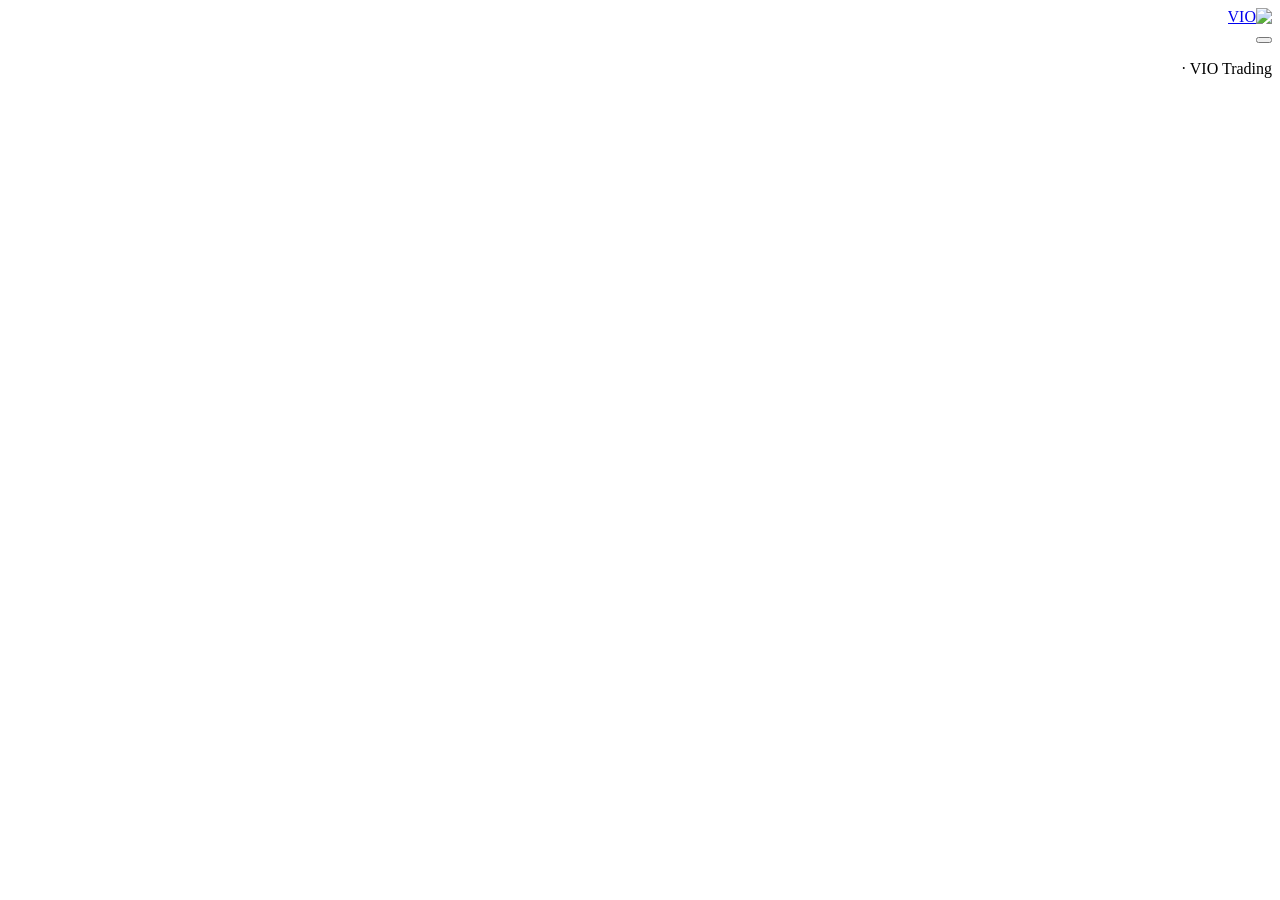
==== commit e60ecd9d: "Use the VIO logo and match the site to its copper, silver and black Co-Authored-By: Claude Opus 5.5 " ====
--- a/website/index.html
+++ b/website/index.html
@@ -9,7 +9,9 @@
 <meta property="og:description" content="Send a product photo and get a clear price. China to Egypt and the GCC.">
 <meta property="og:type" content="website">
 <meta property="og:url" content="https://viosourcing.com/">
-<link rel="icon" href="data:image/svg+xml,%3Csvg xmlns='http://www.w3.org/2000/svg' viewBox='0 0 100 100'%3E%3Crect width='100' height='100' rx='20' fill='%23161c26'/%3E%3Ctext x='50' y='70' font-size='62' font-family='Arial' font-weight='700' text-anchor='middle' fill='%23c6a052'%3EV%3C/text%3E%3C/svg%3E">
+<link rel="icon" type="image/png" sizes="48x48" href="/assets/icon-48.png">
+<link rel="apple-touch-icon" href="/assets/icon-192.png">
+<meta name="theme-color" content="#0b0c0f">
 <link rel="preconnect" href="https://fonts.googleapis.com">
 <link href="https://fonts.googleapis.com/css2?family=IBM+Plex+Sans+Arabic:wght@400;500;600;700&display=swap" rel="stylesheet">
 <link rel="stylesheet" href="/styles.css">
@@ -18,7 +20,7 @@
 <a class="skip" href="#app" data-t="skip"></a>
 <header class="top">
   <div class="wrap top-row">
-    <a class="logo" href="#/" aria-label="VIO">VIO</a>
+    <a class="logo" href="#/"><img src="/assets/vio-logo.png" alt="VIO" width="170" height="46"></a>
     <nav class="main-nav" aria-label="Main">
       <a href="#/products" data-t="navProducts"></a>
       <a href="#/stock/Egypt" data-t="navStock"></a>
